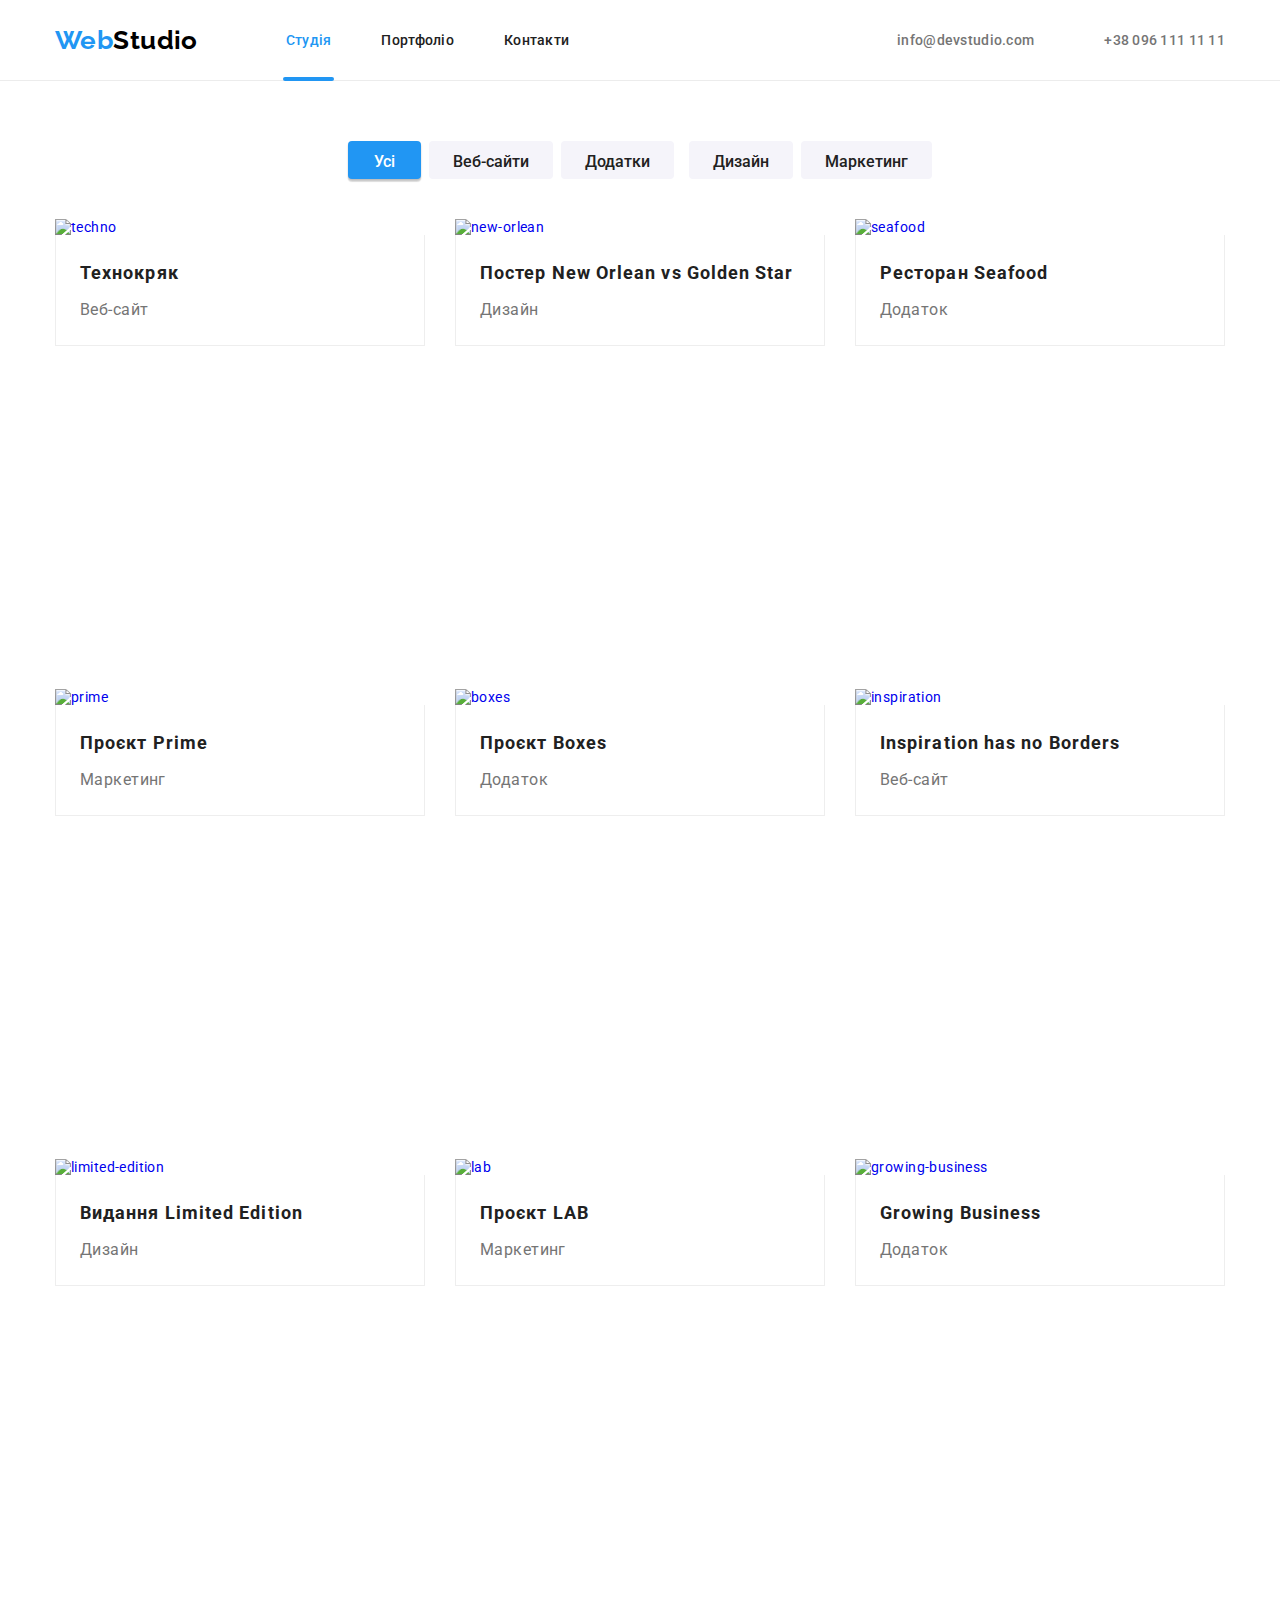
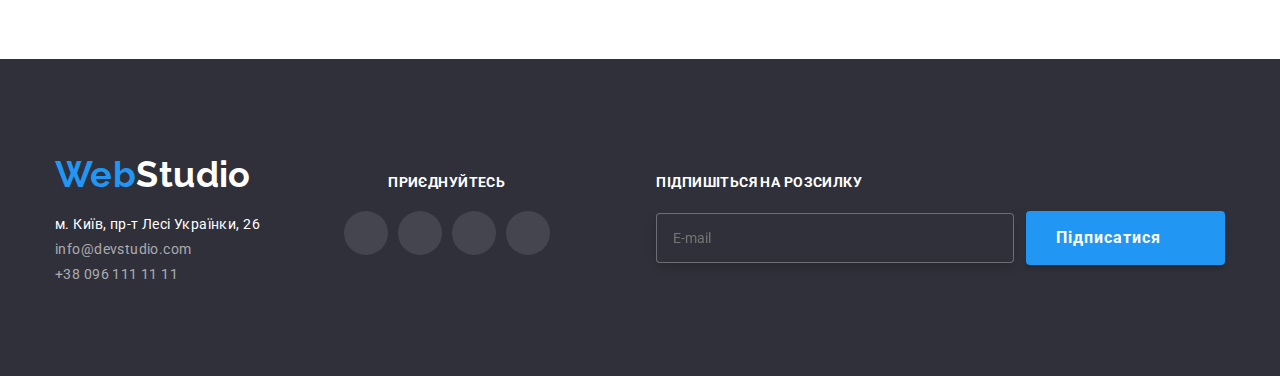
==== portfolio.html @ f1ea3534 "changed modal" ====
<!DOCTYPE html>
<html lang="uk">

<head>
    <meta charset="UTF-8">
    <meta http-equiv="X-UA-Compatible" content="IE=edge">
    <meta name="viewport" content="width=device-width, initial-scale=1.0">
    <title>homework_8</title>
    <link rel="preconnect" href="https://fonts.googleapis.com">
    <link rel="preconnect" href="https://fonts.gstatic.com" crossorigin>
    <link href="https://fonts.googleapis.com/css2?family=Raleway:wght@700&family=Roboto:wght@400;500;700&display=swap"
        rel="stylesheet">
    <link rel="stylesheet"
        href="https://cdnjs.cloudflare.com/ajax/libs/modern-normalize/1.1.0/modern-normalize.min.css">
    <link rel="stylesheet" href="./css/main.min.css">
</head>

<body>
    <!-- Шапка -->
    <header class="header">
        <div class="container container-header">
            <nav class="container-nav">
                <a href="./index.html" class="header-logo">
                    <span class="web">Web</span>Studio
                </a>
                <!-- Модалка телефон -->
                <button class="menu-toggle link js-open-menu" type="button" aria-label="Перемикач мобільного меню"
                    aria-expanded="false">
                    <svg width="40px" height="40px">
                        <use class="icon-menu" href="./images/icons.svg#icon-menu"></use>
                    </svg>
                </button>
                <div class="menu-container js-menu-container">
                    <button class="menu-toggle link js-close-menu" type="button">
                        <svg width="40px" height="40px">
                            <use class="icon-cross" href="./images/icons.svg#icon-cross"></use>
                        </svg>
                    </button>
                    <ul class="mobile-menu">
                        <li class="list"> <a href="./index.html" class="link ">Студія</a> </li>
                        <li class="list"> <a href="./portfolio.html" class="link current">Портфоліо</a> </li>
                        <li class="list"> <a href="#" class="link">Контакти</a> </li>
                    </ul>
                    <div>
                        <ul class="mobile-contacts">
                            <li class="list"><a href="tel:+380961111111" class="tel"> +38 096 111 11 11 </a></li>
                            <li class="list"><a href="mailto:info@devstudio.com" class="mail">info@devstudio.com</a>
                            </li>
                        </ul>
                        <ul class="mobile-social">
                            <li class="list">
                                <a href="#" class="link" target="_blank"
                                    rel="noopener nofollow noreferrer">Instagram</a>
                            </li>
                            <li class="list">
                                <a href="#" class="link" target="_blank" rel="noopener nofollow noreferrer">Twitter</a>
                            </li>
                            <li class="list">
                                <a href="#" class="link" target="_blank" rel="noopener nofollow noreferrer">Facebook</a>
                            </li>
                            <li class="list">
                                <a href="#" class="link" target="_blank" rel="noopener nofollow noreferrer">LinkedIn</a>
                            </li>
                        </ul>
                    </div>
                </div>
                <ul class="site-nav">
                    <li class="list"> <a href="./index.html" class="link current">Студія</a> </li>
                    <li class="list"> <a href="./portfolio.html" class="link">Портфоліо</a> </li>
                    <li class="list"> <a href="#" class="link">Контакти</a> </li>
                </ul>
            </nav>
            <ul class="auth-nav">
                <li class="list">
                    <a href="mailto:info@devstudio.com" class="auth-nav mail">
                        <svg class="icons" viewBox="0 0 43 32" width="16px">
                            <use href="./images/icons.svg#icon-mail"></use>
                        </svg>
                        info@devstudio.com</a>
                </li>
                <li class="list">
                    <a href="tel:+380961111111" class="auth-nav tel">
                        <svg class="icons" viewBox="0 0 20 32" width="10px">
                            <use href="./images/icons.svg#icon-tel"></use>
                        </svg>+38 096 111 11 11</a>
                </li>
            </ul>
        </div>

    </header>

    <main>
        <!-- Buttons -->
        <section class="portfolio-section">
            <div class="container">
                <h1 class="visually-hidden">Кнопки</h1>
                <div class="filter-btn">
                    <ul class="button-list">
                        <li class="list"><button type="button" class=" btn current">Усі</button></li>
                        <li class="list"><button type="button" class=" btn">Веб-сайти</button></li>
                        <li class="list"><button type="button" class=" btn">Додатки</button></li>
                    </ul>
                    <ul class="button-list">
                        <li class="list"><button type="button" class=" btn">Дизайн</button></li>
                        <li class="list"><button type="button" class=" btn">Маркетинг</button></li>
                    </ul>
                </div>
                <!-- Works  -->
                <ul class="works-list">
                    <li class="list">
                        <a href="#" class="works-link">
                            <div class="works-description">
                                <picture>
                                    <source srcset="
                                ./images/portfolio/desctop-img/techno-1x.jpg 1x,
                                ./images/portfolio/desctop-img/techno-2x.jpg 2x
                                " media="(min-width: 1200px)">
                                    <source srcset="
                                ./images/portfolio/tablet-img/techno-1x.jpg 1x,
                                ./images/portfolio/tablet-img/techno-2x.jpg 2x
                                " media="(min-width: 768px)">
                                    <source srcset="
                                ./images/portfolio/mobile-img/techno-1x.jpg 1x,
                                ./images/portfolio/mobile-img/techno-2x.jpg 2x
                                " media="(max-width: 767px)">
                                    <img src="./images/portfolio/desctop-img/techno-1x.jpg" alt="techno" width="370">
                                </picture>
                                <p class="title-decsription">
                                    Ресурс пропонує комплексні пропозиції з різним рівнем функціоналу та сервісів. Все
                                    це дозволить відвідувачу отримати
                                    вичерпні відомості про компанію чи приватну особу.
                                </p>
                            </div>
                            <div class="container-works">
                                <h3 class="title">Технокряк</h3>
                                <p class="text">Веб-сайт</p>
                            </div>
                        </a>
                    </li>
                    <li class="list">
                        <a href="#" class="works-link">
                            <div class="works-description">
                                <picture>
                                    <source srcset="
                                ./images/portfolio/desctop-img/new-orlean-1x.jpg 1x,
                                ./images/portfolio/desctop-img/new-orlean-2x.jpg 2x
                                " media="(min-width: 1200px)">
                                    <source srcset="
                                ./images/portfolio/tablet-img/new-orlean-1x.jpg 1x,
                                ./images/portfolio/tablet-img/new-orlean-2x.jpg 2x
                                " media="(min-width: 768px)">
                                    <source srcset="
                                ./images/portfolio/mobile-img/new-orlean-1x.jpg 1x,
                                ./images/portfolio/mobile-img/new-orlean-2x.jpg 2x
                                " media="(max-width: 767px)">
                                    <img src="./images/portfolio/desctop-img/new-orlean-1x.jpg" alt="new-orlean"
                                        width="370">
                                </picture>
                                <p class="title-decsription">
                                    Ресурс пропонує комплексні пропозиції з різним рівнем функціоналу та сервісів. Все
                                    це дозволить відвідувачу отримати
                                    вичерпні відомості про компанію чи приватну особу.
                                </p>
                            </div>
                            <div class="container-works">
                                <h3 class="title">Постер New Orlean vs Golden Star</h3>
                                <p class="text">Дизайн</p>
                            </div>
                        </a>
                    </li>
                    <li class="list">
                        <a href="#" class="works-link">
                            <div class="works-description">
                                <picture>
                                    <source srcset="
                                ./images/portfolio/desctop-img/seafood-1x.jpg 1x,
                                ./images/portfolio/desctop-img/seafood-2x.jpg 2x
                                " media="(min-width: 1200px)">
                                    <source srcset="
                                ./images/portfolio/tablet-img/seafood-1x.jpg 1x,
                                ./images/portfolio/tablet-img/seafood-2x.jpg 2x
                                " media="(min-width: 768px)">
                                    <source srcset="
                                ./images/portfolio/mobile-img/seafood-1x.jpg 1x,
                                ./images/portfolio/mobile-img/seafood-2x.jpg 2x
                                " media="(max-width: 767px)">
                                    <img src="./images/portfolio/desctop-img/seafood-1x.jpg" alt="seafood" width="370">
                                </picture>
                                <p class="title-decsription">
                                    Ресурс пропонує комплексні пропозиції з різним рівнем функціоналу та сервісів. Все
                                    це дозволить відвідувачу отримати
                                    вичерпні відомості про компанію чи приватну особу.
                                </p>
                            </div>
                            <div class="container-works">
                                <h3 class="title">Ресторан Seafood</h3>
                                <p class="text">Додаток</p>
                            </div>
                        </a>
                    </li>
                    <li class="list">
                        <a href="#" class="works-link">
                            <div class="works-description">
                                <picture>
                                    <source srcset="
                                ./images/portfolio/desctop-img/prime-1x.jpg 1x,
                                ./images/portfolio/desctop-img/prime-2x.jpg 2x
                                " media="(min-width: 1200px)">
                                    <source srcset="
                                ./images/portfolio/tablet-img/prime-1x.jpg 1x,
                                ./images/portfolio/tablet-img/prime-2x.jpg 2x
                                " media="(min-width: 768px)">
                                    <source srcset="
                                ./images/portfolio/mobile-img/prime-1x.jpg 1x,
                                ./images/portfolio/mobile-img/prime-2x.jpg 2x
                                " media="(max-width: 767px)">
                                    <img src="./images/portfolio/desctop-img/prime-1x.jpg" alt="prime" width="370">
                                </picture>
                                <p class="title-decsription">
                                    Ресурс пропонує комплексні пропозиції з різним рівнем функціоналу та сервісів. Все
                                    це дозволить відвідувачу отримати
                                    вичерпні відомості про компанію чи приватну особу.
                                </p>
                            </div>
                            <div class="container-works">
                                <h3 class="title">Проєкт Prime</h3>
                                <p class="text">Маркетинг</p>
                            </div>
                        </a>
                    </li>
                    <li class="list">
                        <a href="#" class="works-link">
                            <div class="works-description">
                                <picture>
                                    <source srcset="
                                        ./images/portfolio/desctop-img/boxes-1x.jpg 1x,
                                        ./images/portfolio/desctop-img/boxes-2x.jpg 2x
                                        " media="(min-width: 1200px)">
                                    <source srcset="
                                        ./images/portfolio/tablet-img/boxes-1x.jpg 1x,
                                        ./images/portfolio/tablet-img/boxes-2x.jpg 2x
                                        " media="(min-width: 768px)">
                                    <source srcset="
                                        ./images/portfolio/mobile-img/boxes-1x.jpg 1x,
                                        ./images/portfolio/mobile-img/boxes-2x.jpg 2x
                                        " media="(max-width: 767px)">
                                    <img src="./images/portfolio/desctop-img/boxes-1x.jpg" alt="boxes" width="370">
                                </picture>
                                <p class="title-decsription">
                                    Ресурс пропонує комплексні пропозиції з різним рівнем функціоналу та сервісів. Все
                                    це дозволить відвідувачу отримати
                                    вичерпні відомості про компанію чи приватну особу.
                                </p>
                            </div>
                            <div class="container-works">
                                <h3 class="title">Проєкт Boxes</h3>
                                <p class="text">Додаток</p>
                            </div>
                        </a>
                    </li>
                    <li class="list">
                        <a href="#" class="works-link">
                            <div class="works-description">
                                <picture>
                                    <source srcset="
                                ./images/portfolio/desctop-img/inspiration-1x.jpg 1x,
                                ./images/portfolio/desctop-img/inspiration-2x.jpg 2x
                                " media="(min-width: 1200px)">
                                    <source srcset="
                                ./images/portfolio/tablet-img/inspiration-1x.jpg 1x,
                                ./images/portfolio/tablet-img/inspiration-2x.jpg 2x
                                " media="(min-width: 768px)">
                                    <source srcset="
                                ./images/portfolio/mobile-img/inspiration-1x.jpg 1x,
                                ./images/portfolio/mobile-img/inspiration-2x.jpg 2x
                                " media="(max-width: 767px)">
                                    <img src="./images/portfolio/desctop-img/inspiration-1x.jpg" alt="inspiration"
                                        width="370">
                                </picture>
                                <p class="title-decsription">
                                    Ресурс пропонує комплексні пропозиції з різним рівнем функціоналу та сервісів. Все
                                    це дозволить відвідувачу отримати
                                    вичерпні відомості про компанію чи приватну особу.
                                </p>
                            </div>
                            <div class="container-works">
                                <h3 class="title">Inspiration has no Borders</h3>
                                <p class="text">Веб-сайт</p>
                            </div>
                        </a>
                    </li>
                    <li class="list">
                        <a href="#" class="works-link">
                            <div class="works-description">
                                <picture>
                                    <source srcset="
                            ./images/portfolio/desctop-img/limited-edition-1x.jpg 1x,
                            ./images/portfolio/desctop-img/limited-edition-2x.jpg 2x
                            " media="(min-width: 1200px)">
                                    <source srcset="
                            ./images/portfolio/tablet-img/limited-edition-1x.jpg 1x,
                            ./images/portfolio/tablet-img/limited-edition-2x.jpg 2x
                            " media="(min-width: 768px)">
                                    <source srcset="
                            ./images/portfolio/mobile-img/limited-edition-1x.jpg 1x,
                            ./images/portfolio/mobile-img/limited-edition-2x.jpg 2x
                            " media="(max-width: 767px)">
                                    <img src="./images/portfolio/desctop-img/limited-edition-1x.jpg"
                                        alt="limited-edition" width="370">
                                </picture>
                                <p class="title-decsription">
                                    Ресурс пропонує комплексні пропозиції з різним рівнем функціоналу та сервісів. Все
                                    це дозволить відвідувачу отримати
                                    вичерпні відомості про компанію чи приватну особу.
                                </p>
                            </div>
                            <div class="container-works">
                                <h3 class="title">Видання Limited Edition</h3>
                                <p class="text">Дизайн</p>
                            </div>
                        </a>
                    </li>
                    <li class="list">
                        <a href="#" class="works-link">
                            <div class="works-description">
                                <picture>
                                    <source srcset="
                            ./images/portfolio/desctop-img/lab-1x.jpg 1x,
                            ./images/portfolio/desctop-img/lab-2x.jpg 2x
                            " media="(min-width: 1200px)">
                                    <source srcset="
                            ./images/portfolio/tablet-img/lab-1x.jpg 1x,
                            ./images/portfolio/tablet-img/lab-2x.jpg 2x
                            " media="(min-width: 768px)">
                                    <source srcset="
                            ./images/portfolio/mobile-img/lab-1x.jpg 1x,
                            ./images/portfolio/mobile-img/lab-2x.jpg 2x
                            " media="(max-width: 767px)">
                                    <img src="./images/portfolio/desctop-img/lab-1x.jpg" alt="lab" width="370">
                                </picture>
                                <p class="title-decsription">
                                    Ресурс пропонує комплексні пропозиції з різним рівнем функціоналу та сервісів. Все
                                    це дозволить відвідувачу отримати
                                    вичерпні відомості про компанію чи приватну особу.
                                </p>
                            </div>
                            <div class="container-works">
                                <h3 class="title">Проєкт LAB</h3>
                                <p class="text">Маркетинг</p>
                            </div>
                        </a>
                    </li>
                    <li class="list">
                        <a href="#" class="works-link">
                            <div class="works-description">
                                <picture>
                                    <source srcset="
                                ./images/portfolio/desctop-img/growing-business-1x.jpg 1x,
                                ./images/portfolio/desctop-img/growing-business-2x.jpg 2x
                                " media="(min-width: 1200px)">
                                    <source srcset="
                                ./images/portfolio/tablet-img/growing-business-1x.jpg 1x,
                                ./images/portfolio/tablet-img/growing-business-2x.jpg 2x
                                " media="(min-width: 768px)">
                                    <source srcset="
                                ./images/portfolio/mobile-img/growing-business-1x.jpg 1x,
                                ./images/portfolio/mobile-img/growing-business-2x.jpg 2x
                                " media="(max-width: 767px)">
                                    <img src="./images/portfolio/desctop-img/growing-business-1x.jpg"
                                        alt="growing-business" width="370">
                                </picture>
                                <p class="title-decsription">
                                    Ресурс пропонує комплексні пропозиції з різним рівнем функціоналу та сервісів. Все
                                    це дозволить відвідувачу отримати
                                    вичерпні відомості про компанію чи приватну особу.
                                </p>
                            </div>
                            <div class="container-works">
                                <h3 class="title">Growing Business</h3>
                                <p class="text">Додаток</p>
                            </div>
                        </a>
                    </li>
                </ul>
            </div>
        </section>

    </main>
    <!-- Footer -->
    <footer class="footer">
        <div class=" container container-footer">
            <div class="footer-information">
                <a href="./index.html" class="footer-logo">
                    <span class="web">Web</span>Studio
                </a>
                <address class="adress">
                    <ul class="adress-list">
                        <li class="list">
                            <a href="https://goo.gl/maps/2U97hAVYC5ksaToUA" class="street" target="_blank"
                                rel="noopener nofollow noreferrer">м. Київ, пр-т Лесі Українки, 26</a>
                        </li>
                        <li class="list"> <a class="mail" href="mailto:info@devstudio.com">info@devstudio.com</a> </li>
                        <li class="list"> <a class="tel" href="tel:+380961111111">+38 096 111 11 11</a> </li>
                    </ul>
                </address>
            </div>
            <div class="footer-icons">
                <strong class="title">приєднуйтесь</strong>
                <ul class="footer-social">
                    <li class="social-links">
                        <a class="items-links" href="#">
                            <svg class="icons" viewBox="0 0 32 32" width="20px">
                                <use href="./images/icons.svg#icon-instagram"></use>
                            </svg>
                        </a>
                    </li>
                    <li class="social-links">
                        <a class="items-links" href="#">
                            <svg class="icons" viewBox="0 0 32 32" width="20px">
                                <use href="./images/icons.svg#icon-twitter"></use>
                            </svg>
                        </a>
                    </li>
                    <li class="social-links">
                        <a class="items-links" href="#">
                            <svg class="icons" viewBox="0 0 32 32" width="20px">
                                <use href="./images/icons.svg#icon-facebook"></use>
                            </svg>
                        </a>
                    </li>
                    <li class="social-links">
                        <a class="items-links" href="#">
                            <svg class="icons" viewBox="0 0 32 32" width="20px">
                                <use href="./images/icons.svg#icon-linkedin"></use>
                            </svg>
                        </a>
                    </li>
                </ul>
            </div>
            <div class="footer-mailing">
                <label for="email" class="title">Підпишіться на розсилку</label>
                <div class="footer-subscribe">
                    <input type="email" name="mail" id="email" placeholder="E-mail">
                    <button type="submit" class="subscribe-btn">
                        Підписатися
                        <svg viewBox="0 0 32 32" width="24px" height="24px">
                            <use href="./images/icons.svg#icon-telegram"></use>
                        </svg>
                    </button>
                </div>
            </div>
        </div>
    </footer>
    <script src="./js/modal.js"></script>
</body>

</html>
---- css/main.min.css ----
:root{--primary-text-color: #212121;--secondary-text-color: #757575;--accent-color: #2196F3;--secondary-accent-color: #188CE8;--primary-white-color: #FFFFFF;--secondary-white-color: #F5F4FA;--third-white-color: #F5F5F5;--black-color: #000000;--secondary-bg-color: #2F303A;--transparent-color: rgb(255, 255, 255, 0.6);--transparent-color-footer-icons: rgba(255, 255, 255, 0.1);--fill-color-items: #AFB1B8;--bg-color-hero: #C4C4C4;--bg-color-desription-portfolio: rgba(33, 150, 243, 0.9);--bg-modal-window: rgba(0, 0, 0, 0.2)}body{font-family:"Roboto",sans-serif;color:var(--primary-text-color);background-color:var(--primary-white-color);font-size:14px;letter-spacing:.03em}h1,h2,h3,h4,h5,h6,ul,p{margin:0;padding:0}ul{list-style:none}img{min-width:100%;display:block}.container{margin-left:auto;margin-right:auto;padding-left:15px;padding-right:15px}@media screen and (min-width: 480px){.container{width:480px}}@media screen and (min-width: 768px){.container{width:768px}}@media screen and (min-width: 1200px){.container{width:1200px}}.visually-hidden{position:absolute;white-space:nowrap;width:1px;height:1px;overflow:hidden;border:0;padding:0;clip:rect(0 0 0 0);-webkit-clip-path:inset(50%);clip-path:inset(50%);margin:-1px}.header{border-bottom:1px solid #ececec}.container-header{display:-webkit-box;display:-ms-flexbox;display:flex;-webkit-box-align:center;-ms-flex-align:center;align-items:center}.container-header .container-nav{display:-webkit-box;display:-ms-flexbox;display:flex;-webkit-box-align:center;-ms-flex-align:center;align-items:center}@media screen and (min-width: 480px){.container-header .container-nav{display:-webkit-box;display:-ms-flexbox;display:flex;-webkit-box-align:center;-ms-flex-align:center;align-items:center}}@media screen and (min-width: 480px){.container-header .container-nav{width:480px;-webkit-box-pack:justify;-ms-flex-pack:justify;justify-content:space-between}}.header-logo{font-family:"Raleway",sans-serif;font-size:24px;line-height:1.17;font-weight:700;text-decoration:none;color:var(--black-color);margin-top:16px;margin-bottom:16px}@media screen and (min-width: 1200px){.header-logo{font-size:26px;line-height:1.19;margin-top:24px;margin-bottom:24px}}.web{color:var(--accent-color)}.site-nav{display:none}@media screen and (min-width: 768px){.site-nav{margin-left:88px;display:-webkit-box;display:-ms-flexbox;display:flex}}.site-nav .list:not(:last-child){margin-right:50px}.site-nav .current:hover,.site-nav .current:focus{color:var(--accent-color)}.site-nav .link{padding-top:32px;padding-bottom:32px;display:block;font-family:"Roboto",sans-serif;color:var(--primary-text-color);text-decoration:none;font-weight:500;line-height:1.15;letter-spacing:.02em;-webkit-transition:color 250ms cubic-bezier(0.4, 0, 0.2, 1);transition:color 250ms cubic-bezier(0.4, 0, 0.2, 1)}.site-nav .current{position:relative;color:var(--accent-color)}.site-nav .current::after{content:"";position:absolute;bottom:-1px;display:block;width:calc(100% + 6px);left:-3px;height:4px;background-color:var(--accent-color);border-radius:2px}.site-nav .link:hover,.site-nav .link:focus{color:var(--accent-color)}.auth-nav{display:none;margin-left:auto;font-weight:500;line-height:1.15;letter-spacing:.02em;color:var(--secondary-text-color);text-decoration:none;-webkit-transition:color 250ms cubic-bezier(0.4, 0, 0.2, 1);transition:color 250ms cubic-bezier(0.4, 0, 0.2, 1)}@media screen and (min-width: 768px){.auth-nav{display:-webkit-box;display:-ms-flexbox;display:flex;-webkit-box-orient:vertical;-webkit-box-direction:normal;-ms-flex-direction:column;flex-direction:column;margin-left:auto}}@media screen and (min-width: 1200px){.auth-nav{display:-webkit-box;display:-ms-flexbox;display:flex;-webkit-box-orient:horizontal;-webkit-box-direction:normal;-ms-flex-direction:row;flex-direction:row;margin-left:auto}}.auth-nav .icons{margin-right:10px}@media screen and (min-width: 768px){.auth-nav .list:not(:first-child){margin-left:0;margin-top:10px}}@media screen and (min-width: 1200px){.auth-nav .list:not(:first-child){margin-left:50px;margin-top:0}}.auth-nav .mail{padding-top:32px;padding-bottom:32px;display:-webkit-box;display:-ms-flexbox;display:flex}@media screen and (min-width: 768px){.auth-nav .mail{padding-top:0;padding-bottom:0;-webkit-box-orient:horizontal;-webkit-box-direction:normal;-ms-flex-direction:row;flex-direction:row}}.auth-nav .mail .icons{fill:var(--secondary-text-color);-webkit-transition:fill 250ms cubic-bezier(0.4, 0, 0.2, 1);transition:fill 250ms cubic-bezier(0.4, 0, 0.2, 1)}.auth-nav .mail:hover svg,.auth-nav .mail:focus svg{fill:var(--accent-color)}.auth-nav .mail:hover,.auth-nav .mail:focus{color:var(--accent-color)}.auth-nav .tel{padding-top:32px;padding-bottom:32px;display:-webkit-box;display:-ms-flexbox;display:flex}@media screen and (min-width: 768px){.auth-nav .tel{padding-top:0;padding-bottom:0;-webkit-box-orient:horizontal;-webkit-box-direction:normal;-ms-flex-direction:row;flex-direction:row}}.auth-nav .tel .icons{fill:var(--secondary-text-color);-webkit-transition:fill 250ms cubic-bezier(0.4, 0, 0.2, 1);transition:fill 250ms cubic-bezier(0.4, 0, 0.2, 1)}.auth-nav .tel:hover svg,.auth-nav .tel:focus svg{fill:var(--accent-color)}.auth-nav .tel:hover,.auth-nav .tel:focus{color:var(--accent-color)}.container-footer{max-width:480px}@media screen and (min-width: 768px){.container-footer{max-width:768px;display:-webkit-box;display:-ms-flexbox;display:flex;-ms-flex-wrap:wrap;flex-wrap:wrap;-webkit-box-align:baseline;-ms-flex-align:baseline;align-items:baseline;-webkit-box-pack:center;-ms-flex-pack:center;justify-content:center}}@media screen and (min-width: 1200px){.container-footer{max-width:1200px;-webkit-box-align:baseline;-ms-flex-align:baseline;align-items:baseline;-webkit-box-pack:justify;-ms-flex-pack:justify;justify-content:space-between}}.footer{padding-top:60px;padding-bottom:60px;background-color:var(--secondary-bg-color)}@media screen and (min-width: 1200px){.footer{padding-top:94px;padding-bottom:94px}}.footer .footer-information{text-align:center}@media screen and (min-width: 768px){.footer .footer-information{margin-bottom:60px}}@media screen and (min-width: 1200px){.footer .footer-information{margin-left:0;text-align:left;margin-bottom:0}}.footer-logo{margin-bottom:20px;display:block;font-family:"Raleway",sans-serif;font-weight:700;text-decoration:none;color:var(--primary-white-color);text-align:center;font-size:24px;line-height:1.17}@media screen and (min-width: 1200px){.footer-logo{text-align:left;font-size:36px;line-height:1.18}}.adress{font-style:inherit;text-decoration:none}.adress-list .list:not(:last-child){margin-bottom:9px}.adress-list .street{color:var(--primary-white-color);text-decoration:none;-webkit-transition:color 250ms cubic-bezier(0.4, 0, 0.2, 1);transition:color 250ms cubic-bezier(0.4, 0, 0.2, 1)}.adress-list .street:hover,.adress-list .street:focus{color:var(--accent-color)}.adress-list .mail{color:var(--transparent-color);text-decoration:none;-webkit-transition:color 250ms cubic-bezier(0.4, 0, 0.2, 1);transition:color 250ms cubic-bezier(0.4, 0, 0.2, 1)}.adress-list .mail:hover,.adress-list .mail:focus{color:var(--accent-color)}.adress-list .tel{color:var(--transparent-color);text-decoration:none;-webkit-transition:color 250ms cubic-bezier(0.4, 0, 0.2, 1);transition:color 250ms cubic-bezier(0.4, 0, 0.2, 1)}.adress-list .tel:hover,.adress-list .tel:focus{color:var(--accent-color)}.footer-icons{margin-top:60px;margin-bottom:60px;text-align:center}@media screen and (min-width: 768px){.footer-icons{margin-top:0;margin-bottom:0;margin-left:165px}}@media screen and (min-width: 1200px){.footer-icons{margin-top:0;margin-bottom:0;margin-left:70px}}.footer-icons .title{font-weight:700;font-size:14px;line-height:1.14;text-transform:uppercase;color:var(--primary-white-color)}.footer-social{display:-webkit-box;display:-ms-flexbox;display:flex;margin-top:20px;-webkit-box-pack:center;-ms-flex-pack:center;justify-content:center;gap:10px}.footer-social .icons{fill:var(--primary-white-color)}.footer-social .items-links{width:44px;height:44px;display:-webkit-box;display:-ms-flexbox;display:flex;-webkit-box-align:center;-ms-flex-align:center;align-items:center;-webkit-box-pack:center;-ms-flex-pack:center;justify-content:center;border-radius:50%}.footer-social .items-links,.footer-social .items-links{background-color:var(--transparent-color-footer-icons);-webkit-transition:background-color 250ms cubic-bezier(0.4, 0, 0.2, 1);transition:background-color 250ms cubic-bezier(0.4, 0, 0.2, 1)}.footer-social .items-links:hover,.footer-social .items-links:focus{background-color:var(--accent-color)}.footer-mailing{text-align:center}@media screen and (min-width: 1200px){.footer-mailing{text-align:left;margin-left:93px}}.footer-mailing .title{font-weight:700;font-size:14px;line-height:1.14;letter-spacing:.03em;text-transform:uppercase;color:var(--primary-white-color)}.footer-subscribe{margin-top:20px;display:-webkit-box;display:-ms-flexbox;display:flex;-webkit-box-align:center;-ms-flex-align:center;align-items:center;-webkit-box-orient:vertical;-webkit-box-direction:normal;-ms-flex-direction:column;flex-direction:column}@media screen and (min-width: 1200px){.footer-subscribe{-webkit-box-orient:horizontal;-webkit-box-direction:normal;-ms-flex-direction:row;flex-direction:row}}.footer-subscribe input{height:50px;width:210px;padding:15px 16px;outline:none;margin-bottom:20px;color:var(--primary-white-color);background-color:var(--secondary-bg-color);border:1px solid rgba(255,255,255,.3);border-radius:4px;-webkit-filter:drop-shadow(0px 4px 4px rgba(0, 0, 0, 0.15));filter:drop-shadow(0px 4px 4px rgba(0, 0, 0, 0.15))}@media screen and (min-width: 480px){.footer-subscribe input{width:450px}}@media screen and (min-width: 1200px){.footer-subscribe input{width:358px;margin-bottom:0}}.subscribe-btn{display:-webkit-box;display:-ms-flexbox;display:flex;-webkit-box-align:center;-ms-flex-align:center;align-items:center;font-family:inherit;background-color:var(--accent-color);color:var(--primary-white-color);font-weight:700;font-size:16px;line-height:1.88;letter-spacing:.06em;padding:10px 31px;cursor:pointer;border-color:rgba(0,0,0,0);-webkit-box-shadow:0px 4px 4px rgba(0,0,0,.15);box-shadow:0px 4px 4px rgba(0,0,0,.15);border-radius:4px;-webkit-transition:color 250ms cubic-bezier(0.4, 0, 0.2, 1),background-color 250ms cubic-bezier(0.4, 0, 0.2, 1);transition:color 250ms cubic-bezier(0.4, 0, 0.2, 1),background-color 250ms cubic-bezier(0.4, 0, 0.2, 1)}@media screen and (min-width: 1200px){.subscribe-btn{padding:10px 28px;margin-left:12px}}.subscribe-btn:hover,.subscribe-btn:focus{background-color:var(--secondary-accent-color);color:var(--third-white-color)}.subscribe-btn svg{margin-left:10px}.backdrop{position:fixed;top:0;left:0;width:100%;height:100%;background-color:var(--bg-modal-window);-webkit-transform:scale(1);transform:scale(1);-webkit-transition-duration:500ms;transition-duration:500ms}.backdrop.is-hidden{opacity:0;pointer-events:none}.backdrop .icons{display:block;fill:var(--black-color);width:11px;height:11px;-webkit-transition:fill 250ms cubic-bezier(0.4, 0, 0.2, 1);transition:fill 250ms cubic-bezier(0.4, 0, 0.2, 1)}.modal{position:absolute;top:50%;left:50%;padding:40px;-webkit-transform:translate(-50%, -50%);transform:translate(-50%, -50%);width:450px;background-color:var(--primary-white-color);-webkit-box-shadow:0px 1px 3px rgba(0,0,0,.12),0px 1px 1px rgba(0,0,0,.14),0px 2px 1px rgba(0,0,0,.2);box-shadow:0px 1px 3px rgba(0,0,0,.12),0px 1px 1px rgba(0,0,0,.14),0px 2px 1px rgba(0,0,0,.2);border-radius:4px}@media screen and (min-width: 1200px){.modal{width:528px}}.modal .title{font-weight:700;font-size:20px;line-height:1.5;text-align:center;margin-bottom:12px}@media screen and (min-width: 1200px){.modal{line-height:1.15}}.button-close{position:absolute;top:8px;right:8px;cursor:pointer;border-radius:50%;padding:6px;background-color:var(--primary-white-color);border:1px solid rgba(0,0,0,.1);-webkit-transition:background-color 250ms cubic-bezier(0.4, 0, 0.2, 1);transition:background-color 250ms cubic-bezier(0.4, 0, 0.2, 1)}.button-close:hover svg,.button-close:focus svg{fill:var(--accent-color)}.no-scroll{overflow:hidden}.form-field{display:-webkit-box;display:-ms-flexbox;display:flex;-webkit-box-orient:vertical;-webkit-box-direction:normal;-ms-flex-direction:column;flex-direction:column;margin-bottom:10px}.form-field label{font-size:12px;line-height:1.17;margin-bottom:4px;letter-spacing:.01em;color:var(--secondary-text-color)}.form-field input{border:1px solid rgba(33,33,33,.2);border-radius:4px;width:100%;padding:12px 12px 12px 42px;outline:none;-webkit-transition:border 250ms cubic-bezier(0.4, 0, 0.2, 1);transition:border 250ms cubic-bezier(0.4, 0, 0.2, 1)}.form-field input:hover,.form-field input:focus{border:1px solid var(--accent-color);cursor:pointer}.form-field input:hover+svg,.form-field input:focus+svg{fill:var(--accent-color)}.form-input{position:relative}.form-input svg{position:absolute;top:50%;left:15px;-webkit-transform:translateY(-50%);transform:translateY(-50%)}.form-area{resize:none;outline:none;height:120px;padding:12px 16px;border:1px solid rgba(33,33,33,.2);border-radius:4px;cursor:pointer;-webkit-transition:border 250ms cubic-bezier(0.4, 0, 0.2, 1);transition:border 250ms cubic-bezier(0.4, 0, 0.2, 1)}.form-area:hover,.form-area:focus{border:1px solid var(--accent-color)}.accept{margin-top:20px;margin-bottom:30px}.label-accept{display:-webkit-box;display:-ms-flexbox;display:flex;-webkit-box-align:center;-ms-flex-align:center;align-items:center;-webkit-box-pack:center;-ms-flex-pack:center;justify-content:center}.label-accept a{font-size:12px;line-height:1.66;color:#2196f3}@media screen and (min-width: 1200px){.label-accept a{font-size:14px;line-height:2}}.checkbox{-webkit-appearance:none;-moz-appearance:none;appearance:none;position:absolute}.checkbox:checked+.icon{border-color:var(--accent-color);background-color:var(--accent-color);background-image:url("../images/check.svg");background-size:contain;background-origin:border-box}.icon{display:inline-block;width:16px;height:15px;margin-right:7px;border:2px solid var(--primary-text-color);border-radius:2px}.mailing{font-size:12px;line-height:1.66;color:#757575}@media screen and (min-width: 1200px){.mailing{font-size:14px;line-height:2}}.send-btn{position:relative;left:50%;-webkit-transform:translateX(-50%);transform:translateX(-50%);border-color:rgba(0,0,0,0);-webkit-box-shadow:0px 4px 4px rgba(0,0,0,.15);box-shadow:0px 4px 4px rgba(0,0,0,.15);border-radius:4px;padding:8px 52px;color:var(--primary-white-color);font-family:inherit;background-color:var(--accent-color);font-weight:700;font-size:16px;line-height:1.88;letter-spacing:.06em;cursor:pointer;-webkit-transition:color 250ms cubic-bezier(0.4, 0, 0.2, 1),background-color 250ms cubic-bezier(0.4, 0, 0.2, 1);transition:color 250ms cubic-bezier(0.4, 0, 0.2, 1),background-color 250ms cubic-bezier(0.4, 0, 0.2, 1)}.send-btn:hover,.send-btn:focus{background-color:var(--secondary-accent-color);color:var(--third-white-color)}.section-hero{display:block;-webkit-box-pack:center;-ms-flex-pack:center;justify-content:center;text-align:center;margin-left:auto;margin-right:auto;padding-top:118px;padding-bottom:118px;max-height:400px;max-width:480px;background-repeat:no-repeat;background-size:cover;background-position:center;-webkit-box-flex:1;-ms-flex-positive:1;flex-grow:1;background-color:var(--bg-color-hero);background-image:-webkit-gradient(linear, left top, left bottom, from(rgba(47, 48, 58, 0.4)), to(rgba(47, 48, 58, 0.4))),url(../images/studio/mobile-img/bg-img-1x.jpg);background-image:linear-gradient(rgba(47, 48, 58, 0.4), rgba(47, 48, 58, 0.4)),url(../images/studio/mobile-img/bg-img-1x.jpg)}@media(min-device-pixel-ratio: 2),(-webkit-min-device-pixel-ratio: 2),(min-resolution: 192dpi),(min-resolution: 2dppx){.section-hero{background-image:-webkit-gradient(linear, left top, left bottom, from(rgba(47, 48, 58, 0.4)), to(rgba(47, 48, 58, 0.4))),url(../images/studio/mobile-img/bg-img-2x.jpg);background-image:linear-gradient(rgba(47, 48, 58, 0.4), rgba(47, 48, 58, 0.4)),url(../images/studio/mobile-img/bg-img-2x.jpg)}}@media screen and (min-width: 481px){.section-hero{max-width:768px;background-image:-webkit-gradient(linear, left top, left bottom, from(rgba(47, 48, 58, 0.4)), to(rgba(47, 48, 58, 0.4))),url(../images/studio/tablet-img/bg-img-1x.jpg);background-image:linear-gradient(rgba(47, 48, 58, 0.4), rgba(47, 48, 58, 0.4)),url(../images/studio/tablet-img/bg-img-1x.jpg)}}@media(min-device-pixel-ratio: 2),(-webkit-min-device-pixel-ratio: 2),(min-resolution: 192dpi),(min-resolution: 2dppx){.section-hero{background-image:-webkit-gradient(linear, left top, left bottom, from(rgba(47, 48, 58, 0.4)), to(rgba(47, 48, 58, 0.4))),url(../images/studio/tablet-img/bg-img-2x.jpg);background-image:linear-gradient(rgba(47, 48, 58, 0.4), rgba(47, 48, 58, 0.4)),url(../images/studio/tablet-img/bg-img-2x.jpg)}}@media screen and (min-width: 769px){.section-hero{max-width:1199px;background-image:-webkit-gradient(linear, left top, left bottom, from(rgba(47, 48, 58, 0.4)), to(rgba(47, 48, 58, 0.4))),url(../images/studio/desctop-img/bg-img-1x.jpg);background-image:linear-gradient(rgba(47, 48, 58, 0.4), rgba(47, 48, 58, 0.4)),url(../images/studio/desctop-img/bg-img-1x.jpg)}}@media(min-device-pixel-ratio: 2),(-webkit-min-device-pixel-ratio: 2),(min-resolution: 192dpi),(min-resolution: 2dppx){.section-hero{background-image:-webkit-gradient(linear, left top, left bottom, from(rgba(47, 48, 58, 0.4)), to(rgba(47, 48, 58, 0.4))),url(../images/studio/desctop-img/bg-img-2x.jpg);background-image:linear-gradient(rgba(47, 48, 58, 0.4), rgba(47, 48, 58, 0.4)),url(../images/studio/desctop-img/bg-img-2x.jpg)}}@media screen and (min-width: 1200px){.section-hero{padding-top:200px;padding-bottom:200px;max-width:1600px;max-height:600px}}.section-hero .hero-title{color:var(--primary-white-color);font-weight:900;letter-spacing:.06em;text-transform:uppercase;max-width:480px;margin:0 auto 30px;font-size:26px;line-height:1.62}@media screen and (min-width: 1200px){.section-hero .hero-title{max-width:700px;margin:0 auto 30px;font-size:44px;line-height:1.36}}.section-hero .hero-btn{border-color:rgba(0,0,0,0);border-radius:4px;color:var(--primary-white-color);background-color:var(--accent-color);font-weight:700;font-size:16px;line-height:1.88;letter-spacing:.06em;cursor:pointer;-webkit-transition:color 250ms cubic-bezier(0.4, 0, 0.2, 1),background-color 250ms cubic-bezier(0.4, 0, 0.2, 1);transition:color 250ms cubic-bezier(0.4, 0, 0.2, 1),background-color 250ms cubic-bezier(0.4, 0, 0.2, 1);max-width:480px;padding:10px 22px}.section-hero .hero-btn:hover,.section-hero .hero-btn:focus{background-color:var(--secondary-accent-color);color:var(--third-white-color)}.container-hero{margin-left:auto;margin-right:auto;text-align:center;max-width:480px}@media screen and (min-width: 1200px){.container-hero{max-width:700px}}.values__section{padding-top:60px;padding-bottom:60px;display:-webkit-box;display:-ms-flexbox;display:flex;-webkit-box-pack:center;-ms-flex-pack:center;justify-content:center;-ms-flex-wrap:wrap;flex-wrap:wrap;gap:30px}@media screen and (min-width: 1200px){.values__section{padding-top:94px;padding-bottom:94px}}.container-values{display:-webkit-box;display:-ms-flexbox;display:flex;-webkit-box-align:center;-ms-flex-align:center;align-items:center}.values__list{display:-webkit-box;display:-ms-flexbox;display:flex;-ms-flex-wrap:wrap;flex-wrap:wrap;gap:30px}.values__list .list{max-width:450px}@media screen and (min-width: 768px){.values__list .list{max-width:354px}}@media screen and (min-width: 1200px){.values__list .list{max-width:270px}}.values__list .values__icons{display:-webkit-box;display:-ms-flexbox;display:flex;height:120px;background-color:var(--secondary-white-color);margin-bottom:30px;border-radius:4px;-webkit-box-pack:center;-ms-flex-pack:center;justify-content:center;-webkit-box-align:center;-ms-flex-align:center;align-items:center}.values__list .values__title{margin-bottom:10px;font-weight:700;font-size:14px;line-height:1.15;text-align:center}@media screen and (min-width: 768px){.values__list .values__title{text-align:left}}.values__list .values__text{line-height:1.71;color:var(--secondary-text-color)}.work__section{padding-top:47px;padding-bottom:94px;display:none}.work__section .work__title{margin-bottom:50px;font-weight:700;font-size:36px;line-height:1.17}.container-work{text-align:center;margin:0 auto}.work__list{display:-webkit-box;display:-ms-flexbox;display:flex}.work__list .work__item{display:-webkit-box;display:-ms-flexbox;display:flex;position:relative}.work__list .work__item:not(:last-child){margin-right:30px}.work__description{position:absolute;bottom:0;width:370px;height:70px;display:-webkit-box;display:-ms-flexbox;display:flex;-webkit-box-align:center;-ms-flex-align:center;align-items:center;-webkit-box-pack:center;-ms-flex-pack:center;justify-content:center;background:rgba(47,48,58,.8)}.work__description .work__description--title{font-weight:700;font-size:14px;line-height:1.14;text-transform:uppercase;color:var(--primary-white-color)}.team__section{background-color:var(--secondary-white-color);padding-top:60px;padding-bottom:60px}@media screen and (min-width: 1200px){.team__section{padding-top:94px;padding-bottom:94px}}.team__section .team__title{font-size:28px;line-height:1.18;margin-bottom:30px;text-align:center}@media screen and (min-width: 1200px){.team__section .team__title{font-weight:700;font-size:36px;line-height:1.17;margin-bottom:50px}}@media screen and (min-width: 480px){.team__section .container-team{width:480px}}@media screen and (min-width: 768px){.team__section .container-team{width:768px}}@media screen and (min-width: 1200px){.team__section .container-team{width:1200px}}.team__list{display:-webkit-box;display:-ms-flexbox;display:flex;-ms-flex-wrap:wrap;flex-wrap:wrap;gap:30px;-webkit-box-pack:center;-ms-flex-pack:center;justify-content:center}.team__list .team__description{width:450px;text-align:center;-webkit-box-shadow:0px 1px 3px rgba(0,0,0,.12),0px 1px 1px rgba(0,0,0,.14),0px 2px 1px rgba(0,0,0,.2);box-shadow:0px 1px 3px rgba(0,0,0,.12),0px 1px 1px rgba(0,0,0,.14),0px 2px 1px rgba(0,0,0,.2);border-radius:0px 0px 4px 4px;background-color:var(--primary-white-color)}@media screen and (min-width: 768px){.team__list .team__description{width:354px}}@media screen and (min-width: 1200px){.team__list .team__description{width:270px}}.team__list .team__member{margin-bottom:10px;font-weight:500;font-size:16px;line-height:1.19}.team__list .team__position{color:var(--secondary-text-color);font-size:16px;line-height:1.19;margin-bottom:16px}.team__item{padding-top:30px;padding-bottom:24px}.social__list{display:-webkit-box;display:-ms-flexbox;display:flex;-webkit-box-pack:center;-ms-flex-pack:center;justify-content:center;gap:10px}.social__list .social__link{width:44px;height:44px;display:-webkit-box;display:-ms-flexbox;display:flex;-webkit-box-align:center;-ms-flex-align:center;align-items:center;-webkit-box-pack:center;-ms-flex-pack:center;justify-content:center;border-radius:50%;background-color:var(--primary-white-color);-webkit-transition:background-color 250ms cubic-bezier(0.4, 0, 0.2, 1);transition:background-color 250ms cubic-bezier(0.4, 0, 0.2, 1)}.social__list .social__item .icons{fill:var(--fill-color-items);display:-webkit-box;display:-ms-flexbox;display:flex;-webkit-box-align:center;-ms-flex-align:center;align-items:center;-webkit-transition:fill 250ms cubic-bezier(0.4, 0, 0.2, 1);transition:fill 250ms cubic-bezier(0.4, 0, 0.2, 1)}.social__list .social__link:hover,.social__list .social__link:focus{background-color:var(--accent-color)}.social__list .social__link:hover svg,.social__list .social__link:focus svg{fill:var(--primary-white-color)}.clients__section{padding-top:60px;padding-bottom:60px}@media screen and (min-width: 1200px){.clients__section{padding-top:94px;padding-bottom:94px}}.clients__section .clients__title{margin-bottom:30px;font-weight:700;font-size:28px;line-height:1.18;text-align:center}@media screen and (min-width: 1200px){.clients__section .clients__title{font-weight:700;font-size:36px;line-height:1.17;margin-bottom:50px}}@media screen and (min-width: 480px){.container-clietns{width:480px}}@media screen and (min-width: 768px){.container-clietns{width:768px}}@media screen and (min-width: 1200px){.container-clietns{width:1200px}}.clients__list{display:-webkit-box;display:-ms-flexbox;display:flex;-ms-flex-wrap:wrap;flex-wrap:wrap;gap:30px;-webkit-box-pack:center;-ms-flex-pack:center;justify-content:center}.clients__list .clients__link{height:92px;display:-webkit-box;display:-ms-flexbox;display:flex;border:1px solid #afb1b8;border-radius:4px;-webkit-box-pack:center;-ms-flex-pack:center;justify-content:center;-webkit-transition:border 250ms cubic-bezier(0.4, 0, 0.2, 1);transition:border 250ms cubic-bezier(0.4, 0, 0.2, 1);width:210px}@media screen and (min-width: 768px){.clients__list .clients__link{width:226px}}@media screen and (min-width: 1200px){.clients__list .clients__link{width:170px}}.clients__list .icons{fill:var(--fill-color-items);-webkit-transition:fill 250ms cubic-bezier(0.4, 0, 0.2, 1);transition:fill 250ms cubic-bezier(0.4, 0, 0.2, 1)}.clients__list .clients__link:hover svg,.clients__list .clients__link:focus svg{fill:var(--accent-color)}.clients__list .clients__link:hover,.clients__list .clients__link:focus{border-color:var(--accent-color)}.menu-toggle{display:-webkit-inline-box;display:-ms-inline-flexbox;display:inline-flex;margin:0;padding:0;border:none;background-color:rgba(0,0,0,0);cursor:pointer}@media screen and (min-width: 768px){.menu-toggle{display:none}}.menu-toggle .icon-cross:hover,.menu-toggle .icon-cross:focus{fill:url(--accent-color)}.menu-container{position:fixed;top:0;left:0;z-index:3;display:-webkit-box;display:-ms-flexbox;display:flex;-webkit-box-orient:vertical;-webkit-box-direction:normal;-ms-flex-direction:column;flex-direction:column;-webkit-box-pack:justify;-ms-flex-pack:justify;justify-content:space-between;width:100vw;height:796px;padding:48px 40px;overflow-y:scroll;background-color:var(--primary-white-color);-webkit-transform:translateX(100%);transform:translateX(100%);-webkit-transition:-webkit-transform 250ms cubic-bezier(0.4, 0, 0.2, 1);transition:-webkit-transform 250ms cubic-bezier(0.4, 0, 0.2, 1);transition:transform 250ms cubic-bezier(0.4, 0, 0.2, 1);transition:transform 250ms cubic-bezier(0.4, 0, 0.2, 1), -webkit-transform 250ms cubic-bezier(0.4, 0, 0.2, 1)}.menu-container.is-open{-webkit-transform:translateY(0);transform:translateY(0)}.menu-container .menu-toggle{position:absolute;top:10px;right:15px}.mobile-menu .list:not(:last-child){margin-bottom:32px}.mobile-menu .link{font-family:"Roboto",sans-serif;font-weight:500;font-size:48px;line-height:.99;letter-spacing:.02em;color:var(--primary-text-color);text-decoration:none}.mobile-menu .current{color:var(--accent-color)}.mobile-contacts .list:not(:last-child){margin-bottom:32px}.mobile-contacts .tel{font-family:"Roboto",sans-serif;font-weight:500;font-size:34px;line-height:1.41;letter-spacing:.02em;text-decoration:none;color:var(--accent-color)}.mobile-contacts .mail{font-family:"Roboto",sans-serif;font-weight:500;font-size:24px;line-height:1.17;letter-spacing:.02em;text-decoration:none;color:var(--secondary-text-color)}.mobile-social{display:-webkit-box;display:-ms-flexbox;display:flex;margin-top:64px;-ms-flex-wrap:wrap;flex-wrap:wrap;gap:10px}.mobile-social .link{font-family:"Roboto",sans-serif;font-size:18px;line-height:1.22;letter-spacing:.02em;text-decoration:none;color:var(--accent-color)}.mobile-social .list:not(:last-child){padding-right:10px;border-right:1px solid rgba(33,33,33,.2)}.portfolio-section{padding-top:60px;padding-bottom:60px;margin:0 auto;background-color:var(--primary-white-color)}.filter-btn{margin:0 auto;display:-webkit-box;display:-ms-flexbox;display:flex;-ms-flex-wrap:wrap;flex-wrap:wrap;gap:15px;margin-bottom:40px}@media screen and (min-width: 768px){.filter-btn{-webkit-box-pack:center;-ms-flex-pack:center;justify-content:center}}.filter-btn .button-list{display:-webkit-box;display:-ms-flexbox;display:flex;-ms-flex-wrap:wrap;flex-wrap:wrap;gap:8px}.filter-btn .btn{border-color:rgba(0,0,0,0);display:inline-block;border-radius:4px;min-width:73px;height:38px;padding:6px 22px;color:var(--primary-text-color);background-color:var(--secondary-white-color);font-family:"Roboto",sans-serif;font-weight:500;font-size:16px;line-height:1.63;cursor:pointer;-webkit-transition:color 250ms cubic-bezier(0.4, 0, 0.2, 1),background-color 250ms cubic-bezier(0.4, 0, 0.2, 1),-webkit-box-shadow 250ms cubic-bezier(0.4, 0, 0.2, 1);transition:color 250ms cubic-bezier(0.4, 0, 0.2, 1),background-color 250ms cubic-bezier(0.4, 0, 0.2, 1),-webkit-box-shadow 250ms cubic-bezier(0.4, 0, 0.2, 1);transition:color 250ms cubic-bezier(0.4, 0, 0.2, 1),background-color 250ms cubic-bezier(0.4, 0, 0.2, 1),box-shadow 250ms cubic-bezier(0.4, 0, 0.2, 1);transition:color 250ms cubic-bezier(0.4, 0, 0.2, 1),background-color 250ms cubic-bezier(0.4, 0, 0.2, 1),box-shadow 250ms cubic-bezier(0.4, 0, 0.2, 1),-webkit-box-shadow 250ms cubic-bezier(0.4, 0, 0.2, 1)}.filter-btn .current{background-color:var(--accent-color);color:var(--primary-white-color);-webkit-box-shadow:0px 3px 1px rgba(0,0,0,.1),0px 1px 2px rgba(0,0,0,.08),0px 2px 2px rgba(0,0,0,.12);box-shadow:0px 3px 1px rgba(0,0,0,.1),0px 1px 2px rgba(0,0,0,.08),0px 2px 2px rgba(0,0,0,.12)}.filter-btn .btn:hover,.filter-btn .btn:focus{color:var(--primary-white-color);background-color:var(--accent-color);-webkit-box-shadow:0px 3px 1px rgba(0,0,0,.1),0px 1px 2px rgba(0,0,0,.08),0px 2px 2px rgba(0,0,0,.12);box-shadow:0px 3px 1px rgba(0,0,0,.1),0px 1px 2px rgba(0,0,0,.08),0px 2px 2px rgba(0,0,0,.12)}.works-list{display:-webkit-box;display:-ms-flexbox;display:flex;-ms-flex-wrap:wrap;flex-wrap:wrap;gap:30px}.works-list .list{width:450px}@media screen and (min-width: 768px){.works-list .list{width:354px;height:440px}}@media screen and (min-width: 1200px){.works-list .list{width:370px}}.works-list .works-link{display:block;text-decoration:none;-webkit-transition:-webkit-box-shadow 250ms cubic-bezier(0.4, 0, 0.2, 1);transition:-webkit-box-shadow 250ms cubic-bezier(0.4, 0, 0.2, 1);transition:box-shadow 250ms cubic-bezier(0.4, 0, 0.2, 1);transition:box-shadow 250ms cubic-bezier(0.4, 0, 0.2, 1), -webkit-box-shadow 250ms cubic-bezier(0.4, 0, 0.2, 1)}.works-list .works-link:hover,.works-list .works-link:focus{-webkit-box-shadow:0px 1px 1px rgba(0,0,0,.12),0px 4px 4px rgba(0,0,0,.06),1px 4px 6px rgba(0,0,0,.16);box-shadow:0px 1px 1px rgba(0,0,0,.12),0px 4px 4px rgba(0,0,0,.06),1px 4px 6px rgba(0,0,0,.16)}.works-list .title{margin-bottom:4px;color:var(--primary-text-color);font-weight:700;font-size:18px;line-height:2;letter-spacing:.06em}.works-list .text{color:var(--secondary-text-color);font-size:16px;line-height:1.88}.container-works{color:var(--primary-text-color);padding:20px 24px;border-left:1px solid #eee;border-right:1px solid #eee;border-bottom:1px solid #eee}.works-description{position:relative;overflow:hidden}.works-description .title-decsription{position:absolute;top:0;left:0;width:100%;height:100%;font-size:18px;line-height:1.55;padding:63px 24px;color:var(--primary-white-color);background-color:var(--bg-color-desription-portfolio);-webkit-transform:translateY(100%);transform:translateY(100%);-webkit-transition:-webkit-transform 250ms cubic-bezier(0.4, 0, 0.2, 1);transition:-webkit-transform 250ms cubic-bezier(0.4, 0, 0.2, 1);transition:transform 250ms cubic-bezier(0.4, 0, 0.2, 1);transition:transform 250ms cubic-bezier(0.4, 0, 0.2, 1), -webkit-transform 250ms cubic-bezier(0.4, 0, 0.2, 1)}.works-link:hover .title-decsription,.works-link:focus .title-decsription{-webkit-transform:translateY(0);transform:translateY(0)}/*# sourceMappingURL=main.min.css.map */
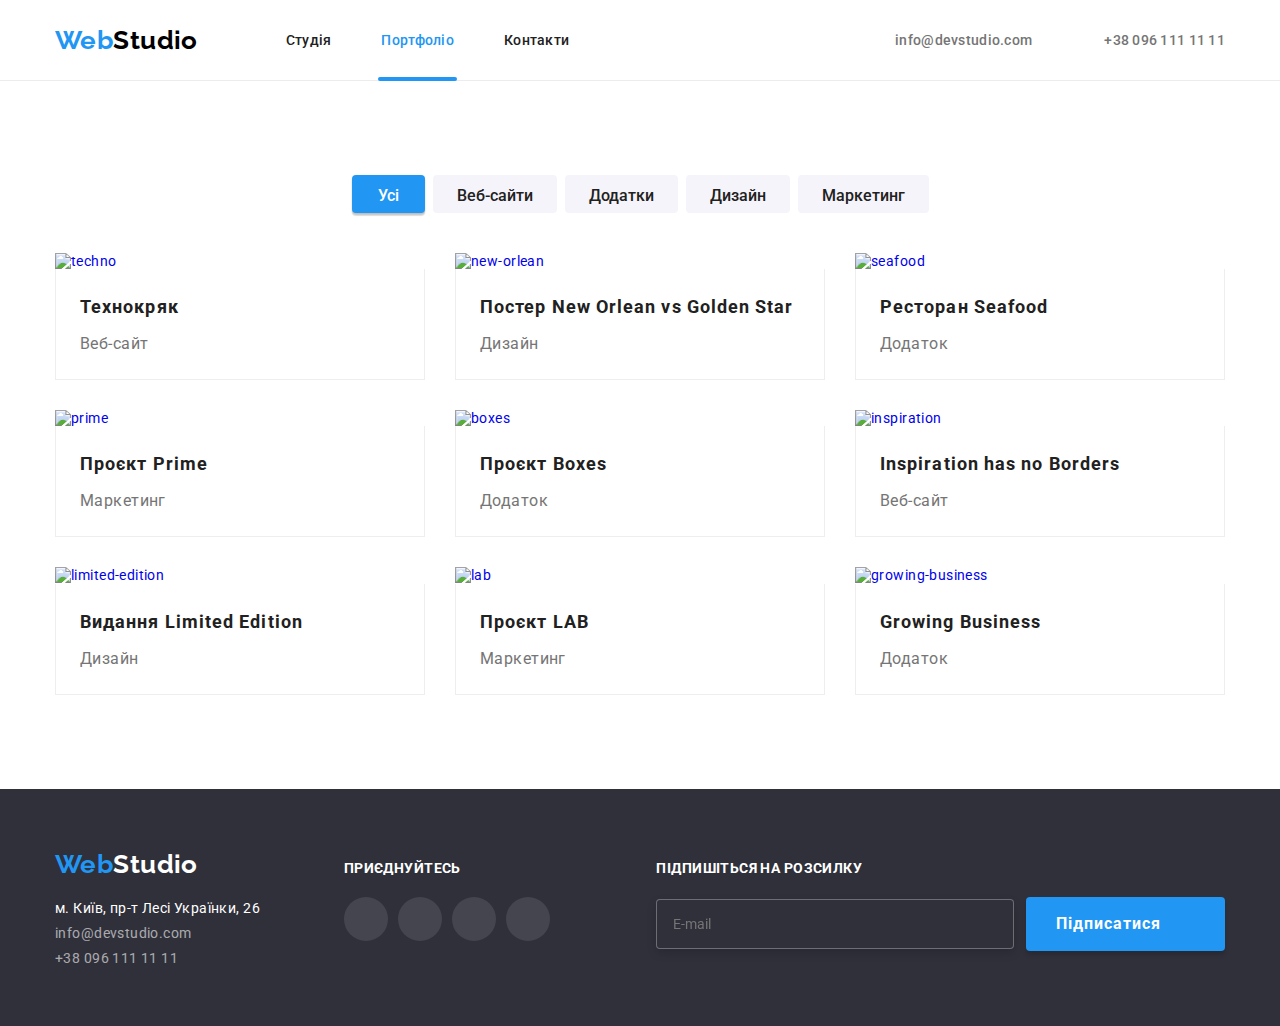
==== commit a14d983e: "mentor changed" ====
--- a/portfolio.html
+++ b/portfolio.html
@@ -65,8 +65,8 @@
                     </div>
                 </div>
                 <ul class="site-nav">
-                    <li class="list"> <a href="./index.html" class="link current">Студія</a> </li>
-                    <li class="list"> <a href="./portfolio.html" class="link">Портфоліо</a> </li>
+                    <li class="list"> <a href="./index.html" class="link">Студія</a> </li>
+                    <li class="list"> <a href="./portfolio.html" class="link current">Портфоліо</a> </li>
                     <li class="list"> <a href="#" class="link">Контакти</a> </li>
                 </ul>
             </nav>
@@ -99,8 +99,6 @@
                         <li class="list"><button type="button" class=" btn current">Усі</button></li>
                         <li class="list"><button type="button" class=" btn">Веб-сайти</button></li>
                         <li class="list"><button type="button" class=" btn">Додатки</button></li>
-                    </ul>
-                    <ul class="button-list">
                         <li class="list"><button type="button" class=" btn">Дизайн</button></li>
                         <li class="list"><button type="button" class=" btn">Маркетинг</button></li>
                     </ul>
--- a/css/main.min.css
+++ b/css/main.min.css
@@ -1 +1 @@
-:root{--primary-text-color: #212121;--secondary-text-color: #757575;--accent-color: #2196F3;--secondary-accent-color: #188CE8;--primary-white-color: #FFFFFF;--secondary-white-color: #F5F4FA;--third-white-color: #F5F5F5;--black-color: #000000;--secondary-bg-color: #2F303A;--transparent-color: rgb(255, 255, 255, 0.6);--transparent-color-footer-icons: rgba(255, 255, 255, 0.1);--fill-color-items: #AFB1B8;--bg-color-hero: #C4C4C4;--bg-color-desription-portfolio: rgba(33, 150, 243, 0.9);--bg-modal-window: rgba(0, 0, 0, 0.2)}body{font-family:"Roboto",sans-serif;color:var(--primary-text-color);background-color:var(--primary-white-color);font-size:14px;letter-spacing:.03em}h1,h2,h3,h4,h5,h6,ul,p{margin:0;padding:0}ul{list-style:none}img{min-width:100%;display:block}.container{margin-left:auto;margin-right:auto;padding-left:15px;padding-right:15px}@media screen and (min-width: 480px){.container{width:480px}}@media screen and (min-width: 768px){.container{width:768px}}@media screen and (min-width: 1200px){.container{width:1200px}}.visually-hidden{position:absolute;white-space:nowrap;width:1px;height:1px;overflow:hidden;border:0;padding:0;clip:rect(0 0 0 0);-webkit-clip-path:inset(50%);clip-path:inset(50%);margin:-1px}.header{border-bottom:1px solid #ececec}.container-header{display:-webkit-box;display:-ms-flexbox;display:flex;-webkit-box-align:center;-ms-flex-align:center;align-items:center}.container-header .container-nav{display:-webkit-box;display:-ms-flexbox;display:flex;-webkit-box-align:center;-ms-flex-align:center;align-items:center}@media screen and (min-width: 480px){.container-header .container-nav{display:-webkit-box;display:-ms-flexbox;display:flex;-webkit-box-align:center;-ms-flex-align:center;align-items:center}}@media screen and (min-width: 480px){.container-header .container-nav{width:480px;-webkit-box-pack:justify;-ms-flex-pack:justify;justify-content:space-between}}.header-logo{font-family:"Raleway",sans-serif;font-size:24px;line-height:1.17;font-weight:700;text-decoration:none;color:var(--black-color);margin-top:16px;margin-bottom:16px}@media screen and (min-width: 1200px){.header-logo{font-size:26px;line-height:1.19;margin-top:24px;margin-bottom:24px}}.web{color:var(--accent-color)}.site-nav{display:none}@media screen and (min-width: 768px){.site-nav{margin-left:88px;display:-webkit-box;display:-ms-flexbox;display:flex}}.site-nav .list:not(:last-child){margin-right:50px}.site-nav .current:hover,.site-nav .current:focus{color:var(--accent-color)}.site-nav .link{padding-top:32px;padding-bottom:32px;display:block;font-family:"Roboto",sans-serif;color:var(--primary-text-color);text-decoration:none;font-weight:500;line-height:1.15;letter-spacing:.02em;-webkit-transition:color 250ms cubic-bezier(0.4, 0, 0.2, 1);transition:color 250ms cubic-bezier(0.4, 0, 0.2, 1)}.site-nav .current{position:relative;color:var(--accent-color)}.site-nav .current::after{content:"";position:absolute;bottom:-1px;display:block;width:calc(100% + 6px);left:-3px;height:4px;background-color:var(--accent-color);border-radius:2px}.site-nav .link:hover,.site-nav .link:focus{color:var(--accent-color)}.auth-nav{display:none;margin-left:auto;font-weight:500;line-height:1.15;letter-spacing:.02em;color:var(--secondary-text-color);text-decoration:none;-webkit-transition:color 250ms cubic-bezier(0.4, 0, 0.2, 1);transition:color 250ms cubic-bezier(0.4, 0, 0.2, 1)}@media screen and (min-width: 768px){.auth-nav{display:-webkit-box;display:-ms-flexbox;display:flex;-webkit-box-orient:vertical;-webkit-box-direction:normal;-ms-flex-direction:column;flex-direction:column;margin-left:auto}}@media screen and (min-width: 1200px){.auth-nav{display:-webkit-box;display:-ms-flexbox;display:flex;-webkit-box-orient:horizontal;-webkit-box-direction:normal;-ms-flex-direction:row;flex-direction:row;margin-left:auto}}.auth-nav .icons{margin-right:10px}@media screen and (min-width: 768px){.auth-nav .list:not(:first-child){margin-left:0;margin-top:10px}}@media screen and (min-width: 1200px){.auth-nav .list:not(:first-child){margin-left:50px;margin-top:0}}.auth-nav .mail{padding-top:32px;padding-bottom:32px;display:-webkit-box;display:-ms-flexbox;display:flex}@media screen and (min-width: 768px){.auth-nav .mail{padding-top:0;padding-bottom:0;-webkit-box-orient:horizontal;-webkit-box-direction:normal;-ms-flex-direction:row;flex-direction:row}}.auth-nav .mail .icons{fill:var(--secondary-text-color);-webkit-transition:fill 250ms cubic-bezier(0.4, 0, 0.2, 1);transition:fill 250ms cubic-bezier(0.4, 0, 0.2, 1)}.auth-nav .mail:hover svg,.auth-nav .mail:focus svg{fill:var(--accent-color)}.auth-nav .mail:hover,.auth-nav .mail:focus{color:var(--accent-color)}.auth-nav .tel{padding-top:32px;padding-bottom:32px;display:-webkit-box;display:-ms-flexbox;display:flex}@media screen and (min-width: 768px){.auth-nav .tel{padding-top:0;padding-bottom:0;-webkit-box-orient:horizontal;-webkit-box-direction:normal;-ms-flex-direction:row;flex-direction:row}}.auth-nav .tel .icons{fill:var(--secondary-text-color);-webkit-transition:fill 250ms cubic-bezier(0.4, 0, 0.2, 1);transition:fill 250ms cubic-bezier(0.4, 0, 0.2, 1)}.auth-nav .tel:hover svg,.auth-nav .tel:focus svg{fill:var(--accent-color)}.auth-nav .tel:hover,.auth-nav .tel:focus{color:var(--accent-color)}.container-footer{max-width:480px}@media screen and (min-width: 768px){.container-footer{max-width:768px;display:-webkit-box;display:-ms-flexbox;display:flex;-ms-flex-wrap:wrap;flex-wrap:wrap;-webkit-box-align:baseline;-ms-flex-align:baseline;align-items:baseline;-webkit-box-pack:center;-ms-flex-pack:center;justify-content:center}}@media screen and (min-width: 1200px){.container-footer{max-width:1200px;-webkit-box-align:baseline;-ms-flex-align:baseline;align-items:baseline;-webkit-box-pack:justify;-ms-flex-pack:justify;justify-content:space-between}}.footer{padding-top:60px;padding-bottom:60px;background-color:var(--secondary-bg-color)}@media screen and (min-width: 1200px){.footer{padding-top:94px;padding-bottom:94px}}.footer .footer-information{text-align:center}@media screen and (min-width: 768px){.footer .footer-information{margin-bottom:60px}}@media screen and (min-width: 1200px){.footer .footer-information{margin-left:0;text-align:left;margin-bottom:0}}.footer-logo{margin-bottom:20px;display:block;font-family:"Raleway",sans-serif;font-weight:700;text-decoration:none;color:var(--primary-white-color);text-align:center;font-size:24px;line-height:1.17}@media screen and (min-width: 1200px){.footer-logo{text-align:left;font-size:36px;line-height:1.18}}.adress{font-style:inherit;text-decoration:none}.adress-list .list:not(:last-child){margin-bottom:9px}.adress-list .street{color:var(--primary-white-color);text-decoration:none;-webkit-transition:color 250ms cubic-bezier(0.4, 0, 0.2, 1);transition:color 250ms cubic-bezier(0.4, 0, 0.2, 1)}.adress-list .street:hover,.adress-list .street:focus{color:var(--accent-color)}.adress-list .mail{color:var(--transparent-color);text-decoration:none;-webkit-transition:color 250ms cubic-bezier(0.4, 0, 0.2, 1);transition:color 250ms cubic-bezier(0.4, 0, 0.2, 1)}.adress-list .mail:hover,.adress-list .mail:focus{color:var(--accent-color)}.adress-list .tel{color:var(--transparent-color);text-decoration:none;-webkit-transition:color 250ms cubic-bezier(0.4, 0, 0.2, 1);transition:color 250ms cubic-bezier(0.4, 0, 0.2, 1)}.adress-list .tel:hover,.adress-list .tel:focus{color:var(--accent-color)}.footer-icons{margin-top:60px;margin-bottom:60px;text-align:center}@media screen and (min-width: 768px){.footer-icons{margin-top:0;margin-bottom:0;margin-left:165px}}@media screen and (min-width: 1200px){.footer-icons{margin-top:0;margin-bottom:0;margin-left:70px}}.footer-icons .title{font-weight:700;font-size:14px;line-height:1.14;text-transform:uppercase;color:var(--primary-white-color)}.footer-social{display:-webkit-box;display:-ms-flexbox;display:flex;margin-top:20px;-webkit-box-pack:center;-ms-flex-pack:center;justify-content:center;gap:10px}.footer-social .icons{fill:var(--primary-white-color)}.footer-social .items-links{width:44px;height:44px;display:-webkit-box;display:-ms-flexbox;display:flex;-webkit-box-align:center;-ms-flex-align:center;align-items:center;-webkit-box-pack:center;-ms-flex-pack:center;justify-content:center;border-radius:50%}.footer-social .items-links,.footer-social .items-links{background-color:var(--transparent-color-footer-icons);-webkit-transition:background-color 250ms cubic-bezier(0.4, 0, 0.2, 1);transition:background-color 250ms cubic-bezier(0.4, 0, 0.2, 1)}.footer-social .items-links:hover,.footer-social .items-links:focus{background-color:var(--accent-color)}.footer-mailing{text-align:center}@media screen and (min-width: 1200px){.footer-mailing{text-align:left;margin-left:93px}}.footer-mailing .title{font-weight:700;font-size:14px;line-height:1.14;letter-spacing:.03em;text-transform:uppercase;color:var(--primary-white-color)}.footer-subscribe{margin-top:20px;display:-webkit-box;display:-ms-flexbox;display:flex;-webkit-box-align:center;-ms-flex-align:center;align-items:center;-webkit-box-orient:vertical;-webkit-box-direction:normal;-ms-flex-direction:column;flex-direction:column}@media screen and (min-width: 1200px){.footer-subscribe{-webkit-box-orient:horizontal;-webkit-box-direction:normal;-ms-flex-direction:row;flex-direction:row}}.footer-subscribe input{height:50px;width:210px;padding:15px 16px;outline:none;margin-bottom:20px;color:var(--primary-white-color);background-color:var(--secondary-bg-color);border:1px solid rgba(255,255,255,.3);border-radius:4px;-webkit-filter:drop-shadow(0px 4px 4px rgba(0, 0, 0, 0.15));filter:drop-shadow(0px 4px 4px rgba(0, 0, 0, 0.15))}@media screen and (min-width: 480px){.footer-subscribe input{width:450px}}@media screen and (min-width: 1200px){.footer-subscribe input{width:358px;margin-bottom:0}}.subscribe-btn{display:-webkit-box;display:-ms-flexbox;display:flex;-webkit-box-align:center;-ms-flex-align:center;align-items:center;font-family:inherit;background-color:var(--accent-color);color:var(--primary-white-color);font-weight:700;font-size:16px;line-height:1.88;letter-spacing:.06em;padding:10px 31px;cursor:pointer;border-color:rgba(0,0,0,0);-webkit-box-shadow:0px 4px 4px rgba(0,0,0,.15);box-shadow:0px 4px 4px rgba(0,0,0,.15);border-radius:4px;-webkit-transition:color 250ms cubic-bezier(0.4, 0, 0.2, 1),background-color 250ms cubic-bezier(0.4, 0, 0.2, 1);transition:color 250ms cubic-bezier(0.4, 0, 0.2, 1),background-color 250ms cubic-bezier(0.4, 0, 0.2, 1)}@media screen and (min-width: 1200px){.subscribe-btn{padding:10px 28px;margin-left:12px}}.subscribe-btn:hover,.subscribe-btn:focus{background-color:var(--secondary-accent-color);color:var(--third-white-color)}.subscribe-btn svg{margin-left:10px}.backdrop{position:fixed;top:0;left:0;width:100%;height:100%;background-color:var(--bg-modal-window);-webkit-transform:scale(1);transform:scale(1);-webkit-transition-duration:500ms;transition-duration:500ms}.backdrop.is-hidden{opacity:0;pointer-events:none}.backdrop .icons{display:block;fill:var(--black-color);width:11px;height:11px;-webkit-transition:fill 250ms cubic-bezier(0.4, 0, 0.2, 1);transition:fill 250ms cubic-bezier(0.4, 0, 0.2, 1)}.modal{position:absolute;top:50%;left:50%;padding:40px;-webkit-transform:translate(-50%, -50%);transform:translate(-50%, -50%);width:450px;background-color:var(--primary-white-color);-webkit-box-shadow:0px 1px 3px rgba(0,0,0,.12),0px 1px 1px rgba(0,0,0,.14),0px 2px 1px rgba(0,0,0,.2);box-shadow:0px 1px 3px rgba(0,0,0,.12),0px 1px 1px rgba(0,0,0,.14),0px 2px 1px rgba(0,0,0,.2);border-radius:4px}@media screen and (min-width: 1200px){.modal{width:528px}}.modal .title{font-weight:700;font-size:20px;line-height:1.5;text-align:center;margin-bottom:12px}@media screen and (min-width: 1200px){.modal{line-height:1.15}}.button-close{position:absolute;top:8px;right:8px;cursor:pointer;border-radius:50%;padding:6px;background-color:var(--primary-white-color);border:1px solid rgba(0,0,0,.1);-webkit-transition:background-color 250ms cubic-bezier(0.4, 0, 0.2, 1);transition:background-color 250ms cubic-bezier(0.4, 0, 0.2, 1)}.button-close:hover svg,.button-close:focus svg{fill:var(--accent-color)}.no-scroll{overflow:hidden}.form-field{display:-webkit-box;display:-ms-flexbox;display:flex;-webkit-box-orient:vertical;-webkit-box-direction:normal;-ms-flex-direction:column;flex-direction:column;margin-bottom:10px}.form-field label{font-size:12px;line-height:1.17;margin-bottom:4px;letter-spacing:.01em;color:var(--secondary-text-color)}.form-field input{border:1px solid rgba(33,33,33,.2);border-radius:4px;width:100%;padding:12px 12px 12px 42px;outline:none;-webkit-transition:border 250ms cubic-bezier(0.4, 0, 0.2, 1);transition:border 250ms cubic-bezier(0.4, 0, 0.2, 1)}.form-field input:hover,.form-field input:focus{border:1px solid var(--accent-color);cursor:pointer}.form-field input:hover+svg,.form-field input:focus+svg{fill:var(--accent-color)}.form-input{position:relative}.form-input svg{position:absolute;top:50%;left:15px;-webkit-transform:translateY(-50%);transform:translateY(-50%)}.form-area{resize:none;outline:none;height:120px;padding:12px 16px;border:1px solid rgba(33,33,33,.2);border-radius:4px;cursor:pointer;-webkit-transition:border 250ms cubic-bezier(0.4, 0, 0.2, 1);transition:border 250ms cubic-bezier(0.4, 0, 0.2, 1)}.form-area:hover,.form-area:focus{border:1px solid var(--accent-color)}.accept{margin-top:20px;margin-bottom:30px}.label-accept{display:-webkit-box;display:-ms-flexbox;display:flex;-webkit-box-align:center;-ms-flex-align:center;align-items:center;-webkit-box-pack:center;-ms-flex-pack:center;justify-content:center}.label-accept a{font-size:12px;line-height:1.66;color:#2196f3}@media screen and (min-width: 1200px){.label-accept a{font-size:14px;line-height:2}}.checkbox{-webkit-appearance:none;-moz-appearance:none;appearance:none;position:absolute}.checkbox:checked+.icon{border-color:var(--accent-color);background-color:var(--accent-color);background-image:url("../images/check.svg");background-size:contain;background-origin:border-box}.icon{display:inline-block;width:16px;height:15px;margin-right:7px;border:2px solid var(--primary-text-color);border-radius:2px}.mailing{font-size:12px;line-height:1.66;color:#757575}@media screen and (min-width: 1200px){.mailing{font-size:14px;line-height:2}}.send-btn{position:relative;left:50%;-webkit-transform:translateX(-50%);transform:translateX(-50%);border-color:rgba(0,0,0,0);-webkit-box-shadow:0px 4px 4px rgba(0,0,0,.15);box-shadow:0px 4px 4px rgba(0,0,0,.15);border-radius:4px;padding:8px 52px;color:var(--primary-white-color);font-family:inherit;background-color:var(--accent-color);font-weight:700;font-size:16px;line-height:1.88;letter-spacing:.06em;cursor:pointer;-webkit-transition:color 250ms cubic-bezier(0.4, 0, 0.2, 1),background-color 250ms cubic-bezier(0.4, 0, 0.2, 1);transition:color 250ms cubic-bezier(0.4, 0, 0.2, 1),background-color 250ms cubic-bezier(0.4, 0, 0.2, 1)}.send-btn:hover,.send-btn:focus{background-color:var(--secondary-accent-color);color:var(--third-white-color)}.section-hero{display:block;-webkit-box-pack:center;-ms-flex-pack:center;justify-content:center;text-align:center;margin-left:auto;margin-right:auto;padding-top:118px;padding-bottom:118px;max-height:400px;max-width:480px;background-repeat:no-repeat;background-size:cover;background-position:center;-webkit-box-flex:1;-ms-flex-positive:1;flex-grow:1;background-color:var(--bg-color-hero);background-image:-webkit-gradient(linear, left top, left bottom, from(rgba(47, 48, 58, 0.4)), to(rgba(47, 48, 58, 0.4))),url(../images/studio/mobile-img/bg-img-1x.jpg);background-image:linear-gradient(rgba(47, 48, 58, 0.4), rgba(47, 48, 58, 0.4)),url(../images/studio/mobile-img/bg-img-1x.jpg)}@media(min-device-pixel-ratio: 2),(-webkit-min-device-pixel-ratio: 2),(min-resolution: 192dpi),(min-resolution: 2dppx){.section-hero{background-image:-webkit-gradient(linear, left top, left bottom, from(rgba(47, 48, 58, 0.4)), to(rgba(47, 48, 58, 0.4))),url(../images/studio/mobile-img/bg-img-2x.jpg);background-image:linear-gradient(rgba(47, 48, 58, 0.4), rgba(47, 48, 58, 0.4)),url(../images/studio/mobile-img/bg-img-2x.jpg)}}@media screen and (min-width: 481px){.section-hero{max-width:768px;background-image:-webkit-gradient(linear, left top, left bottom, from(rgba(47, 48, 58, 0.4)), to(rgba(47, 48, 58, 0.4))),url(../images/studio/tablet-img/bg-img-1x.jpg);background-image:linear-gradient(rgba(47, 48, 58, 0.4), rgba(47, 48, 58, 0.4)),url(../images/studio/tablet-img/bg-img-1x.jpg)}}@media(min-device-pixel-ratio: 2),(-webkit-min-device-pixel-ratio: 2),(min-resolution: 192dpi),(min-resolution: 2dppx){.section-hero{background-image:-webkit-gradient(linear, left top, left bottom, from(rgba(47, 48, 58, 0.4)), to(rgba(47, 48, 58, 0.4))),url(../images/studio/tablet-img/bg-img-2x.jpg);background-image:linear-gradient(rgba(47, 48, 58, 0.4), rgba(47, 48, 58, 0.4)),url(../images/studio/tablet-img/bg-img-2x.jpg)}}@media screen and (min-width: 769px){.section-hero{max-width:1199px;background-image:-webkit-gradient(linear, left top, left bottom, from(rgba(47, 48, 58, 0.4)), to(rgba(47, 48, 58, 0.4))),url(../images/studio/desctop-img/bg-img-1x.jpg);background-image:linear-gradient(rgba(47, 48, 58, 0.4), rgba(47, 48, 58, 0.4)),url(../images/studio/desctop-img/bg-img-1x.jpg)}}@media(min-device-pixel-ratio: 2),(-webkit-min-device-pixel-ratio: 2),(min-resolution: 192dpi),(min-resolution: 2dppx){.section-hero{background-image:-webkit-gradient(linear, left top, left bottom, from(rgba(47, 48, 58, 0.4)), to(rgba(47, 48, 58, 0.4))),url(../images/studio/desctop-img/bg-img-2x.jpg);background-image:linear-gradient(rgba(47, 48, 58, 0.4), rgba(47, 48, 58, 0.4)),url(../images/studio/desctop-img/bg-img-2x.jpg)}}@media screen and (min-width: 1200px){.section-hero{padding-top:200px;padding-bottom:200px;max-width:1600px;max-height:600px}}.section-hero .hero-title{color:var(--primary-white-color);font-weight:900;letter-spacing:.06em;text-transform:uppercase;max-width:480px;margin:0 auto 30px;font-size:26px;line-height:1.62}@media screen and (min-width: 1200px){.section-hero .hero-title{max-width:700px;margin:0 auto 30px;font-size:44px;line-height:1.36}}.section-hero .hero-btn{border-color:rgba(0,0,0,0);border-radius:4px;color:var(--primary-white-color);background-color:var(--accent-color);font-weight:700;font-size:16px;line-height:1.88;letter-spacing:.06em;cursor:pointer;-webkit-transition:color 250ms cubic-bezier(0.4, 0, 0.2, 1),background-color 250ms cubic-bezier(0.4, 0, 0.2, 1);transition:color 250ms cubic-bezier(0.4, 0, 0.2, 1),background-color 250ms cubic-bezier(0.4, 0, 0.2, 1);max-width:480px;padding:10px 22px}.section-hero .hero-btn:hover,.section-hero .hero-btn:focus{background-color:var(--secondary-accent-color);color:var(--third-white-color)}.container-hero{margin-left:auto;margin-right:auto;text-align:center;max-width:480px}@media screen and (min-width: 1200px){.container-hero{max-width:700px}}.values__section{padding-top:60px;padding-bottom:60px;display:-webkit-box;display:-ms-flexbox;display:flex;-webkit-box-pack:center;-ms-flex-pack:center;justify-content:center;-ms-flex-wrap:wrap;flex-wrap:wrap;gap:30px}@media screen and (min-width: 1200px){.values__section{padding-top:94px;padding-bottom:94px}}.container-values{display:-webkit-box;display:-ms-flexbox;display:flex;-webkit-box-align:center;-ms-flex-align:center;align-items:center}.values__list{display:-webkit-box;display:-ms-flexbox;display:flex;-ms-flex-wrap:wrap;flex-wrap:wrap;gap:30px}.values__list .list{max-width:450px}@media screen and (min-width: 768px){.values__list .list{max-width:354px}}@media screen and (min-width: 1200px){.values__list .list{max-width:270px}}.values__list .values__icons{display:-webkit-box;display:-ms-flexbox;display:flex;height:120px;background-color:var(--secondary-white-color);margin-bottom:30px;border-radius:4px;-webkit-box-pack:center;-ms-flex-pack:center;justify-content:center;-webkit-box-align:center;-ms-flex-align:center;align-items:center}.values__list .values__title{margin-bottom:10px;font-weight:700;font-size:14px;line-height:1.15;text-align:center}@media screen and (min-width: 768px){.values__list .values__title{text-align:left}}.values__list .values__text{line-height:1.71;color:var(--secondary-text-color)}.work__section{padding-top:47px;padding-bottom:94px;display:none}.work__section .work__title{margin-bottom:50px;font-weight:700;font-size:36px;line-height:1.17}.container-work{text-align:center;margin:0 auto}.work__list{display:-webkit-box;display:-ms-flexbox;display:flex}.work__list .work__item{display:-webkit-box;display:-ms-flexbox;display:flex;position:relative}.work__list .work__item:not(:last-child){margin-right:30px}.work__description{position:absolute;bottom:0;width:370px;height:70px;display:-webkit-box;display:-ms-flexbox;display:flex;-webkit-box-align:center;-ms-flex-align:center;align-items:center;-webkit-box-pack:center;-ms-flex-pack:center;justify-content:center;background:rgba(47,48,58,.8)}.work__description .work__description--title{font-weight:700;font-size:14px;line-height:1.14;text-transform:uppercase;color:var(--primary-white-color)}.team__section{background-color:var(--secondary-white-color);padding-top:60px;padding-bottom:60px}@media screen and (min-width: 1200px){.team__section{padding-top:94px;padding-bottom:94px}}.team__section .team__title{font-size:28px;line-height:1.18;margin-bottom:30px;text-align:center}@media screen and (min-width: 1200px){.team__section .team__title{font-weight:700;font-size:36px;line-height:1.17;margin-bottom:50px}}@media screen and (min-width: 480px){.team__section .container-team{width:480px}}@media screen and (min-width: 768px){.team__section .container-team{width:768px}}@media screen and (min-width: 1200px){.team__section .container-team{width:1200px}}.team__list{display:-webkit-box;display:-ms-flexbox;display:flex;-ms-flex-wrap:wrap;flex-wrap:wrap;gap:30px;-webkit-box-pack:center;-ms-flex-pack:center;justify-content:center}.team__list .team__description{width:450px;text-align:center;-webkit-box-shadow:0px 1px 3px rgba(0,0,0,.12),0px 1px 1px rgba(0,0,0,.14),0px 2px 1px rgba(0,0,0,.2);box-shadow:0px 1px 3px rgba(0,0,0,.12),0px 1px 1px rgba(0,0,0,.14),0px 2px 1px rgba(0,0,0,.2);border-radius:0px 0px 4px 4px;background-color:var(--primary-white-color)}@media screen and (min-width: 768px){.team__list .team__description{width:354px}}@media screen and (min-width: 1200px){.team__list .team__description{width:270px}}.team__list .team__member{margin-bottom:10px;font-weight:500;font-size:16px;line-height:1.19}.team__list .team__position{color:var(--secondary-text-color);font-size:16px;line-height:1.19;margin-bottom:16px}.team__item{padding-top:30px;padding-bottom:24px}.social__list{display:-webkit-box;display:-ms-flexbox;display:flex;-webkit-box-pack:center;-ms-flex-pack:center;justify-content:center;gap:10px}.social__list .social__link{width:44px;height:44px;display:-webkit-box;display:-ms-flexbox;display:flex;-webkit-box-align:center;-ms-flex-align:center;align-items:center;-webkit-box-pack:center;-ms-flex-pack:center;justify-content:center;border-radius:50%;background-color:var(--primary-white-color);-webkit-transition:background-color 250ms cubic-bezier(0.4, 0, 0.2, 1);transition:background-color 250ms cubic-bezier(0.4, 0, 0.2, 1)}.social__list .social__item .icons{fill:var(--fill-color-items);display:-webkit-box;display:-ms-flexbox;display:flex;-webkit-box-align:center;-ms-flex-align:center;align-items:center;-webkit-transition:fill 250ms cubic-bezier(0.4, 0, 0.2, 1);transition:fill 250ms cubic-bezier(0.4, 0, 0.2, 1)}.social__list .social__link:hover,.social__list .social__link:focus{background-color:var(--accent-color)}.social__list .social__link:hover svg,.social__list .social__link:focus svg{fill:var(--primary-white-color)}.clients__section{padding-top:60px;padding-bottom:60px}@media screen and (min-width: 1200px){.clients__section{padding-top:94px;padding-bottom:94px}}.clients__section .clients__title{margin-bottom:30px;font-weight:700;font-size:28px;line-height:1.18;text-align:center}@media screen and (min-width: 1200px){.clients__section .clients__title{font-weight:700;font-size:36px;line-height:1.17;margin-bottom:50px}}@media screen and (min-width: 480px){.container-clietns{width:480px}}@media screen and (min-width: 768px){.container-clietns{width:768px}}@media screen and (min-width: 1200px){.container-clietns{width:1200px}}.clients__list{display:-webkit-box;display:-ms-flexbox;display:flex;-ms-flex-wrap:wrap;flex-wrap:wrap;gap:30px;-webkit-box-pack:center;-ms-flex-pack:center;justify-content:center}.clients__list .clients__link{height:92px;display:-webkit-box;display:-ms-flexbox;display:flex;border:1px solid #afb1b8;border-radius:4px;-webkit-box-pack:center;-ms-flex-pack:center;justify-content:center;-webkit-transition:border 250ms cubic-bezier(0.4, 0, 0.2, 1);transition:border 250ms cubic-bezier(0.4, 0, 0.2, 1);width:210px}@media screen and (min-width: 768px){.clients__list .clients__link{width:226px}}@media screen and (min-width: 1200px){.clients__list .clients__link{width:170px}}.clients__list .icons{fill:var(--fill-color-items);-webkit-transition:fill 250ms cubic-bezier(0.4, 0, 0.2, 1);transition:fill 250ms cubic-bezier(0.4, 0, 0.2, 1)}.clients__list .clients__link:hover svg,.clients__list .clients__link:focus svg{fill:var(--accent-color)}.clients__list .clients__link:hover,.clients__list .clients__link:focus{border-color:var(--accent-color)}.menu-toggle{display:-webkit-inline-box;display:-ms-inline-flexbox;display:inline-flex;margin:0;padding:0;border:none;background-color:rgba(0,0,0,0);cursor:pointer}@media screen and (min-width: 768px){.menu-toggle{display:none}}.menu-toggle .icon-cross:hover,.menu-toggle .icon-cross:focus{fill:url(--accent-color)}.menu-container{position:fixed;top:0;left:0;z-index:3;display:-webkit-box;display:-ms-flexbox;display:flex;-webkit-box-orient:vertical;-webkit-box-direction:normal;-ms-flex-direction:column;flex-direction:column;-webkit-box-pack:justify;-ms-flex-pack:justify;justify-content:space-between;width:100vw;height:796px;padding:48px 40px;overflow-y:scroll;background-color:var(--primary-white-color);-webkit-transform:translateX(100%);transform:translateX(100%);-webkit-transition:-webkit-transform 250ms cubic-bezier(0.4, 0, 0.2, 1);transition:-webkit-transform 250ms cubic-bezier(0.4, 0, 0.2, 1);transition:transform 250ms cubic-bezier(0.4, 0, 0.2, 1);transition:transform 250ms cubic-bezier(0.4, 0, 0.2, 1), -webkit-transform 250ms cubic-bezier(0.4, 0, 0.2, 1)}.menu-container.is-open{-webkit-transform:translateY(0);transform:translateY(0)}.menu-container .menu-toggle{position:absolute;top:10px;right:15px}.mobile-menu .list:not(:last-child){margin-bottom:32px}.mobile-menu .link{font-family:"Roboto",sans-serif;font-weight:500;font-size:48px;line-height:.99;letter-spacing:.02em;color:var(--primary-text-color);text-decoration:none}.mobile-menu .current{color:var(--accent-color)}.mobile-contacts .list:not(:last-child){margin-bottom:32px}.mobile-contacts .tel{font-family:"Roboto",sans-serif;font-weight:500;font-size:34px;line-height:1.41;letter-spacing:.02em;text-decoration:none;color:var(--accent-color)}.mobile-contacts .mail{font-family:"Roboto",sans-serif;font-weight:500;font-size:24px;line-height:1.17;letter-spacing:.02em;text-decoration:none;color:var(--secondary-text-color)}.mobile-social{display:-webkit-box;display:-ms-flexbox;display:flex;margin-top:64px;-ms-flex-wrap:wrap;flex-wrap:wrap;gap:10px}.mobile-social .link{font-family:"Roboto",sans-serif;font-size:18px;line-height:1.22;letter-spacing:.02em;text-decoration:none;color:var(--accent-color)}.mobile-social .list:not(:last-child){padding-right:10px;border-right:1px solid rgba(33,33,33,.2)}.portfolio-section{padding-top:60px;padding-bottom:60px;margin:0 auto;background-color:var(--primary-white-color)}.filter-btn{margin:0 auto;display:-webkit-box;display:-ms-flexbox;display:flex;-ms-flex-wrap:wrap;flex-wrap:wrap;gap:15px;margin-bottom:40px}@media screen and (min-width: 768px){.filter-btn{-webkit-box-pack:center;-ms-flex-pack:center;justify-content:center}}.filter-btn .button-list{display:-webkit-box;display:-ms-flexbox;display:flex;-ms-flex-wrap:wrap;flex-wrap:wrap;gap:8px}.filter-btn .btn{border-color:rgba(0,0,0,0);display:inline-block;border-radius:4px;min-width:73px;height:38px;padding:6px 22px;color:var(--primary-text-color);background-color:var(--secondary-white-color);font-family:"Roboto",sans-serif;font-weight:500;font-size:16px;line-height:1.63;cursor:pointer;-webkit-transition:color 250ms cubic-bezier(0.4, 0, 0.2, 1),background-color 250ms cubic-bezier(0.4, 0, 0.2, 1),-webkit-box-shadow 250ms cubic-bezier(0.4, 0, 0.2, 1);transition:color 250ms cubic-bezier(0.4, 0, 0.2, 1),background-color 250ms cubic-bezier(0.4, 0, 0.2, 1),-webkit-box-shadow 250ms cubic-bezier(0.4, 0, 0.2, 1);transition:color 250ms cubic-bezier(0.4, 0, 0.2, 1),background-color 250ms cubic-bezier(0.4, 0, 0.2, 1),box-shadow 250ms cubic-bezier(0.4, 0, 0.2, 1);transition:color 250ms cubic-bezier(0.4, 0, 0.2, 1),background-color 250ms cubic-bezier(0.4, 0, 0.2, 1),box-shadow 250ms cubic-bezier(0.4, 0, 0.2, 1),-webkit-box-shadow 250ms cubic-bezier(0.4, 0, 0.2, 1)}.filter-btn .current{background-color:var(--accent-color);color:var(--primary-white-color);-webkit-box-shadow:0px 3px 1px rgba(0,0,0,.1),0px 1px 2px rgba(0,0,0,.08),0px 2px 2px rgba(0,0,0,.12);box-shadow:0px 3px 1px rgba(0,0,0,.1),0px 1px 2px rgba(0,0,0,.08),0px 2px 2px rgba(0,0,0,.12)}.filter-btn .btn:hover,.filter-btn .btn:focus{color:var(--primary-white-color);background-color:var(--accent-color);-webkit-box-shadow:0px 3px 1px rgba(0,0,0,.1),0px 1px 2px rgba(0,0,0,.08),0px 2px 2px rgba(0,0,0,.12);box-shadow:0px 3px 1px rgba(0,0,0,.1),0px 1px 2px rgba(0,0,0,.08),0px 2px 2px rgba(0,0,0,.12)}.works-list{display:-webkit-box;display:-ms-flexbox;display:flex;-ms-flex-wrap:wrap;flex-wrap:wrap;gap:30px}.works-list .list{width:450px}@media screen and (min-width: 768px){.works-list .list{width:354px;height:440px}}@media screen and (min-width: 1200px){.works-list .list{width:370px}}.works-list .works-link{display:block;text-decoration:none;-webkit-transition:-webkit-box-shadow 250ms cubic-bezier(0.4, 0, 0.2, 1);transition:-webkit-box-shadow 250ms cubic-bezier(0.4, 0, 0.2, 1);transition:box-shadow 250ms cubic-bezier(0.4, 0, 0.2, 1);transition:box-shadow 250ms cubic-bezier(0.4, 0, 0.2, 1), -webkit-box-shadow 250ms cubic-bezier(0.4, 0, 0.2, 1)}.works-list .works-link:hover,.works-list .works-link:focus{-webkit-box-shadow:0px 1px 1px rgba(0,0,0,.12),0px 4px 4px rgba(0,0,0,.06),1px 4px 6px rgba(0,0,0,.16);box-shadow:0px 1px 1px rgba(0,0,0,.12),0px 4px 4px rgba(0,0,0,.06),1px 4px 6px rgba(0,0,0,.16)}.works-list .title{margin-bottom:4px;color:var(--primary-text-color);font-weight:700;font-size:18px;line-height:2;letter-spacing:.06em}.works-list .text{color:var(--secondary-text-color);font-size:16px;line-height:1.88}.container-works{color:var(--primary-text-color);padding:20px 24px;border-left:1px solid #eee;border-right:1px solid #eee;border-bottom:1px solid #eee}.works-description{position:relative;overflow:hidden}.works-description .title-decsription{position:absolute;top:0;left:0;width:100%;height:100%;font-size:18px;line-height:1.55;padding:63px 24px;color:var(--primary-white-color);background-color:var(--bg-color-desription-portfolio);-webkit-transform:translateY(100%);transform:translateY(100%);-webkit-transition:-webkit-transform 250ms cubic-bezier(0.4, 0, 0.2, 1);transition:-webkit-transform 250ms cubic-bezier(0.4, 0, 0.2, 1);transition:transform 250ms cubic-bezier(0.4, 0, 0.2, 1);transition:transform 250ms cubic-bezier(0.4, 0, 0.2, 1), -webkit-transform 250ms cubic-bezier(0.4, 0, 0.2, 1)}.works-link:hover .title-decsription,.works-link:focus .title-decsription{-webkit-transform:translateY(0);transform:translateY(0)}/*# sourceMappingURL=main.min.css.map */+:root{--primary-text-color: #212121;--secondary-text-color: #757575;--accent-color: #2196F3;--secondary-accent-color: #188CE8;--primary-white-color: #FFFFFF;--secondary-white-color: #F5F4FA;--third-white-color: #F5F5F5;--black-color: #000000;--secondary-bg-color: #2F303A;--transparent-color: rgb(255, 255, 255, 0.6);--transparent-color-footer-icons: rgba(255, 255, 255, 0.1);--fill-color-items: #AFB1B8;--bg-color-hero: #C4C4C4;--bg-color-desription-portfolio: rgba(33, 150, 243, 0.9);--bg-modal-window: rgba(0, 0, 0, 0.2)}body{font-family:"Roboto",sans-serif;color:var(--primary-text-color);background-color:var(--primary-white-color);font-size:14px;letter-spacing:.03em}h1,h2,h3,h4,h5,h6,ul,p{margin:0;padding:0}ul{list-style:none}img{min-width:100%;display:block}.container{margin-left:auto;margin-right:auto;padding-left:15px;padding-right:15px}@media screen and (min-width: 480px){.container{width:480px}}@media screen and (min-width: 768px){.container{width:768px}}@media screen and (min-width: 1200px){.container{width:1200px}}.visually-hidden{position:absolute;white-space:nowrap;width:1px;height:1px;overflow:hidden;border:0;padding:0;clip:rect(0 0 0 0);-webkit-clip-path:inset(50%);clip-path:inset(50%);margin:-1px}.header{border-bottom:1px solid #ececec}.container-header{display:block}@media screen and (min-width: 768px){.container-header{display:-webkit-box;display:-ms-flexbox;display:flex;-webkit-box-align:center;-ms-flex-align:center;align-items:center}}.container-header .container-nav{display:-webkit-box;display:-ms-flexbox;display:flex;-webkit-box-align:center;-ms-flex-align:center;align-items:center}@media screen and (min-width: 480px){.container-header .container-nav{display:-webkit-box;display:-ms-flexbox;display:flex;-webkit-box-align:center;-ms-flex-align:center;align-items:center;-webkit-box-pack:justify;-ms-flex-pack:justify;justify-content:space-between}}.header-logo{font-family:"Raleway",sans-serif;font-size:24px;line-height:1.17;font-weight:700;text-decoration:none;color:var(--black-color);padding-top:16px;padding-bottom:16px}@media screen and (min-width: 1200px){.header-logo{font-size:26px;line-height:1.19;padding-top:24px;padding-bottom:24px}}.web{color:var(--accent-color)}.site-nav{display:none}@media screen and (min-width: 768px){.site-nav{margin-left:88px;display:-webkit-box;display:-ms-flexbox;display:flex}}.site-nav .list:not(:last-child){margin-right:50px}.site-nav .current:hover,.site-nav .current:focus{color:var(--accent-color)}.site-nav .link{padding-top:32px;padding-bottom:32px;display:block;font-family:"Roboto",sans-serif;color:var(--primary-text-color);text-decoration:none;font-weight:500;line-height:1.15;letter-spacing:.02em;-webkit-transition:color 250ms cubic-bezier(0.4, 0, 0.2, 1);transition:color 250ms cubic-bezier(0.4, 0, 0.2, 1)}.site-nav .current{position:relative;color:var(--accent-color)}.site-nav .current::after{content:"";position:absolute;bottom:-1px;display:block;width:calc(100% + 6px);left:-3px;height:4px;background-color:var(--accent-color);border-radius:2px}.site-nav .link:hover,.site-nav .link:focus{color:var(--accent-color)}.auth-nav{display:none;margin-left:auto;font-weight:500;line-height:1.15;letter-spacing:.02em;color:var(--secondary-text-color);text-decoration:none;-webkit-transition:color 250ms cubic-bezier(0.4, 0, 0.2, 1);transition:color 250ms cubic-bezier(0.4, 0, 0.2, 1)}@media screen and (min-width: 768px){.auth-nav{display:-webkit-box;display:-ms-flexbox;display:flex;-webkit-box-orient:vertical;-webkit-box-direction:normal;-ms-flex-direction:column;flex-direction:column;margin-left:auto}}@media screen and (min-width: 1200px){.auth-nav{display:-webkit-box;display:-ms-flexbox;display:flex;-webkit-box-orient:horizontal;-webkit-box-direction:normal;-ms-flex-direction:row;flex-direction:row;margin-left:auto}}.auth-nav .icons{margin-right:10px}@media screen and (min-width: 768px){.auth-nav .list:not(:first-child){margin-left:0;margin-top:10px}}@media screen and (min-width: 1200px){.auth-nav .list:not(:first-child){margin-left:50px;margin-top:0}}.auth-nav .mail{-webkit-box-align:center;-ms-flex-align:center;align-items:center}@media screen and (min-width: 768px){.auth-nav .mail{display:-webkit-box;display:-ms-flexbox;display:flex;font-size:12px;padding-top:0;padding-bottom:0;-webkit-box-orient:horizontal;-webkit-box-direction:normal;-ms-flex-direction:row;flex-direction:row}}@media screen and (min-width: 1200px){.auth-nav .mail{font-size:14px;padding-top:32px;padding-bottom:32px;display:-webkit-box;display:-ms-flexbox;display:flex}}.auth-nav .mail .icons{fill:var(--secondary-text-color);-webkit-transition:fill 250ms cubic-bezier(0.4, 0, 0.2, 1);transition:fill 250ms cubic-bezier(0.4, 0, 0.2, 1)}@media screen and (min-width: 768px){.auth-nav .mail .icons{width:14px;height:10px}}@media screen and (min-width: 1200px){.auth-nav .mail .icons{width:16px;height:12px}}.auth-nav .mail:hover svg,.auth-nav .mail:focus svg{fill:var(--accent-color)}.auth-nav .mail:hover,.auth-nav .mail:focus{color:var(--accent-color)}@media screen and (min-width: 768px){.auth-nav .tel{font-size:12px;padding-top:0;padding-bottom:0;-webkit-box-orient:horizontal;-webkit-box-direction:normal;-ms-flex-direction:row;flex-direction:row}}@media screen and (min-width: 1200px){.auth-nav .tel{font-size:14px;padding-top:32px;padding-bottom:32px;display:-webkit-box;display:-ms-flexbox;display:flex}}.auth-nav .tel .icons{display:-webkit-box;display:-ms-flexbox;display:flex;-webkit-box-align:center;-ms-flex-align:center;align-items:center;fill:var(--secondary-text-color);-webkit-transition:fill 250ms cubic-bezier(0.4, 0, 0.2, 1);transition:fill 250ms cubic-bezier(0.4, 0, 0.2, 1)}@media screen and (min-width: 768px){.auth-nav .tel .icons{width:10px;height:14px}}@media screen and (min-width: 1200px){.auth-nav .tel .icons{width:12px;height:16px}}.auth-nav .tel:hover svg,.auth-nav .tel:focus svg{fill:var(--accent-color)}.auth-nav .tel:hover,.auth-nav .tel:focus{color:var(--accent-color)}.container-footer{max-width:480px}@media screen and (min-width: 768px){.container-footer{max-width:768px;display:-webkit-box;display:-ms-flexbox;display:flex;-ms-flex-wrap:wrap;flex-wrap:wrap;-webkit-box-align:baseline;-ms-flex-align:baseline;align-items:baseline;-webkit-box-pack:center;-ms-flex-pack:center;justify-content:center}}@media screen and (min-width: 1200px){.container-footer{max-width:1200px;-webkit-box-align:baseline;-ms-flex-align:baseline;align-items:baseline;-webkit-box-pack:justify;-ms-flex-pack:justify;justify-content:space-between}}.footer{padding-top:60px;padding-bottom:60px;background-color:var(--secondary-bg-color)}.footer .footer-information{text-align:center}@media screen and (min-width: 768px){.footer .footer-information{margin-bottom:60px}}@media screen and (min-width: 1200px){.footer .footer-information{margin-left:0;text-align:left;margin-bottom:0}}.footer-logo{margin-bottom:20px;display:block;font-family:"Raleway",sans-serif;font-weight:700;text-decoration:none;color:var(--primary-white-color);text-align:center;font-size:24px;line-height:1.17}@media screen and (min-width: 1200px){.footer-logo{text-align:left;font-size:26px;line-height:1.19}}.adress{font-style:inherit;text-decoration:none}.adress-list .list:not(:last-child){margin-bottom:9px}.adress-list .street{color:var(--primary-white-color);text-decoration:none;-webkit-transition:color 250ms cubic-bezier(0.4, 0, 0.2, 1);transition:color 250ms cubic-bezier(0.4, 0, 0.2, 1)}.adress-list .street:hover,.adress-list .street:focus{color:var(--accent-color)}.adress-list .mail{color:var(--transparent-color);text-decoration:none;-webkit-transition:color 250ms cubic-bezier(0.4, 0, 0.2, 1);transition:color 250ms cubic-bezier(0.4, 0, 0.2, 1)}.adress-list .mail:hover,.adress-list .mail:focus{color:var(--accent-color)}.adress-list .tel{color:var(--transparent-color);text-decoration:none;-webkit-transition:color 250ms cubic-bezier(0.4, 0, 0.2, 1);transition:color 250ms cubic-bezier(0.4, 0, 0.2, 1)}.adress-list .tel:hover,.adress-list .tel:focus{color:var(--accent-color)}.footer-icons{margin-top:60px;margin-bottom:60px;text-align:center}@media screen and (min-width: 768px){.footer-icons{margin-top:0;margin-bottom:0;margin-left:165px}}@media screen and (min-width: 1200px){.footer-icons{text-align:left;margin-top:0;margin-bottom:0;margin-left:70px}}.footer-icons .title{font-weight:700;font-size:14px;line-height:1.14;text-transform:uppercase;color:var(--primary-white-color)}.footer-social{display:-webkit-box;display:-ms-flexbox;display:flex;margin-top:20px;-webkit-box-pack:center;-ms-flex-pack:center;justify-content:center;gap:10px}.footer-social .icons{fill:var(--primary-white-color)}.footer-social .items-links{width:44px;height:44px;display:-webkit-box;display:-ms-flexbox;display:flex;-webkit-box-align:center;-ms-flex-align:center;align-items:center;-webkit-box-pack:center;-ms-flex-pack:center;justify-content:center;border-radius:50%}.footer-social .items-links,.footer-social .items-links{background-color:var(--transparent-color-footer-icons);-webkit-transition:background-color 250ms cubic-bezier(0.4, 0, 0.2, 1);transition:background-color 250ms cubic-bezier(0.4, 0, 0.2, 1)}.footer-social .items-links:hover,.footer-social .items-links:focus{background-color:var(--accent-color)}.footer-mailing{text-align:center}@media screen and (min-width: 1200px){.footer-mailing{text-align:left;margin-left:93px}}.footer-mailing .title{font-weight:700;font-size:14px;line-height:1.14;letter-spacing:.03em;text-transform:uppercase;color:var(--primary-white-color)}.footer-subscribe{margin-top:20px;display:-webkit-box;display:-ms-flexbox;display:flex;-webkit-box-align:center;-ms-flex-align:center;align-items:center;-webkit-box-orient:vertical;-webkit-box-direction:normal;-ms-flex-direction:column;flex-direction:column}@media screen and (min-width: 1200px){.footer-subscribe{-webkit-box-orient:horizontal;-webkit-box-direction:normal;-ms-flex-direction:row;flex-direction:row}}.footer-subscribe input{height:50px;width:210px;padding:15px 16px;outline:none;margin-bottom:20px;color:var(--primary-white-color);background-color:var(--secondary-bg-color);border:1px solid rgba(255,255,255,.3);border-radius:4px;-webkit-filter:drop-shadow(0px 4px 4px rgba(0, 0, 0, 0.15));filter:drop-shadow(0px 4px 4px rgba(0, 0, 0, 0.15))}@media screen and (min-width: 480px){.footer-subscribe input{width:450px}}@media screen and (min-width: 1200px){.footer-subscribe input{width:358px;margin-bottom:0}}.subscribe-btn{display:-webkit-box;display:-ms-flexbox;display:flex;-webkit-box-align:center;-ms-flex-align:center;align-items:center;font-family:inherit;background-color:var(--accent-color);color:var(--primary-white-color);font-weight:700;font-size:16px;line-height:1.88;letter-spacing:.06em;padding:10px 31px;cursor:pointer;border-color:rgba(0,0,0,0);-webkit-box-shadow:0px 4px 4px rgba(0,0,0,.15);box-shadow:0px 4px 4px rgba(0,0,0,.15);border-radius:4px;-webkit-transition:color 250ms cubic-bezier(0.4, 0, 0.2, 1),background-color 250ms cubic-bezier(0.4, 0, 0.2, 1);transition:color 250ms cubic-bezier(0.4, 0, 0.2, 1),background-color 250ms cubic-bezier(0.4, 0, 0.2, 1)}@media screen and (min-width: 1200px){.subscribe-btn{padding:10px 28px;margin-left:12px}}.subscribe-btn:hover,.subscribe-btn:focus{background-color:var(--secondary-accent-color);color:var(--third-white-color)}.subscribe-btn svg{margin-left:10px}.backdrop{position:fixed;top:0;left:0;width:100%;height:100%;background-color:var(--bg-modal-window);-webkit-transform:scale(1);transform:scale(1);-webkit-transition-duration:500ms;transition-duration:500ms}@media screen and (max-width: 479px){.backdrop{padding:93px 15px}}.backdrop.is-hidden{opacity:0;pointer-events:none}.backdrop .icons{display:block;fill:var(--black-color);width:11px;height:11px;-webkit-transition:fill 250ms cubic-bezier(0.4, 0, 0.2, 1);transition:fill 250ms cubic-bezier(0.4, 0, 0.2, 1)}.modal{position:relative;top:50%;left:50%;padding:40px;-webkit-transform:translate(-50%, -50%);transform:translate(-50%, -50%);background-color:var(--primary-white-color);-webkit-box-shadow:0px 1px 3px rgba(0,0,0,.12),0px 1px 1px rgba(0,0,0,.14),0px 2px 1px rgba(0,0,0,.2);box-shadow:0px 1px 3px rgba(0,0,0,.12),0px 1px 1px rgba(0,0,0,.14),0px 2px 1px rgba(0,0,0,.2);border-radius:4px}@media screen and (min-width: 480px){.modal{position:absolute;width:450px}}@media screen and (min-width: 1200px){.modal{width:528px}}.modal .title{font-weight:700;font-size:20px;line-height:1.5;text-align:center;margin-bottom:12px}@media screen and (min-width: 1200px){.modal{line-height:1.15}}.button-close{position:absolute;top:8px;right:8px;cursor:pointer;border-radius:50%;padding:6px;background-color:var(--primary-white-color);border:1px solid rgba(0,0,0,.1);-webkit-transition:background-color 250ms cubic-bezier(0.4, 0, 0.2, 1);transition:background-color 250ms cubic-bezier(0.4, 0, 0.2, 1)}.button-close:hover svg,.button-close:focus svg{fill:var(--accent-color)}.no-scroll{overflow:hidden}.form-field{display:-webkit-box;display:-ms-flexbox;display:flex;-webkit-box-orient:vertical;-webkit-box-direction:normal;-ms-flex-direction:column;flex-direction:column;margin-bottom:10px}.form-field label{font-size:12px;line-height:1.17;margin-bottom:4px;letter-spacing:.01em;color:var(--secondary-text-color)}.form-field input{border:1px solid rgba(33,33,33,.2);border-radius:4px;width:100%;padding:12px 12px 12px 42px;outline:none;-webkit-transition:border 250ms cubic-bezier(0.4, 0, 0.2, 1);transition:border 250ms cubic-bezier(0.4, 0, 0.2, 1)}.form-field input:hover,.form-field input:focus{border:1px solid var(--accent-color);cursor:pointer}.form-field input:hover+svg,.form-field input:focus+svg{fill:var(--accent-color)}.form-input{position:relative}.form-input svg{position:absolute;top:50%;left:15px;-webkit-transform:translateY(-50%);transform:translateY(-50%)}.form-area{resize:none;outline:none;height:120px;padding:12px 16px;border:1px solid rgba(33,33,33,.2);border-radius:4px;cursor:pointer;-webkit-transition:border 250ms cubic-bezier(0.4, 0, 0.2, 1);transition:border 250ms cubic-bezier(0.4, 0, 0.2, 1)}.form-area:hover,.form-area:focus{border:1px solid var(--accent-color)}.accept{margin-top:20px;margin-bottom:30px}.label-accept{display:-webkit-box;display:-ms-flexbox;display:flex;-webkit-box-align:center;-ms-flex-align:center;align-items:center;-webkit-box-pack:center;-ms-flex-pack:center;justify-content:center}.label-accept a{font-size:12px;line-height:1.66;margin-left:5px;color:#2196f3}@media screen and (min-width: 1200px){.label-accept a{font-size:14px;line-height:2}}.checkbox{-webkit-appearance:none;-moz-appearance:none;appearance:none;position:absolute}.checkbox:checked+.icon{border-color:var(--accent-color);background-color:var(--accent-color);background-image:url("../images/check.svg");background-size:contain;background-origin:border-box}.icon{display:inline-block;width:16px;height:15px;margin-right:7px;border:2px solid var(--primary-text-color);border-radius:2px}.mailing{font-size:12px;line-height:1.66;color:#757575}@media screen and (min-width: 1200px){.mailing{font-size:14px;line-height:2}}.send-btn{position:relative;left:50%;-webkit-transform:translateX(-50%);transform:translateX(-50%);border-color:rgba(0,0,0,0);-webkit-box-shadow:0px 4px 4px rgba(0,0,0,.15);box-shadow:0px 4px 4px rgba(0,0,0,.15);border-radius:4px;padding:8px 52px;color:var(--primary-white-color);font-family:inherit;background-color:var(--accent-color);font-weight:700;font-size:16px;line-height:1.88;letter-spacing:.06em;cursor:pointer;-webkit-transition:color 250ms cubic-bezier(0.4, 0, 0.2, 1),background-color 250ms cubic-bezier(0.4, 0, 0.2, 1);transition:color 250ms cubic-bezier(0.4, 0, 0.2, 1),background-color 250ms cubic-bezier(0.4, 0, 0.2, 1)}.send-btn:hover,.send-btn:focus{background-color:var(--secondary-accent-color);color:var(--third-white-color)}.section-hero{display:block;-webkit-box-pack:center;-ms-flex-pack:center;justify-content:center;text-align:center;margin-left:auto;margin-right:auto;padding-top:118px;padding-bottom:118px;max-height:400px;max-width:480px;background-repeat:no-repeat;background-size:cover;background-position:center;-webkit-box-flex:1;-ms-flex-positive:1;flex-grow:1;background-color:var(--bg-color-hero);background-image:-webkit-gradient(linear, left top, left bottom, from(rgba(47, 48, 58, 0.4)), to(rgba(47, 48, 58, 0.4))),url(../images/studio/mobile-img/bg-img-1x.jpg);background-image:linear-gradient(rgba(47, 48, 58, 0.4), rgba(47, 48, 58, 0.4)),url(../images/studio/mobile-img/bg-img-1x.jpg)}@media(min-device-pixel-ratio: 2),(-webkit-min-device-pixel-ratio: 2),(min-resolution: 192dpi),(min-resolution: 2dppx){.section-hero{background-image:-webkit-gradient(linear, left top, left bottom, from(rgba(47, 48, 58, 0.4)), to(rgba(47, 48, 58, 0.4))),url(../images/studio/mobile-img/bg-img-2x.jpg);background-image:linear-gradient(rgba(47, 48, 58, 0.4), rgba(47, 48, 58, 0.4)),url(../images/studio/mobile-img/bg-img-2x.jpg)}}@media screen and (min-width: 481px){.section-hero{max-width:767px;background-image:-webkit-gradient(linear, left top, left bottom, from(rgba(47, 48, 58, 0.4)), to(rgba(47, 48, 58, 0.4))),url(../images/studio/tablet-img/bg-img-1x.jpg);background-image:linear-gradient(rgba(47, 48, 58, 0.4), rgba(47, 48, 58, 0.4)),url(../images/studio/tablet-img/bg-img-1x.jpg)}}@media(min-device-pixel-ratio: 2),(-webkit-min-device-pixel-ratio: 2),(min-resolution: 192dpi),(min-resolution: 2dppx){.section-hero{background-image:-webkit-gradient(linear, left top, left bottom, from(rgba(47, 48, 58, 0.4)), to(rgba(47, 48, 58, 0.4))),url(../images/studio/tablet-img/bg-img-2x.jpg);background-image:linear-gradient(rgba(47, 48, 58, 0.4), rgba(47, 48, 58, 0.4)),url(../images/studio/tablet-img/bg-img-2x.jpg)}}@media screen and (min-width: 769px){.section-hero{max-width:1199px;background-image:-webkit-gradient(linear, left top, left bottom, from(rgba(47, 48, 58, 0.4)), to(rgba(47, 48, 58, 0.4))),url(../images/studio/desctop-img/bg-img-1x.jpg);background-image:linear-gradient(rgba(47, 48, 58, 0.4), rgba(47, 48, 58, 0.4)),url(../images/studio/desctop-img/bg-img-1x.jpg)}}@media(min-device-pixel-ratio: 2),(-webkit-min-device-pixel-ratio: 2),(min-resolution: 192dpi),(min-resolution: 2dppx){.section-hero{background-image:-webkit-gradient(linear, left top, left bottom, from(rgba(47, 48, 58, 0.4)), to(rgba(47, 48, 58, 0.4))),url(../images/studio/desctop-img/bg-img-2x.jpg);background-image:linear-gradient(rgba(47, 48, 58, 0.4), rgba(47, 48, 58, 0.4)),url(../images/studio/desctop-img/bg-img-2x.jpg)}}@media screen and (min-width: 1200px){.section-hero{padding-top:200px;padding-bottom:200px;max-width:1600px;max-height:600px}}.section-hero .hero-title{color:var(--primary-white-color);font-weight:900;letter-spacing:.06em;text-transform:uppercase;max-width:480px;margin:0 auto 30px;font-size:26px;line-height:1.62}@media screen and (min-width: 1200px){.section-hero .hero-title{max-width:700px;margin:0 auto 30px;font-size:44px;line-height:1.36}}.section-hero .hero-btn{border-color:rgba(0,0,0,0);border-radius:4px;color:var(--primary-white-color);background-color:var(--accent-color);font-weight:700;font-size:16px;line-height:1.88;letter-spacing:.06em;cursor:pointer;-webkit-transition:color 250ms cubic-bezier(0.4, 0, 0.2, 1),background-color 250ms cubic-bezier(0.4, 0, 0.2, 1);transition:color 250ms cubic-bezier(0.4, 0, 0.2, 1),background-color 250ms cubic-bezier(0.4, 0, 0.2, 1);max-width:480px;padding:10px 22px}.section-hero .hero-btn:hover,.section-hero .hero-btn:focus{background-color:var(--secondary-accent-color);color:var(--third-white-color)}.container-hero{margin-left:auto;margin-right:auto;text-align:center;max-width:480px}@media screen and (min-width: 1200px){.container-hero{max-width:700px}}.values__section{padding-top:60px;padding-bottom:60px;display:-webkit-box;display:-ms-flexbox;display:flex;-webkit-box-pack:center;-ms-flex-pack:center;justify-content:center;-ms-flex-wrap:wrap;flex-wrap:wrap;gap:30px}@media screen and (min-width: 1200px){.values__section{padding-top:94px;padding-bottom:47px}}.container-values{display:-webkit-box;display:-ms-flexbox;display:flex;-webkit-box-align:center;-ms-flex-align:center;align-items:center}.values__list{display:-webkit-box;display:-ms-flexbox;display:flex;-ms-flex-wrap:wrap;flex-wrap:wrap;gap:30px}.values__list .list{max-width:450px}@media screen and (min-width: 768px){.values__list .list{max-width:354px}}@media screen and (min-width: 1200px){.values__list .list{max-width:270px}}.values__list .values__icons{display:-webkit-box;display:-ms-flexbox;display:flex;height:120px;background-color:var(--secondary-white-color);margin-bottom:30px;border-radius:4px;-webkit-box-pack:center;-ms-flex-pack:center;justify-content:center;-webkit-box-align:center;-ms-flex-align:center;align-items:center}.values__list .values__title{margin-bottom:10px;font-weight:700;font-size:14px;line-height:1.15;text-align:center}@media screen and (min-width: 768px){.values__list .values__title{text-align:left}}.values__list .values__text{line-height:1.71;color:var(--secondary-text-color)}.work__section{padding-top:47px;padding-bottom:94px;display:none}@media screen and (min-width: 1200px){.work__section{display:block}}.work__section .work__title{margin-bottom:50px;font-weight:700;font-size:36px;line-height:1.17}.container-work{text-align:center;margin:0 auto}.work__list{display:-webkit-box;display:-ms-flexbox;display:flex}.work__list .work__item{display:-webkit-box;display:-ms-flexbox;display:flex;position:relative}.work__list .work__item:not(:last-child){margin-right:30px}.work__description{position:absolute;bottom:0;width:370px;height:70px;display:-webkit-box;display:-ms-flexbox;display:flex;-webkit-box-align:center;-ms-flex-align:center;align-items:center;-webkit-box-pack:center;-ms-flex-pack:center;justify-content:center;background:rgba(47,48,58,.8)}.work__description .work__description--title{font-weight:700;font-size:14px;line-height:1.14;text-transform:uppercase;color:var(--primary-white-color)}.team__section{background-color:var(--secondary-white-color);padding-top:60px;padding-bottom:60px}@media screen and (min-width: 1200px){.team__section{padding-top:94px;padding-bottom:94px}}.team__section .team__title{font-size:28px;line-height:1.18;margin-bottom:30px;text-align:center}@media screen and (min-width: 1200px){.team__section .team__title{font-weight:700;font-size:36px;line-height:1.17;margin-bottom:50px}}@media screen and (min-width: 480px){.team__section .container-team{width:480px}}@media screen and (min-width: 768px){.team__section .container-team{width:768px}}@media screen and (min-width: 1200px){.team__section .container-team{width:1200px}}.team__list{display:-webkit-box;display:-ms-flexbox;display:flex;-ms-flex-wrap:wrap;flex-wrap:wrap;gap:30px;-webkit-box-pack:center;-ms-flex-pack:center;justify-content:center}.team__list .team__description{width:450px;text-align:center;-webkit-box-shadow:0px 1px 3px rgba(0,0,0,.12),0px 1px 1px rgba(0,0,0,.14),0px 2px 1px rgba(0,0,0,.2);box-shadow:0px 1px 3px rgba(0,0,0,.12),0px 1px 1px rgba(0,0,0,.14),0px 2px 1px rgba(0,0,0,.2);border-radius:0px 0px 4px 4px;background-color:var(--primary-white-color)}@media screen and (min-width: 768px){.team__list .team__description{width:354px}}@media screen and (min-width: 1200px){.team__list .team__description{width:270px}}.team__list .team__member{margin-bottom:10px;font-weight:500;font-size:16px;line-height:1.19}.team__list .team__position{color:var(--secondary-text-color);font-size:16px;line-height:1.19;margin-bottom:16px}.team__item{padding-top:30px;padding-bottom:24px}.social__list{display:-webkit-box;display:-ms-flexbox;display:flex;-webkit-box-pack:center;-ms-flex-pack:center;justify-content:center;gap:10px}.social__list .social__link{width:44px;height:44px;display:-webkit-box;display:-ms-flexbox;display:flex;-webkit-box-align:center;-ms-flex-align:center;align-items:center;-webkit-box-pack:center;-ms-flex-pack:center;justify-content:center;border-radius:50%;background-color:var(--primary-white-color);-webkit-transition:background-color 250ms cubic-bezier(0.4, 0, 0.2, 1);transition:background-color 250ms cubic-bezier(0.4, 0, 0.2, 1)}.social__list .social__item .icons{fill:var(--fill-color-items);display:-webkit-box;display:-ms-flexbox;display:flex;-webkit-box-align:center;-ms-flex-align:center;align-items:center;-webkit-transition:fill 250ms cubic-bezier(0.4, 0, 0.2, 1);transition:fill 250ms cubic-bezier(0.4, 0, 0.2, 1)}.social__list .social__link:hover,.social__list .social__link:focus{background-color:var(--accent-color)}.social__list .social__link:hover svg,.social__list .social__link:focus svg{fill:var(--primary-white-color)}.clients__section{padding-top:60px;padding-bottom:60px}@media screen and (min-width: 1200px){.clients__section{padding-top:94px;padding-bottom:94px}}.clients__section .clients__title{margin-bottom:30px;font-weight:700;font-size:28px;line-height:1.18;text-align:center}@media screen and (min-width: 1200px){.clients__section .clients__title{font-weight:700;font-size:36px;line-height:1.17;margin-bottom:50px}}@media screen and (min-width: 480px){.container-clietns{width:480px}}@media screen and (min-width: 768px){.container-clietns{width:768px}}@media screen and (min-width: 1200px){.container-clietns{width:1200px}}.clients__list{display:-webkit-box;display:-ms-flexbox;display:flex;-ms-flex-wrap:wrap;flex-wrap:wrap;gap:30px;-webkit-box-pack:center;-ms-flex-pack:center;justify-content:center}.clients__list .clients__link{height:92px;display:-webkit-box;display:-ms-flexbox;display:flex;border:1px solid #afb1b8;border-radius:4px;-webkit-box-pack:center;-ms-flex-pack:center;justify-content:center;-webkit-transition:border 250ms cubic-bezier(0.4, 0, 0.2, 1);transition:border 250ms cubic-bezier(0.4, 0, 0.2, 1);width:210px}@media screen and (min-width: 768px){.clients__list .clients__link{width:226px}}@media screen and (min-width: 1200px){.clients__list .clients__link{width:170px}}.clients__list .icons{fill:var(--fill-color-items);-webkit-transition:fill 250ms cubic-bezier(0.4, 0, 0.2, 1);transition:fill 250ms cubic-bezier(0.4, 0, 0.2, 1)}.clients__list .clients__link:hover svg,.clients__list .clients__link:focus svg{fill:var(--accent-color)}.clients__list .clients__link:hover,.clients__list .clients__link:focus{border-color:var(--accent-color)}.menu-toggle{margin-left:auto;padding:0;border:none;background-color:rgba(0,0,0,0);cursor:pointer}@media screen and (min-width: 768px){.menu-toggle{display:none}}.menu-toggle .icon-cross:hover,.menu-toggle .icon-cross:focus{fill:url(--accent-color)}.menu-container{position:fixed;top:0;left:0;z-index:3;display:-webkit-box;display:-ms-flexbox;display:flex;-webkit-box-orient:vertical;-webkit-box-direction:normal;-ms-flex-direction:column;flex-direction:column;-webkit-box-pack:justify;-ms-flex-pack:justify;justify-content:space-between;width:100vw;height:796px;padding:48px 40px;overflow-y:scroll;background-color:var(--primary-white-color);-webkit-transform:translateX(100%);transform:translateX(100%);-webkit-transition:-webkit-transform 250ms cubic-bezier(0.4, 0, 0.2, 1);transition:-webkit-transform 250ms cubic-bezier(0.4, 0, 0.2, 1);transition:transform 250ms cubic-bezier(0.4, 0, 0.2, 1);transition:transform 250ms cubic-bezier(0.4, 0, 0.2, 1), -webkit-transform 250ms cubic-bezier(0.4, 0, 0.2, 1)}.menu-container.is-open{-webkit-transform:translateY(0);transform:translateY(0)}.menu-container .menu-toggle{position:absolute;top:10px;right:15px}.mobile-menu .list:not(:last-child){margin-bottom:32px}.mobile-menu .link{font-family:"Roboto",sans-serif;font-weight:500;font-size:48px;line-height:.99;letter-spacing:.02em;color:var(--primary-text-color);text-decoration:none}.mobile-menu .current{color:var(--accent-color)}.mobile-contacts .list:not(:last-child){margin-bottom:32px}.mobile-contacts .tel{font-family:"Roboto",sans-serif;font-weight:500;font-size:34px;line-height:1.41;letter-spacing:.02em;text-decoration:none;color:var(--accent-color)}.mobile-contacts .mail{font-family:"Roboto",sans-serif;font-weight:500;font-size:24px;line-height:1.17;letter-spacing:.02em;text-decoration:none;color:var(--secondary-text-color)}.mobile-social{display:-webkit-box;display:-ms-flexbox;display:flex;margin-top:64px;-ms-flex-wrap:wrap;flex-wrap:wrap;gap:10px}.mobile-social .link{font-family:"Roboto",sans-serif;font-size:18px;line-height:1.22;letter-spacing:.02em;text-decoration:none;color:var(--accent-color)}.mobile-social .list:not(:last-child){padding-right:10px;border-right:1px solid rgba(33,33,33,.2)}.portfolio-section{padding-top:60px;padding-bottom:60px;margin:0 auto;background-color:var(--primary-white-color)}@media screen and (min-width: 1200px){.portfolio-section{padding-top:94px;padding-bottom:94px}}.filter-btn{display:-webkit-box;display:-ms-flexbox;display:flex;-ms-flex-wrap:wrap;flex-wrap:wrap;gap:15px;margin:0 auto;margin-bottom:40px}@media screen and (min-width: 768px){.filter-btn{-webkit-box-pack:center;-ms-flex-pack:center;justify-content:center}}.filter-btn .button-list{display:-webkit-box;display:-ms-flexbox;display:flex;-ms-flex-wrap:wrap;flex-wrap:wrap;gap:8px;width:400px}@media screen and (min-width: 768px){.filter-btn .button-list{width:100vw;-webkit-box-pack:center;-ms-flex-pack:center;justify-content:center}}@media screen and (min-width: 480px){.filter-btn .button-list .list{margin-bottom:15px}}@media screen and (min-width: 768px){.filter-btn .button-list .list{margin-bottom:0}}@media screen and (min-width: 1200px){.filter-btn .button-list .list{margin-bottom:0}}.filter-btn .btn{border-color:rgba(0,0,0,0);display:inline-block;border-radius:4px;min-width:73px;height:38px;padding:6px 22px;color:var(--primary-text-color);background-color:var(--secondary-white-color);font-family:"Roboto",sans-serif;font-weight:500;font-size:16px;line-height:1.63;cursor:pointer;-webkit-transition:color 250ms cubic-bezier(0.4, 0, 0.2, 1),background-color 250ms cubic-bezier(0.4, 0, 0.2, 1),-webkit-box-shadow 250ms cubic-bezier(0.4, 0, 0.2, 1);transition:color 250ms cubic-bezier(0.4, 0, 0.2, 1),background-color 250ms cubic-bezier(0.4, 0, 0.2, 1),-webkit-box-shadow 250ms cubic-bezier(0.4, 0, 0.2, 1);transition:color 250ms cubic-bezier(0.4, 0, 0.2, 1),background-color 250ms cubic-bezier(0.4, 0, 0.2, 1),box-shadow 250ms cubic-bezier(0.4, 0, 0.2, 1);transition:color 250ms cubic-bezier(0.4, 0, 0.2, 1),background-color 250ms cubic-bezier(0.4, 0, 0.2, 1),box-shadow 250ms cubic-bezier(0.4, 0, 0.2, 1),-webkit-box-shadow 250ms cubic-bezier(0.4, 0, 0.2, 1)}.filter-btn .current{background-color:var(--accent-color);color:var(--primary-white-color);-webkit-box-shadow:0px 3px 1px rgba(0,0,0,.1),0px 1px 2px rgba(0,0,0,.08),0px 2px 2px rgba(0,0,0,.12);box-shadow:0px 3px 1px rgba(0,0,0,.1),0px 1px 2px rgba(0,0,0,.08),0px 2px 2px rgba(0,0,0,.12)}.filter-btn .btn:hover,.filter-btn .btn:focus{color:var(--primary-white-color);background-color:var(--accent-color);-webkit-box-shadow:0px 3px 1px rgba(0,0,0,.1),0px 1px 2px rgba(0,0,0,.08),0px 2px 2px rgba(0,0,0,.12);box-shadow:0px 3px 1px rgba(0,0,0,.1),0px 1px 2px rgba(0,0,0,.08),0px 2px 2px rgba(0,0,0,.12)}.works-list{display:-webkit-box;display:-ms-flexbox;display:flex;-ms-flex-wrap:wrap;flex-wrap:wrap;gap:30px}.works-list .list{width:450px}@media screen and (min-width: 768px){.works-list .list{width:354px}}@media screen and (min-width: 1200px){.works-list .list{width:370px}}.works-list .works-link{display:block;text-decoration:none;-webkit-transition:-webkit-box-shadow 250ms cubic-bezier(0.4, 0, 0.2, 1);transition:-webkit-box-shadow 250ms cubic-bezier(0.4, 0, 0.2, 1);transition:box-shadow 250ms cubic-bezier(0.4, 0, 0.2, 1);transition:box-shadow 250ms cubic-bezier(0.4, 0, 0.2, 1), -webkit-box-shadow 250ms cubic-bezier(0.4, 0, 0.2, 1)}@media screen and (min-width: 768px){.works-list .works-link{display:-webkit-box;display:-ms-flexbox;display:flex;-webkit-box-orient:vertical;-webkit-box-direction:normal;-ms-flex-direction:column;flex-direction:column;height:100%}}.works-list .works-link:hover,.works-list .works-link:focus{-webkit-box-shadow:0px 1px 1px rgba(0,0,0,.12),0px 4px 4px rgba(0,0,0,.06),1px 4px 6px rgba(0,0,0,.16);box-shadow:0px 1px 1px rgba(0,0,0,.12),0px 4px 4px rgba(0,0,0,.06),1px 4px 6px rgba(0,0,0,.16)}.works-list .title{margin-bottom:4px;color:var(--primary-text-color);font-weight:700;font-size:18px;line-height:2;letter-spacing:.06em}.works-list .text{color:var(--secondary-text-color);font-size:16px;line-height:1.88}.container-works{color:var(--primary-text-color);padding:20px 24px;border-left:1px solid #eee;border-right:1px solid #eee;border-bottom:1px solid #eee;-webkit-box-flex:1;-ms-flex-positive:1;flex-grow:1}.works-description{position:relative;overflow:hidden}.works-description .title-decsription{position:absolute;top:0;left:0;width:100%;height:100%;font-size:18px;line-height:1.55;padding:63px 24px;color:var(--primary-white-color);background-color:var(--bg-color-desription-portfolio);-webkit-transform:translateY(100%);transform:translateY(100%);-webkit-transition:-webkit-transform 250ms cubic-bezier(0.4, 0, 0.2, 1);transition:-webkit-transform 250ms cubic-bezier(0.4, 0, 0.2, 1);transition:transform 250ms cubic-bezier(0.4, 0, 0.2, 1);transition:transform 250ms cubic-bezier(0.4, 0, 0.2, 1), -webkit-transform 250ms cubic-bezier(0.4, 0, 0.2, 1)}.works-link:hover .title-decsription,.works-link:focus .title-decsription{-webkit-transform:translateY(0);transform:translateY(0)}/*# sourceMappingURL=main.min.css.map */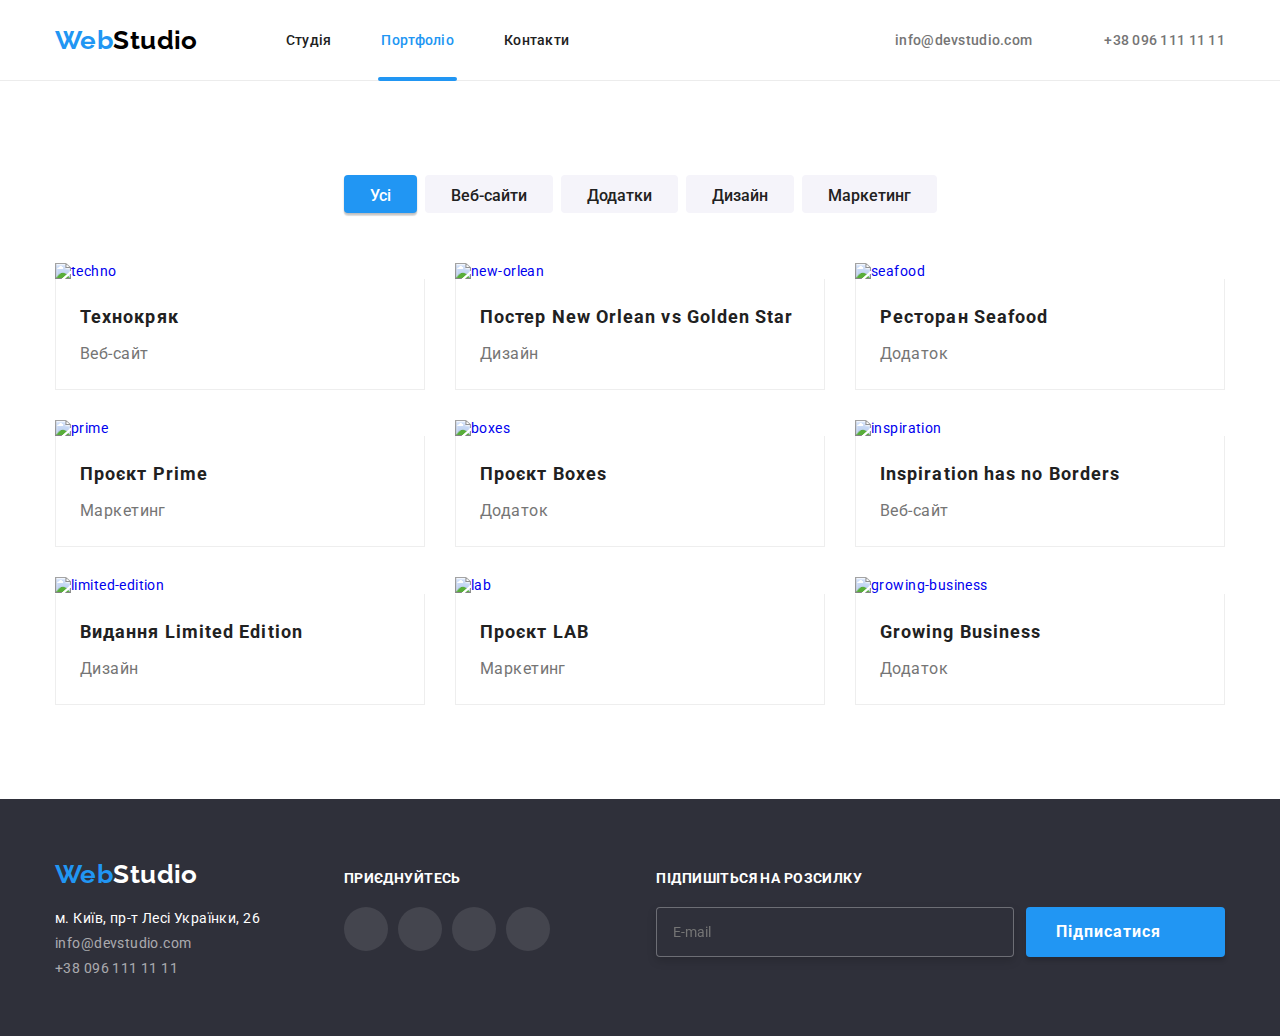
==== commit 9d5321a2: "mentor changes" ====
--- a/portfolio.html
+++ b/portfolio.html
@@ -94,15 +94,13 @@
         <section class="portfolio-section">
             <div class="container">
                 <h1 class="visually-hidden">Кнопки</h1>
-                <div class="filter-btn">
-                    <ul class="button-list">
-                        <li class="list"><button type="button" class=" btn current">Усі</button></li>
-                        <li class="list"><button type="button" class=" btn">Веб-сайти</button></li>
-                        <li class="list"><button type="button" class=" btn">Додатки</button></li>
-                        <li class="list"><button type="button" class=" btn">Дизайн</button></li>
-                        <li class="list"><button type="button" class=" btn">Маркетинг</button></li>
-                    </ul>
-                </div>
+                <ul class="button-list">
+                    <li class="list"><button type="button" class=" btn current">Усі</button></li>
+                    <li class="list"><button type="button" class=" btn">Веб-сайти</button></li>
+                    <li class="list"><button type="button" class=" btn">Додатки</button></li>
+                    <li class="list"><button type="button" class=" btn">Дизайн</button></li>
+                    <li class="list"><button type="button" class=" btn">Маркетинг</button></li>
+                </ul>
                 <!-- Works  -->
                 <ul class="works-list">
                     <li class="list">
@@ -450,6 +448,7 @@
         </div>
     </footer>
     <script src="./js/modal.js"></script>
+    <script src="./js/modal-menu.js"></script>
 </body>
 
 </html>--- a/css/main.min.css
+++ b/css/main.min.css
@@ -1 +1 @@
-:root{--primary-text-color: #212121;--secondary-text-color: #757575;--accent-color: #2196F3;--secondary-accent-color: #188CE8;--primary-white-color: #FFFFFF;--secondary-white-color: #F5F4FA;--third-white-color: #F5F5F5;--black-color: #000000;--secondary-bg-color: #2F303A;--transparent-color: rgb(255, 255, 255, 0.6);--transparent-color-footer-icons: rgba(255, 255, 255, 0.1);--fill-color-items: #AFB1B8;--bg-color-hero: #C4C4C4;--bg-color-desription-portfolio: rgba(33, 150, 243, 0.9);--bg-modal-window: rgba(0, 0, 0, 0.2)}body{font-family:"Roboto",sans-serif;color:var(--primary-text-color);background-color:var(--primary-white-color);font-size:14px;letter-spacing:.03em}h1,h2,h3,h4,h5,h6,ul,p{margin:0;padding:0}ul{list-style:none}img{min-width:100%;display:block}.container{margin-left:auto;margin-right:auto;padding-left:15px;padding-right:15px}@media screen and (min-width: 480px){.container{width:480px}}@media screen and (min-width: 768px){.container{width:768px}}@media screen and (min-width: 1200px){.container{width:1200px}}.visually-hidden{position:absolute;white-space:nowrap;width:1px;height:1px;overflow:hidden;border:0;padding:0;clip:rect(0 0 0 0);-webkit-clip-path:inset(50%);clip-path:inset(50%);margin:-1px}.header{border-bottom:1px solid #ececec}.container-header{display:block}@media screen and (min-width: 768px){.container-header{display:-webkit-box;display:-ms-flexbox;display:flex;-webkit-box-align:center;-ms-flex-align:center;align-items:center}}.container-header .container-nav{display:-webkit-box;display:-ms-flexbox;display:flex;-webkit-box-align:center;-ms-flex-align:center;align-items:center}@media screen and (min-width: 480px){.container-header .container-nav{display:-webkit-box;display:-ms-flexbox;display:flex;-webkit-box-align:center;-ms-flex-align:center;align-items:center;-webkit-box-pack:justify;-ms-flex-pack:justify;justify-content:space-between}}.header-logo{font-family:"Raleway",sans-serif;font-size:24px;line-height:1.17;font-weight:700;text-decoration:none;color:var(--black-color);padding-top:16px;padding-bottom:16px}@media screen and (min-width: 1200px){.header-logo{font-size:26px;line-height:1.19;padding-top:24px;padding-bottom:24px}}.web{color:var(--accent-color)}.site-nav{display:none}@media screen and (min-width: 768px){.site-nav{margin-left:88px;display:-webkit-box;display:-ms-flexbox;display:flex}}.site-nav .list:not(:last-child){margin-right:50px}.site-nav .current:hover,.site-nav .current:focus{color:var(--accent-color)}.site-nav .link{padding-top:32px;padding-bottom:32px;display:block;font-family:"Roboto",sans-serif;color:var(--primary-text-color);text-decoration:none;font-weight:500;line-height:1.15;letter-spacing:.02em;-webkit-transition:color 250ms cubic-bezier(0.4, 0, 0.2, 1);transition:color 250ms cubic-bezier(0.4, 0, 0.2, 1)}.site-nav .current{position:relative;color:var(--accent-color)}.site-nav .current::after{content:"";position:absolute;bottom:-1px;display:block;width:calc(100% + 6px);left:-3px;height:4px;background-color:var(--accent-color);border-radius:2px}.site-nav .link:hover,.site-nav .link:focus{color:var(--accent-color)}.auth-nav{display:none;margin-left:auto;font-weight:500;line-height:1.15;letter-spacing:.02em;color:var(--secondary-text-color);text-decoration:none;-webkit-transition:color 250ms cubic-bezier(0.4, 0, 0.2, 1);transition:color 250ms cubic-bezier(0.4, 0, 0.2, 1)}@media screen and (min-width: 768px){.auth-nav{display:-webkit-box;display:-ms-flexbox;display:flex;-webkit-box-orient:vertical;-webkit-box-direction:normal;-ms-flex-direction:column;flex-direction:column;margin-left:auto}}@media screen and (min-width: 1200px){.auth-nav{display:-webkit-box;display:-ms-flexbox;display:flex;-webkit-box-orient:horizontal;-webkit-box-direction:normal;-ms-flex-direction:row;flex-direction:row;margin-left:auto}}.auth-nav .icons{margin-right:10px}@media screen and (min-width: 768px){.auth-nav .list:not(:first-child){margin-left:0;margin-top:10px}}@media screen and (min-width: 1200px){.auth-nav .list:not(:first-child){margin-left:50px;margin-top:0}}.auth-nav .mail{-webkit-box-align:center;-ms-flex-align:center;align-items:center}@media screen and (min-width: 768px){.auth-nav .mail{display:-webkit-box;display:-ms-flexbox;display:flex;font-size:12px;padding-top:0;padding-bottom:0;-webkit-box-orient:horizontal;-webkit-box-direction:normal;-ms-flex-direction:row;flex-direction:row}}@media screen and (min-width: 1200px){.auth-nav .mail{font-size:14px;padding-top:32px;padding-bottom:32px;display:-webkit-box;display:-ms-flexbox;display:flex}}.auth-nav .mail .icons{fill:var(--secondary-text-color);-webkit-transition:fill 250ms cubic-bezier(0.4, 0, 0.2, 1);transition:fill 250ms cubic-bezier(0.4, 0, 0.2, 1)}@media screen and (min-width: 768px){.auth-nav .mail .icons{width:14px;height:10px}}@media screen and (min-width: 1200px){.auth-nav .mail .icons{width:16px;height:12px}}.auth-nav .mail:hover svg,.auth-nav .mail:focus svg{fill:var(--accent-color)}.auth-nav .mail:hover,.auth-nav .mail:focus{color:var(--accent-color)}@media screen and (min-width: 768px){.auth-nav .tel{font-size:12px;padding-top:0;padding-bottom:0;-webkit-box-orient:horizontal;-webkit-box-direction:normal;-ms-flex-direction:row;flex-direction:row}}@media screen and (min-width: 1200px){.auth-nav .tel{font-size:14px;padding-top:32px;padding-bottom:32px;display:-webkit-box;display:-ms-flexbox;display:flex}}.auth-nav .tel .icons{display:-webkit-box;display:-ms-flexbox;display:flex;-webkit-box-align:center;-ms-flex-align:center;align-items:center;fill:var(--secondary-text-color);-webkit-transition:fill 250ms cubic-bezier(0.4, 0, 0.2, 1);transition:fill 250ms cubic-bezier(0.4, 0, 0.2, 1)}@media screen and (min-width: 768px){.auth-nav .tel .icons{width:10px;height:14px}}@media screen and (min-width: 1200px){.auth-nav .tel .icons{width:12px;height:16px}}.auth-nav .tel:hover svg,.auth-nav .tel:focus svg{fill:var(--accent-color)}.auth-nav .tel:hover,.auth-nav .tel:focus{color:var(--accent-color)}.container-footer{max-width:480px}@media screen and (min-width: 768px){.container-footer{max-width:768px;display:-webkit-box;display:-ms-flexbox;display:flex;-ms-flex-wrap:wrap;flex-wrap:wrap;-webkit-box-align:baseline;-ms-flex-align:baseline;align-items:baseline;-webkit-box-pack:center;-ms-flex-pack:center;justify-content:center}}@media screen and (min-width: 1200px){.container-footer{max-width:1200px;-webkit-box-align:baseline;-ms-flex-align:baseline;align-items:baseline;-webkit-box-pack:justify;-ms-flex-pack:justify;justify-content:space-between}}.footer{padding-top:60px;padding-bottom:60px;background-color:var(--secondary-bg-color)}.footer .footer-information{text-align:center}@media screen and (min-width: 768px){.footer .footer-information{margin-bottom:60px}}@media screen and (min-width: 1200px){.footer .footer-information{margin-left:0;text-align:left;margin-bottom:0}}.footer-logo{margin-bottom:20px;display:block;font-family:"Raleway",sans-serif;font-weight:700;text-decoration:none;color:var(--primary-white-color);text-align:center;font-size:24px;line-height:1.17}@media screen and (min-width: 1200px){.footer-logo{text-align:left;font-size:26px;line-height:1.19}}.adress{font-style:inherit;text-decoration:none}.adress-list .list:not(:last-child){margin-bottom:9px}.adress-list .street{color:var(--primary-white-color);text-decoration:none;-webkit-transition:color 250ms cubic-bezier(0.4, 0, 0.2, 1);transition:color 250ms cubic-bezier(0.4, 0, 0.2, 1)}.adress-list .street:hover,.adress-list .street:focus{color:var(--accent-color)}.adress-list .mail{color:var(--transparent-color);text-decoration:none;-webkit-transition:color 250ms cubic-bezier(0.4, 0, 0.2, 1);transition:color 250ms cubic-bezier(0.4, 0, 0.2, 1)}.adress-list .mail:hover,.adress-list .mail:focus{color:var(--accent-color)}.adress-list .tel{color:var(--transparent-color);text-decoration:none;-webkit-transition:color 250ms cubic-bezier(0.4, 0, 0.2, 1);transition:color 250ms cubic-bezier(0.4, 0, 0.2, 1)}.adress-list .tel:hover,.adress-list .tel:focus{color:var(--accent-color)}.footer-icons{margin-top:60px;margin-bottom:60px;text-align:center}@media screen and (min-width: 768px){.footer-icons{margin-top:0;margin-bottom:0;margin-left:165px}}@media screen and (min-width: 1200px){.footer-icons{text-align:left;margin-top:0;margin-bottom:0;margin-left:70px}}.footer-icons .title{font-weight:700;font-size:14px;line-height:1.14;text-transform:uppercase;color:var(--primary-white-color)}.footer-social{display:-webkit-box;display:-ms-flexbox;display:flex;margin-top:20px;-webkit-box-pack:center;-ms-flex-pack:center;justify-content:center;gap:10px}.footer-social .icons{fill:var(--primary-white-color)}.footer-social .items-links{width:44px;height:44px;display:-webkit-box;display:-ms-flexbox;display:flex;-webkit-box-align:center;-ms-flex-align:center;align-items:center;-webkit-box-pack:center;-ms-flex-pack:center;justify-content:center;border-radius:50%}.footer-social .items-links,.footer-social .items-links{background-color:var(--transparent-color-footer-icons);-webkit-transition:background-color 250ms cubic-bezier(0.4, 0, 0.2, 1);transition:background-color 250ms cubic-bezier(0.4, 0, 0.2, 1)}.footer-social .items-links:hover,.footer-social .items-links:focus{background-color:var(--accent-color)}.footer-mailing{text-align:center}@media screen and (min-width: 1200px){.footer-mailing{text-align:left;margin-left:93px}}.footer-mailing .title{font-weight:700;font-size:14px;line-height:1.14;letter-spacing:.03em;text-transform:uppercase;color:var(--primary-white-color)}.footer-subscribe{margin-top:20px;display:-webkit-box;display:-ms-flexbox;display:flex;-webkit-box-align:center;-ms-flex-align:center;align-items:center;-webkit-box-orient:vertical;-webkit-box-direction:normal;-ms-flex-direction:column;flex-direction:column}@media screen and (min-width: 1200px){.footer-subscribe{-webkit-box-orient:horizontal;-webkit-box-direction:normal;-ms-flex-direction:row;flex-direction:row}}.footer-subscribe input{height:50px;width:210px;padding:15px 16px;outline:none;margin-bottom:20px;color:var(--primary-white-color);background-color:var(--secondary-bg-color);border:1px solid rgba(255,255,255,.3);border-radius:4px;-webkit-filter:drop-shadow(0px 4px 4px rgba(0, 0, 0, 0.15));filter:drop-shadow(0px 4px 4px rgba(0, 0, 0, 0.15))}@media screen and (min-width: 480px){.footer-subscribe input{width:450px}}@media screen and (min-width: 1200px){.footer-subscribe input{width:358px;margin-bottom:0}}.subscribe-btn{display:-webkit-box;display:-ms-flexbox;display:flex;-webkit-box-align:center;-ms-flex-align:center;align-items:center;font-family:inherit;background-color:var(--accent-color);color:var(--primary-white-color);font-weight:700;font-size:16px;line-height:1.88;letter-spacing:.06em;padding:10px 31px;cursor:pointer;border-color:rgba(0,0,0,0);-webkit-box-shadow:0px 4px 4px rgba(0,0,0,.15);box-shadow:0px 4px 4px rgba(0,0,0,.15);border-radius:4px;-webkit-transition:color 250ms cubic-bezier(0.4, 0, 0.2, 1),background-color 250ms cubic-bezier(0.4, 0, 0.2, 1);transition:color 250ms cubic-bezier(0.4, 0, 0.2, 1),background-color 250ms cubic-bezier(0.4, 0, 0.2, 1)}@media screen and (min-width: 1200px){.subscribe-btn{padding:10px 28px;margin-left:12px}}.subscribe-btn:hover,.subscribe-btn:focus{background-color:var(--secondary-accent-color);color:var(--third-white-color)}.subscribe-btn svg{margin-left:10px}.backdrop{position:fixed;top:0;left:0;width:100%;height:100%;background-color:var(--bg-modal-window);-webkit-transform:scale(1);transform:scale(1);-webkit-transition-duration:500ms;transition-duration:500ms}@media screen and (max-width: 479px){.backdrop{padding:93px 15px}}.backdrop.is-hidden{opacity:0;pointer-events:none}.backdrop .icons{display:block;fill:var(--black-color);width:11px;height:11px;-webkit-transition:fill 250ms cubic-bezier(0.4, 0, 0.2, 1);transition:fill 250ms cubic-bezier(0.4, 0, 0.2, 1)}.modal{position:relative;top:50%;left:50%;padding:40px;-webkit-transform:translate(-50%, -50%);transform:translate(-50%, -50%);background-color:var(--primary-white-color);-webkit-box-shadow:0px 1px 3px rgba(0,0,0,.12),0px 1px 1px rgba(0,0,0,.14),0px 2px 1px rgba(0,0,0,.2);box-shadow:0px 1px 3px rgba(0,0,0,.12),0px 1px 1px rgba(0,0,0,.14),0px 2px 1px rgba(0,0,0,.2);border-radius:4px}@media screen and (min-width: 480px){.modal{position:absolute;width:450px}}@media screen and (min-width: 1200px){.modal{width:528px}}.modal .title{font-weight:700;font-size:20px;line-height:1.5;text-align:center;margin-bottom:12px}@media screen and (min-width: 1200px){.modal{line-height:1.15}}.button-close{position:absolute;top:8px;right:8px;cursor:pointer;border-radius:50%;padding:6px;background-color:var(--primary-white-color);border:1px solid rgba(0,0,0,.1);-webkit-transition:background-color 250ms cubic-bezier(0.4, 0, 0.2, 1);transition:background-color 250ms cubic-bezier(0.4, 0, 0.2, 1)}.button-close:hover svg,.button-close:focus svg{fill:var(--accent-color)}.no-scroll{overflow:hidden}.form-field{display:-webkit-box;display:-ms-flexbox;display:flex;-webkit-box-orient:vertical;-webkit-box-direction:normal;-ms-flex-direction:column;flex-direction:column;margin-bottom:10px}.form-field label{font-size:12px;line-height:1.17;margin-bottom:4px;letter-spacing:.01em;color:var(--secondary-text-color)}.form-field input{border:1px solid rgba(33,33,33,.2);border-radius:4px;width:100%;padding:12px 12px 12px 42px;outline:none;-webkit-transition:border 250ms cubic-bezier(0.4, 0, 0.2, 1);transition:border 250ms cubic-bezier(0.4, 0, 0.2, 1)}.form-field input:hover,.form-field input:focus{border:1px solid var(--accent-color);cursor:pointer}.form-field input:hover+svg,.form-field input:focus+svg{fill:var(--accent-color)}.form-input{position:relative}.form-input svg{position:absolute;top:50%;left:15px;-webkit-transform:translateY(-50%);transform:translateY(-50%)}.form-area{resize:none;outline:none;height:120px;padding:12px 16px;border:1px solid rgba(33,33,33,.2);border-radius:4px;cursor:pointer;-webkit-transition:border 250ms cubic-bezier(0.4, 0, 0.2, 1);transition:border 250ms cubic-bezier(0.4, 0, 0.2, 1)}.form-area:hover,.form-area:focus{border:1px solid var(--accent-color)}.accept{margin-top:20px;margin-bottom:30px}.label-accept{display:-webkit-box;display:-ms-flexbox;display:flex;-webkit-box-align:center;-ms-flex-align:center;align-items:center;-webkit-box-pack:center;-ms-flex-pack:center;justify-content:center}.label-accept a{font-size:12px;line-height:1.66;margin-left:5px;color:#2196f3}@media screen and (min-width: 1200px){.label-accept a{font-size:14px;line-height:2}}.checkbox{-webkit-appearance:none;-moz-appearance:none;appearance:none;position:absolute}.checkbox:checked+.icon{border-color:var(--accent-color);background-color:var(--accent-color);background-image:url("../images/check.svg");background-size:contain;background-origin:border-box}.icon{display:inline-block;width:16px;height:15px;margin-right:7px;border:2px solid var(--primary-text-color);border-radius:2px}.mailing{font-size:12px;line-height:1.66;color:#757575}@media screen and (min-width: 1200px){.mailing{font-size:14px;line-height:2}}.send-btn{position:relative;left:50%;-webkit-transform:translateX(-50%);transform:translateX(-50%);border-color:rgba(0,0,0,0);-webkit-box-shadow:0px 4px 4px rgba(0,0,0,.15);box-shadow:0px 4px 4px rgba(0,0,0,.15);border-radius:4px;padding:8px 52px;color:var(--primary-white-color);font-family:inherit;background-color:var(--accent-color);font-weight:700;font-size:16px;line-height:1.88;letter-spacing:.06em;cursor:pointer;-webkit-transition:color 250ms cubic-bezier(0.4, 0, 0.2, 1),background-color 250ms cubic-bezier(0.4, 0, 0.2, 1);transition:color 250ms cubic-bezier(0.4, 0, 0.2, 1),background-color 250ms cubic-bezier(0.4, 0, 0.2, 1)}.send-btn:hover,.send-btn:focus{background-color:var(--secondary-accent-color);color:var(--third-white-color)}.section-hero{display:block;-webkit-box-pack:center;-ms-flex-pack:center;justify-content:center;text-align:center;margin-left:auto;margin-right:auto;padding-top:118px;padding-bottom:118px;max-height:400px;max-width:480px;background-repeat:no-repeat;background-size:cover;background-position:center;-webkit-box-flex:1;-ms-flex-positive:1;flex-grow:1;background-color:var(--bg-color-hero);background-image:-webkit-gradient(linear, left top, left bottom, from(rgba(47, 48, 58, 0.4)), to(rgba(47, 48, 58, 0.4))),url(../images/studio/mobile-img/bg-img-1x.jpg);background-image:linear-gradient(rgba(47, 48, 58, 0.4), rgba(47, 48, 58, 0.4)),url(../images/studio/mobile-img/bg-img-1x.jpg)}@media(min-device-pixel-ratio: 2),(-webkit-min-device-pixel-ratio: 2),(min-resolution: 192dpi),(min-resolution: 2dppx){.section-hero{background-image:-webkit-gradient(linear, left top, left bottom, from(rgba(47, 48, 58, 0.4)), to(rgba(47, 48, 58, 0.4))),url(../images/studio/mobile-img/bg-img-2x.jpg);background-image:linear-gradient(rgba(47, 48, 58, 0.4), rgba(47, 48, 58, 0.4)),url(../images/studio/mobile-img/bg-img-2x.jpg)}}@media screen and (min-width: 481px){.section-hero{max-width:767px;background-image:-webkit-gradient(linear, left top, left bottom, from(rgba(47, 48, 58, 0.4)), to(rgba(47, 48, 58, 0.4))),url(../images/studio/tablet-img/bg-img-1x.jpg);background-image:linear-gradient(rgba(47, 48, 58, 0.4), rgba(47, 48, 58, 0.4)),url(../images/studio/tablet-img/bg-img-1x.jpg)}}@media(min-device-pixel-ratio: 2),(-webkit-min-device-pixel-ratio: 2),(min-resolution: 192dpi),(min-resolution: 2dppx){.section-hero{background-image:-webkit-gradient(linear, left top, left bottom, from(rgba(47, 48, 58, 0.4)), to(rgba(47, 48, 58, 0.4))),url(../images/studio/tablet-img/bg-img-2x.jpg);background-image:linear-gradient(rgba(47, 48, 58, 0.4), rgba(47, 48, 58, 0.4)),url(../images/studio/tablet-img/bg-img-2x.jpg)}}@media screen and (min-width: 769px){.section-hero{max-width:1199px;background-image:-webkit-gradient(linear, left top, left bottom, from(rgba(47, 48, 58, 0.4)), to(rgba(47, 48, 58, 0.4))),url(../images/studio/desctop-img/bg-img-1x.jpg);background-image:linear-gradient(rgba(47, 48, 58, 0.4), rgba(47, 48, 58, 0.4)),url(../images/studio/desctop-img/bg-img-1x.jpg)}}@media(min-device-pixel-ratio: 2),(-webkit-min-device-pixel-ratio: 2),(min-resolution: 192dpi),(min-resolution: 2dppx){.section-hero{background-image:-webkit-gradient(linear, left top, left bottom, from(rgba(47, 48, 58, 0.4)), to(rgba(47, 48, 58, 0.4))),url(../images/studio/desctop-img/bg-img-2x.jpg);background-image:linear-gradient(rgba(47, 48, 58, 0.4), rgba(47, 48, 58, 0.4)),url(../images/studio/desctop-img/bg-img-2x.jpg)}}@media screen and (min-width: 1200px){.section-hero{padding-top:200px;padding-bottom:200px;max-width:1600px;max-height:600px}}.section-hero .hero-title{color:var(--primary-white-color);font-weight:900;letter-spacing:.06em;text-transform:uppercase;max-width:480px;margin:0 auto 30px;font-size:26px;line-height:1.62}@media screen and (min-width: 1200px){.section-hero .hero-title{max-width:700px;margin:0 auto 30px;font-size:44px;line-height:1.36}}.section-hero .hero-btn{border-color:rgba(0,0,0,0);border-radius:4px;color:var(--primary-white-color);background-color:var(--accent-color);font-weight:700;font-size:16px;line-height:1.88;letter-spacing:.06em;cursor:pointer;-webkit-transition:color 250ms cubic-bezier(0.4, 0, 0.2, 1),background-color 250ms cubic-bezier(0.4, 0, 0.2, 1);transition:color 250ms cubic-bezier(0.4, 0, 0.2, 1),background-color 250ms cubic-bezier(0.4, 0, 0.2, 1);max-width:480px;padding:10px 22px}.section-hero .hero-btn:hover,.section-hero .hero-btn:focus{background-color:var(--secondary-accent-color);color:var(--third-white-color)}.container-hero{margin-left:auto;margin-right:auto;text-align:center;max-width:480px}@media screen and (min-width: 1200px){.container-hero{max-width:700px}}.values__section{padding-top:60px;padding-bottom:60px;display:-webkit-box;display:-ms-flexbox;display:flex;-webkit-box-pack:center;-ms-flex-pack:center;justify-content:center;-ms-flex-wrap:wrap;flex-wrap:wrap;gap:30px}@media screen and (min-width: 1200px){.values__section{padding-top:94px;padding-bottom:47px}}.container-values{display:-webkit-box;display:-ms-flexbox;display:flex;-webkit-box-align:center;-ms-flex-align:center;align-items:center}.values__list{display:-webkit-box;display:-ms-flexbox;display:flex;-ms-flex-wrap:wrap;flex-wrap:wrap;gap:30px}.values__list .list{max-width:450px}@media screen and (min-width: 768px){.values__list .list{max-width:354px}}@media screen and (min-width: 1200px){.values__list .list{max-width:270px}}.values__list .values__icons{display:-webkit-box;display:-ms-flexbox;display:flex;height:120px;background-color:var(--secondary-white-color);margin-bottom:30px;border-radius:4px;-webkit-box-pack:center;-ms-flex-pack:center;justify-content:center;-webkit-box-align:center;-ms-flex-align:center;align-items:center}.values__list .values__title{margin-bottom:10px;font-weight:700;font-size:14px;line-height:1.15;text-align:center}@media screen and (min-width: 768px){.values__list .values__title{text-align:left}}.values__list .values__text{line-height:1.71;color:var(--secondary-text-color)}.work__section{padding-top:47px;padding-bottom:94px;display:none}@media screen and (min-width: 1200px){.work__section{display:block}}.work__section .work__title{margin-bottom:50px;font-weight:700;font-size:36px;line-height:1.17}.container-work{text-align:center;margin:0 auto}.work__list{display:-webkit-box;display:-ms-flexbox;display:flex}.work__list .work__item{display:-webkit-box;display:-ms-flexbox;display:flex;position:relative}.work__list .work__item:not(:last-child){margin-right:30px}.work__description{position:absolute;bottom:0;width:370px;height:70px;display:-webkit-box;display:-ms-flexbox;display:flex;-webkit-box-align:center;-ms-flex-align:center;align-items:center;-webkit-box-pack:center;-ms-flex-pack:center;justify-content:center;background:rgba(47,48,58,.8)}.work__description .work__description--title{font-weight:700;font-size:14px;line-height:1.14;text-transform:uppercase;color:var(--primary-white-color)}.team__section{background-color:var(--secondary-white-color);padding-top:60px;padding-bottom:60px}@media screen and (min-width: 1200px){.team__section{padding-top:94px;padding-bottom:94px}}.team__section .team__title{font-size:28px;line-height:1.18;margin-bottom:30px;text-align:center}@media screen and (min-width: 1200px){.team__section .team__title{font-weight:700;font-size:36px;line-height:1.17;margin-bottom:50px}}@media screen and (min-width: 480px){.team__section .container-team{width:480px}}@media screen and (min-width: 768px){.team__section .container-team{width:768px}}@media screen and (min-width: 1200px){.team__section .container-team{width:1200px}}.team__list{display:-webkit-box;display:-ms-flexbox;display:flex;-ms-flex-wrap:wrap;flex-wrap:wrap;gap:30px;-webkit-box-pack:center;-ms-flex-pack:center;justify-content:center}.team__list .team__description{width:450px;text-align:center;-webkit-box-shadow:0px 1px 3px rgba(0,0,0,.12),0px 1px 1px rgba(0,0,0,.14),0px 2px 1px rgba(0,0,0,.2);box-shadow:0px 1px 3px rgba(0,0,0,.12),0px 1px 1px rgba(0,0,0,.14),0px 2px 1px rgba(0,0,0,.2);border-radius:0px 0px 4px 4px;background-color:var(--primary-white-color)}@media screen and (min-width: 768px){.team__list .team__description{width:354px}}@media screen and (min-width: 1200px){.team__list .team__description{width:270px}}.team__list .team__member{margin-bottom:10px;font-weight:500;font-size:16px;line-height:1.19}.team__list .team__position{color:var(--secondary-text-color);font-size:16px;line-height:1.19;margin-bottom:16px}.team__item{padding-top:30px;padding-bottom:24px}.social__list{display:-webkit-box;display:-ms-flexbox;display:flex;-webkit-box-pack:center;-ms-flex-pack:center;justify-content:center;gap:10px}.social__list .social__link{width:44px;height:44px;display:-webkit-box;display:-ms-flexbox;display:flex;-webkit-box-align:center;-ms-flex-align:center;align-items:center;-webkit-box-pack:center;-ms-flex-pack:center;justify-content:center;border-radius:50%;background-color:var(--primary-white-color);-webkit-transition:background-color 250ms cubic-bezier(0.4, 0, 0.2, 1);transition:background-color 250ms cubic-bezier(0.4, 0, 0.2, 1)}.social__list .social__item .icons{fill:var(--fill-color-items);display:-webkit-box;display:-ms-flexbox;display:flex;-webkit-box-align:center;-ms-flex-align:center;align-items:center;-webkit-transition:fill 250ms cubic-bezier(0.4, 0, 0.2, 1);transition:fill 250ms cubic-bezier(0.4, 0, 0.2, 1)}.social__list .social__link:hover,.social__list .social__link:focus{background-color:var(--accent-color)}.social__list .social__link:hover svg,.social__list .social__link:focus svg{fill:var(--primary-white-color)}.clients__section{padding-top:60px;padding-bottom:60px}@media screen and (min-width: 1200px){.clients__section{padding-top:94px;padding-bottom:94px}}.clients__section .clients__title{margin-bottom:30px;font-weight:700;font-size:28px;line-height:1.18;text-align:center}@media screen and (min-width: 1200px){.clients__section .clients__title{font-weight:700;font-size:36px;line-height:1.17;margin-bottom:50px}}@media screen and (min-width: 480px){.container-clietns{width:480px}}@media screen and (min-width: 768px){.container-clietns{width:768px}}@media screen and (min-width: 1200px){.container-clietns{width:1200px}}.clients__list{display:-webkit-box;display:-ms-flexbox;display:flex;-ms-flex-wrap:wrap;flex-wrap:wrap;gap:30px;-webkit-box-pack:center;-ms-flex-pack:center;justify-content:center}.clients__list .clients__link{height:92px;display:-webkit-box;display:-ms-flexbox;display:flex;border:1px solid #afb1b8;border-radius:4px;-webkit-box-pack:center;-ms-flex-pack:center;justify-content:center;-webkit-transition:border 250ms cubic-bezier(0.4, 0, 0.2, 1);transition:border 250ms cubic-bezier(0.4, 0, 0.2, 1);width:210px}@media screen and (min-width: 768px){.clients__list .clients__link{width:226px}}@media screen and (min-width: 1200px){.clients__list .clients__link{width:170px}}.clients__list .icons{fill:var(--fill-color-items);-webkit-transition:fill 250ms cubic-bezier(0.4, 0, 0.2, 1);transition:fill 250ms cubic-bezier(0.4, 0, 0.2, 1)}.clients__list .clients__link:hover svg,.clients__list .clients__link:focus svg{fill:var(--accent-color)}.clients__list .clients__link:hover,.clients__list .clients__link:focus{border-color:var(--accent-color)}.menu-toggle{margin-left:auto;padding:0;border:none;background-color:rgba(0,0,0,0);cursor:pointer}@media screen and (min-width: 768px){.menu-toggle{display:none}}.menu-toggle .icon-cross:hover,.menu-toggle .icon-cross:focus{fill:url(--accent-color)}.menu-container{position:fixed;top:0;left:0;z-index:3;display:-webkit-box;display:-ms-flexbox;display:flex;-webkit-box-orient:vertical;-webkit-box-direction:normal;-ms-flex-direction:column;flex-direction:column;-webkit-box-pack:justify;-ms-flex-pack:justify;justify-content:space-between;width:100vw;height:796px;padding:48px 40px;overflow-y:scroll;background-color:var(--primary-white-color);-webkit-transform:translateX(100%);transform:translateX(100%);-webkit-transition:-webkit-transform 250ms cubic-bezier(0.4, 0, 0.2, 1);transition:-webkit-transform 250ms cubic-bezier(0.4, 0, 0.2, 1);transition:transform 250ms cubic-bezier(0.4, 0, 0.2, 1);transition:transform 250ms cubic-bezier(0.4, 0, 0.2, 1), -webkit-transform 250ms cubic-bezier(0.4, 0, 0.2, 1)}.menu-container.is-open{-webkit-transform:translateY(0);transform:translateY(0)}.menu-container .menu-toggle{position:absolute;top:10px;right:15px}.mobile-menu .list:not(:last-child){margin-bottom:32px}.mobile-menu .link{font-family:"Roboto",sans-serif;font-weight:500;font-size:48px;line-height:.99;letter-spacing:.02em;color:var(--primary-text-color);text-decoration:none}.mobile-menu .current{color:var(--accent-color)}.mobile-contacts .list:not(:last-child){margin-bottom:32px}.mobile-contacts .tel{font-family:"Roboto",sans-serif;font-weight:500;font-size:34px;line-height:1.41;letter-spacing:.02em;text-decoration:none;color:var(--accent-color)}.mobile-contacts .mail{font-family:"Roboto",sans-serif;font-weight:500;font-size:24px;line-height:1.17;letter-spacing:.02em;text-decoration:none;color:var(--secondary-text-color)}.mobile-social{display:-webkit-box;display:-ms-flexbox;display:flex;margin-top:64px;-ms-flex-wrap:wrap;flex-wrap:wrap;gap:10px}.mobile-social .link{font-family:"Roboto",sans-serif;font-size:18px;line-height:1.22;letter-spacing:.02em;text-decoration:none;color:var(--accent-color)}.mobile-social .list:not(:last-child){padding-right:10px;border-right:1px solid rgba(33,33,33,.2)}.portfolio-section{padding-top:60px;padding-bottom:60px;margin:0 auto;background-color:var(--primary-white-color)}@media screen and (min-width: 1200px){.portfolio-section{padding-top:94px;padding-bottom:94px}}.filter-btn{display:-webkit-box;display:-ms-flexbox;display:flex;-ms-flex-wrap:wrap;flex-wrap:wrap;gap:15px;margin:0 auto;margin-bottom:40px}@media screen and (min-width: 768px){.filter-btn{-webkit-box-pack:center;-ms-flex-pack:center;justify-content:center}}.filter-btn .button-list{display:-webkit-box;display:-ms-flexbox;display:flex;-ms-flex-wrap:wrap;flex-wrap:wrap;gap:8px;width:400px}@media screen and (min-width: 768px){.filter-btn .button-list{width:100vw;-webkit-box-pack:center;-ms-flex-pack:center;justify-content:center}}@media screen and (min-width: 480px){.filter-btn .button-list .list{margin-bottom:15px}}@media screen and (min-width: 768px){.filter-btn .button-list .list{margin-bottom:0}}@media screen and (min-width: 1200px){.filter-btn .button-list .list{margin-bottom:0}}.filter-btn .btn{border-color:rgba(0,0,0,0);display:inline-block;border-radius:4px;min-width:73px;height:38px;padding:6px 22px;color:var(--primary-text-color);background-color:var(--secondary-white-color);font-family:"Roboto",sans-serif;font-weight:500;font-size:16px;line-height:1.63;cursor:pointer;-webkit-transition:color 250ms cubic-bezier(0.4, 0, 0.2, 1),background-color 250ms cubic-bezier(0.4, 0, 0.2, 1),-webkit-box-shadow 250ms cubic-bezier(0.4, 0, 0.2, 1);transition:color 250ms cubic-bezier(0.4, 0, 0.2, 1),background-color 250ms cubic-bezier(0.4, 0, 0.2, 1),-webkit-box-shadow 250ms cubic-bezier(0.4, 0, 0.2, 1);transition:color 250ms cubic-bezier(0.4, 0, 0.2, 1),background-color 250ms cubic-bezier(0.4, 0, 0.2, 1),box-shadow 250ms cubic-bezier(0.4, 0, 0.2, 1);transition:color 250ms cubic-bezier(0.4, 0, 0.2, 1),background-color 250ms cubic-bezier(0.4, 0, 0.2, 1),box-shadow 250ms cubic-bezier(0.4, 0, 0.2, 1),-webkit-box-shadow 250ms cubic-bezier(0.4, 0, 0.2, 1)}.filter-btn .current{background-color:var(--accent-color);color:var(--primary-white-color);-webkit-box-shadow:0px 3px 1px rgba(0,0,0,.1),0px 1px 2px rgba(0,0,0,.08),0px 2px 2px rgba(0,0,0,.12);box-shadow:0px 3px 1px rgba(0,0,0,.1),0px 1px 2px rgba(0,0,0,.08),0px 2px 2px rgba(0,0,0,.12)}.filter-btn .btn:hover,.filter-btn .btn:focus{color:var(--primary-white-color);background-color:var(--accent-color);-webkit-box-shadow:0px 3px 1px rgba(0,0,0,.1),0px 1px 2px rgba(0,0,0,.08),0px 2px 2px rgba(0,0,0,.12);box-shadow:0px 3px 1px rgba(0,0,0,.1),0px 1px 2px rgba(0,0,0,.08),0px 2px 2px rgba(0,0,0,.12)}.works-list{display:-webkit-box;display:-ms-flexbox;display:flex;-ms-flex-wrap:wrap;flex-wrap:wrap;gap:30px}.works-list .list{width:450px}@media screen and (min-width: 768px){.works-list .list{width:354px}}@media screen and (min-width: 1200px){.works-list .list{width:370px}}.works-list .works-link{display:block;text-decoration:none;-webkit-transition:-webkit-box-shadow 250ms cubic-bezier(0.4, 0, 0.2, 1);transition:-webkit-box-shadow 250ms cubic-bezier(0.4, 0, 0.2, 1);transition:box-shadow 250ms cubic-bezier(0.4, 0, 0.2, 1);transition:box-shadow 250ms cubic-bezier(0.4, 0, 0.2, 1), -webkit-box-shadow 250ms cubic-bezier(0.4, 0, 0.2, 1)}@media screen and (min-width: 768px){.works-list .works-link{display:-webkit-box;display:-ms-flexbox;display:flex;-webkit-box-orient:vertical;-webkit-box-direction:normal;-ms-flex-direction:column;flex-direction:column;height:100%}}.works-list .works-link:hover,.works-list .works-link:focus{-webkit-box-shadow:0px 1px 1px rgba(0,0,0,.12),0px 4px 4px rgba(0,0,0,.06),1px 4px 6px rgba(0,0,0,.16);box-shadow:0px 1px 1px rgba(0,0,0,.12),0px 4px 4px rgba(0,0,0,.06),1px 4px 6px rgba(0,0,0,.16)}.works-list .title{margin-bottom:4px;color:var(--primary-text-color);font-weight:700;font-size:18px;line-height:2;letter-spacing:.06em}.works-list .text{color:var(--secondary-text-color);font-size:16px;line-height:1.88}.container-works{color:var(--primary-text-color);padding:20px 24px;border-left:1px solid #eee;border-right:1px solid #eee;border-bottom:1px solid #eee;-webkit-box-flex:1;-ms-flex-positive:1;flex-grow:1}.works-description{position:relative;overflow:hidden}.works-description .title-decsription{position:absolute;top:0;left:0;width:100%;height:100%;font-size:18px;line-height:1.55;padding:63px 24px;color:var(--primary-white-color);background-color:var(--bg-color-desription-portfolio);-webkit-transform:translateY(100%);transform:translateY(100%);-webkit-transition:-webkit-transform 250ms cubic-bezier(0.4, 0, 0.2, 1);transition:-webkit-transform 250ms cubic-bezier(0.4, 0, 0.2, 1);transition:transform 250ms cubic-bezier(0.4, 0, 0.2, 1);transition:transform 250ms cubic-bezier(0.4, 0, 0.2, 1), -webkit-transform 250ms cubic-bezier(0.4, 0, 0.2, 1)}.works-link:hover .title-decsription,.works-link:focus .title-decsription{-webkit-transform:translateY(0);transform:translateY(0)}/*# sourceMappingURL=main.min.css.map */+:root{--primary-text-color: #212121;--secondary-text-color: #757575;--accent-color: #2196F3;--secondary-accent-color: #188CE8;--primary-white-color: #FFFFFF;--secondary-white-color: #F5F4FA;--third-white-color: #F5F5F5;--black-color: #000000;--secondary-bg-color: #2F303A;--transparent-color: rgb(255, 255, 255, 0.6);--transparent-color-footer-icons: rgba(255, 255, 255, 0.1);--fill-color-items: #AFB1B8;--bg-color-hero: #C4C4C4;--bg-color-desription-portfolio: rgba(33, 150, 243, 0.9);--bg-modal-window: rgba(0, 0, 0, 0.2)}body{font-family:"Roboto",sans-serif;color:var(--primary-text-color);background-color:var(--primary-white-color);font-size:14px;letter-spacing:.03em}h1,h2,h3,h4,h5,h6,ul,p{margin:0;padding:0}ul{list-style:none}img{min-width:100%;display:block}.container{margin-left:auto;margin-right:auto;padding-left:15px;padding-right:15px}@media screen and (min-width: 480px){.container{width:480px}}@media screen and (min-width: 768px){.container{width:768px}}@media screen and (min-width: 1200px){.container{width:1200px}}.visually-hidden{position:absolute;white-space:nowrap;width:1px;height:1px;overflow:hidden;border:0;padding:0;clip:rect(0 0 0 0);-webkit-clip-path:inset(50%);clip-path:inset(50%);margin:-1px}.header{border-bottom:1px solid #ececec}.container-header{display:block}@media screen and (min-width: 768px){.container-header{display:-webkit-box;display:-ms-flexbox;display:flex;-webkit-box-align:center;-ms-flex-align:center;align-items:center}}.container-header .container-nav{display:-webkit-box;display:-ms-flexbox;display:flex;-webkit-box-align:center;-ms-flex-align:center;align-items:center}@media screen and (min-width: 480px){.container-header .container-nav{display:-webkit-box;display:-ms-flexbox;display:flex;-webkit-box-align:center;-ms-flex-align:center;align-items:center;-webkit-box-pack:justify;-ms-flex-pack:justify;justify-content:space-between}}.header-logo{font-family:"Raleway",sans-serif;font-size:24px;line-height:1.17;font-weight:700;text-decoration:none;color:var(--black-color);padding-top:16px;padding-bottom:16px}@media screen and (min-width: 1200px){.header-logo{font-size:26px;line-height:1.19;padding-top:24px;padding-bottom:24px}}.web{color:var(--accent-color)}.site-nav{display:none}@media screen and (min-width: 768px){.site-nav{margin-left:88px;display:-webkit-box;display:-ms-flexbox;display:flex}}.site-nav .list:not(:last-child){margin-right:50px}.site-nav .current:hover,.site-nav .current:focus{color:var(--accent-color)}.site-nav .link{padding-top:32px;padding-bottom:32px;display:block;font-family:"Roboto",sans-serif;color:var(--primary-text-color);text-decoration:none;font-weight:500;line-height:1.15;letter-spacing:.02em;-webkit-transition:color 250ms cubic-bezier(0.4, 0, 0.2, 1);transition:color 250ms cubic-bezier(0.4, 0, 0.2, 1)}.site-nav .current{position:relative;color:var(--accent-color)}.site-nav .current::after{content:"";position:absolute;bottom:-1px;display:block;width:calc(100% + 6px);left:-3px;height:4px;background-color:var(--accent-color);border-radius:2px}.site-nav .link:hover,.site-nav .link:focus{color:var(--accent-color)}.auth-nav{display:none;margin-left:auto;font-weight:500;line-height:1.15;letter-spacing:.02em;color:var(--secondary-text-color);text-decoration:none;-webkit-transition:color 250ms cubic-bezier(0.4, 0, 0.2, 1);transition:color 250ms cubic-bezier(0.4, 0, 0.2, 1)}@media screen and (min-width: 768px){.auth-nav{display:-webkit-box;display:-ms-flexbox;display:flex;-webkit-box-orient:vertical;-webkit-box-direction:normal;-ms-flex-direction:column;flex-direction:column;margin-left:auto}}@media screen and (min-width: 1200px){.auth-nav{display:-webkit-box;display:-ms-flexbox;display:flex;-webkit-box-orient:horizontal;-webkit-box-direction:normal;-ms-flex-direction:row;flex-direction:row;margin-left:auto}}.auth-nav .icons{margin-right:10px}@media screen and (min-width: 768px){.auth-nav .list:not(:first-child){margin-left:0;margin-top:10px}}@media screen and (min-width: 1200px){.auth-nav .list:not(:first-child){margin-left:50px;margin-top:0}}.auth-nav .mail{-webkit-box-align:center;-ms-flex-align:center;align-items:center}@media screen and (min-width: 768px){.auth-nav .mail{display:-webkit-box;display:-ms-flexbox;display:flex;font-size:12px;padding-top:0;padding-bottom:0;-webkit-box-orient:horizontal;-webkit-box-direction:normal;-ms-flex-direction:row;flex-direction:row}}@media screen and (min-width: 1200px){.auth-nav .mail{font-size:14px;padding-top:32px;padding-bottom:32px;display:-webkit-box;display:-ms-flexbox;display:flex}}.auth-nav .mail .icons{fill:var(--secondary-text-color);-webkit-transition:fill 250ms cubic-bezier(0.4, 0, 0.2, 1);transition:fill 250ms cubic-bezier(0.4, 0, 0.2, 1)}@media screen and (min-width: 768px){.auth-nav .mail .icons{width:14px;height:10px}}@media screen and (min-width: 1200px){.auth-nav .mail .icons{width:16px;height:12px}}.auth-nav .mail:hover svg,.auth-nav .mail:focus svg{fill:var(--accent-color)}.auth-nav .mail:hover,.auth-nav .mail:focus{color:var(--accent-color)}@media screen and (min-width: 768px){.auth-nav .tel{font-size:12px;padding-top:0;padding-bottom:0;-webkit-box-orient:horizontal;-webkit-box-direction:normal;-ms-flex-direction:row;flex-direction:row}}@media screen and (min-width: 1200px){.auth-nav .tel{font-size:14px;padding-top:32px;padding-bottom:32px;display:-webkit-box;display:-ms-flexbox;display:flex}}.auth-nav .tel .icons{display:-webkit-box;display:-ms-flexbox;display:flex;-webkit-box-align:center;-ms-flex-align:center;align-items:center;fill:var(--secondary-text-color);-webkit-transition:fill 250ms cubic-bezier(0.4, 0, 0.2, 1);transition:fill 250ms cubic-bezier(0.4, 0, 0.2, 1)}@media screen and (min-width: 768px){.auth-nav .tel .icons{width:10px;height:14px}}@media screen and (min-width: 1200px){.auth-nav .tel .icons{width:12px;height:16px}}.auth-nav .tel:hover svg,.auth-nav .tel:focus svg{fill:var(--accent-color)}.auth-nav .tel:hover,.auth-nav .tel:focus{color:var(--accent-color)}.container-footer{max-width:480px}@media screen and (min-width: 768px){.container-footer{max-width:768px;display:-webkit-box;display:-ms-flexbox;display:flex;-ms-flex-wrap:wrap;flex-wrap:wrap;-webkit-box-align:baseline;-ms-flex-align:baseline;align-items:baseline;-webkit-box-pack:center;-ms-flex-pack:center;justify-content:center}}@media screen and (min-width: 1200px){.container-footer{max-width:1200px;-webkit-box-align:baseline;-ms-flex-align:baseline;align-items:baseline;-webkit-box-pack:justify;-ms-flex-pack:justify;justify-content:space-between}}.footer{padding-top:60px;padding-bottom:60px;background-color:var(--secondary-bg-color)}.footer .footer-information{text-align:center}@media screen and (min-width: 768px){.footer .footer-information{margin-bottom:60px}}@media screen and (min-width: 1200px){.footer .footer-information{margin-left:0;text-align:left;margin-bottom:0}}.footer-logo{margin-bottom:20px;display:block;font-family:"Raleway",sans-serif;font-weight:700;text-decoration:none;color:var(--primary-white-color);text-align:center;font-size:24px;line-height:1.17}@media screen and (min-width: 1200px){.footer-logo{text-align:left;font-size:26px;line-height:1.19}}.adress{font-style:inherit;text-decoration:none}.adress-list .list:not(:last-child){margin-bottom:9px}.adress-list .street{color:var(--primary-white-color);text-decoration:none;-webkit-transition:color 250ms cubic-bezier(0.4, 0, 0.2, 1);transition:color 250ms cubic-bezier(0.4, 0, 0.2, 1)}.adress-list .street:hover,.adress-list .street:focus{color:var(--accent-color)}.adress-list .mail{color:var(--transparent-color);text-decoration:none;-webkit-transition:color 250ms cubic-bezier(0.4, 0, 0.2, 1);transition:color 250ms cubic-bezier(0.4, 0, 0.2, 1)}.adress-list .mail:hover,.adress-list .mail:focus{color:var(--accent-color)}.adress-list .tel{color:var(--transparent-color);text-decoration:none;-webkit-transition:color 250ms cubic-bezier(0.4, 0, 0.2, 1);transition:color 250ms cubic-bezier(0.4, 0, 0.2, 1)}.adress-list .tel:hover,.adress-list .tel:focus{color:var(--accent-color)}.footer-icons{margin-top:60px;margin-bottom:60px;text-align:center}@media screen and (min-width: 768px){.footer-icons{margin-top:0;margin-bottom:0;margin-left:165px}}@media screen and (min-width: 1200px){.footer-icons{text-align:left;margin-top:0;margin-bottom:0;margin-left:70px}}.footer-icons .title{font-weight:700;font-size:14px;line-height:1.14;text-transform:uppercase;color:var(--primary-white-color)}.footer-social{display:-webkit-box;display:-ms-flexbox;display:flex;margin-top:20px;-webkit-box-pack:center;-ms-flex-pack:center;justify-content:center;gap:10px}.footer-social .icons{fill:var(--primary-white-color)}.footer-social .items-links{width:44px;height:44px;display:-webkit-box;display:-ms-flexbox;display:flex;-webkit-box-align:center;-ms-flex-align:center;align-items:center;-webkit-box-pack:center;-ms-flex-pack:center;justify-content:center;border-radius:50%}.footer-social .items-links,.footer-social .items-links{background-color:var(--transparent-color-footer-icons);-webkit-transition:background-color 250ms cubic-bezier(0.4, 0, 0.2, 1);transition:background-color 250ms cubic-bezier(0.4, 0, 0.2, 1)}.footer-social .items-links:hover,.footer-social .items-links:focus{background-color:var(--accent-color)}.footer-mailing{text-align:center}@media screen and (min-width: 1200px){.footer-mailing{text-align:left;margin-left:93px}}.footer-mailing .title{font-weight:700;font-size:14px;line-height:1.14;letter-spacing:.03em;text-transform:uppercase;color:var(--primary-white-color)}.footer-subscribe{margin-top:20px;display:-webkit-box;display:-ms-flexbox;display:flex;-webkit-box-align:center;-ms-flex-align:center;align-items:center;-webkit-box-orient:vertical;-webkit-box-direction:normal;-ms-flex-direction:column;flex-direction:column}@media screen and (min-width: 1200px){.footer-subscribe{-webkit-box-orient:horizontal;-webkit-box-direction:normal;-ms-flex-direction:row;flex-direction:row}}.footer-subscribe input{height:50px;width:210px;padding:15px 16px;outline:none;margin-bottom:20px;color:var(--primary-white-color);background-color:var(--secondary-bg-color);border:1px solid rgba(255,255,255,.3);border-radius:4px;-webkit-filter:drop-shadow(0px 4px 4px rgba(0, 0, 0, 0.15));filter:drop-shadow(0px 4px 4px rgba(0, 0, 0, 0.15))}@media screen and (min-width: 480px){.footer-subscribe input{width:450px}}@media screen and (min-width: 1200px){.footer-subscribe input{width:358px;margin-bottom:0}}.subscribe-btn{display:-webkit-box;display:-ms-flexbox;display:flex;-webkit-box-align:center;-ms-flex-align:center;align-items:center;font-family:inherit;background-color:var(--accent-color);color:var(--primary-white-color);font-weight:700;font-size:16px;line-height:1.88;letter-spacing:.06em;padding:8px 28px;cursor:pointer;border-color:rgba(0,0,0,0);-webkit-box-shadow:0px 4px 4px rgba(0,0,0,.15);box-shadow:0px 4px 4px rgba(0,0,0,.15);border-radius:4px;-webkit-transition:color 250ms cubic-bezier(0.4, 0, 0.2, 1),background-color 250ms cubic-bezier(0.4, 0, 0.2, 1);transition:color 250ms cubic-bezier(0.4, 0, 0.2, 1),background-color 250ms cubic-bezier(0.4, 0, 0.2, 1)}@media screen and (min-width: 1200px){.subscribe-btn{margin-left:12px}}.subscribe-btn:hover,.subscribe-btn:focus{background-color:var(--secondary-accent-color);color:var(--third-white-color)}.subscribe-btn svg{margin-left:10px}.backdrop{position:fixed;top:0;left:0;width:100%;height:100%;background-color:var(--bg-modal-window);-webkit-transform:scale(1);transform:scale(1);-webkit-transition-duration:500ms;transition-duration:500ms}@media screen and (max-width: 479px){.backdrop{padding:93px 15px}}.backdrop.is-hidden{opacity:0;pointer-events:none}.backdrop .icons{display:block;fill:var(--black-color);width:11px;height:11px;-webkit-transition:fill 250ms cubic-bezier(0.4, 0, 0.2, 1);transition:fill 250ms cubic-bezier(0.4, 0, 0.2, 1)}.modal{position:relative;top:50%;left:50%;padding:40px;-webkit-transform:translate(-50%, -50%);transform:translate(-50%, -50%);background-color:var(--primary-white-color);-webkit-box-shadow:0px 1px 3px rgba(0,0,0,.12),0px 1px 1px rgba(0,0,0,.14),0px 2px 1px rgba(0,0,0,.2);box-shadow:0px 1px 3px rgba(0,0,0,.12),0px 1px 1px rgba(0,0,0,.14),0px 2px 1px rgba(0,0,0,.2);border-radius:4px}@media screen and (min-width: 480px){.modal{position:absolute;width:450px}}@media screen and (min-width: 1200px){.modal{width:528px}}.modal .title{font-weight:700;font-size:20px;line-height:1.5;text-align:center;margin-bottom:12px}@media screen and (min-width: 1200px){.modal{line-height:1.15}}.button-close{position:absolute;top:8px;right:8px;cursor:pointer;border-radius:50%;padding:6px;background-color:var(--primary-white-color);border:1px solid rgba(0,0,0,.1);-webkit-transition:background-color 250ms cubic-bezier(0.4, 0, 0.2, 1);transition:background-color 250ms cubic-bezier(0.4, 0, 0.2, 1)}.button-close:hover svg,.button-close:focus svg{fill:var(--accent-color)}.no-scroll{overflow:hidden}.form-field{display:-webkit-box;display:-ms-flexbox;display:flex;-webkit-box-orient:vertical;-webkit-box-direction:normal;-ms-flex-direction:column;flex-direction:column;margin-bottom:10px}.form-field label{font-size:12px;line-height:1.17;margin-bottom:4px;letter-spacing:.01em;color:var(--secondary-text-color)}.form-field input{border:1px solid rgba(33,33,33,.2);border-radius:4px;width:100%;padding:12px 12px 12px 42px;outline:none;-webkit-transition:border 250ms cubic-bezier(0.4, 0, 0.2, 1);transition:border 250ms cubic-bezier(0.4, 0, 0.2, 1)}.form-field input:hover,.form-field input:focus{border:1px solid var(--accent-color);cursor:pointer}.form-field input:hover+svg,.form-field input:focus+svg{fill:var(--accent-color)}.form-input{position:relative}.form-input svg{position:absolute;top:50%;left:15px;-webkit-transform:translateY(-50%);transform:translateY(-50%)}.form-area{resize:none;outline:none;height:120px;padding:12px 16px;border:1px solid rgba(33,33,33,.2);border-radius:4px;cursor:pointer;-webkit-transition:border 250ms cubic-bezier(0.4, 0, 0.2, 1);transition:border 250ms cubic-bezier(0.4, 0, 0.2, 1)}.form-area:hover,.form-area:focus{border:1px solid var(--accent-color)}.accept{margin-top:20px;margin-bottom:30px}.label-accept{display:-webkit-box;display:-ms-flexbox;display:flex;-webkit-box-align:center;-ms-flex-align:center;align-items:center;-webkit-box-pack:center;-ms-flex-pack:center;justify-content:center}.label-accept a{font-size:12px;line-height:1.66;margin-left:5px;color:#2196f3}@media screen and (min-width: 1200px){.label-accept a{font-size:14px;line-height:2}}.checkbox{-webkit-appearance:none;-moz-appearance:none;appearance:none;position:absolute}.checkbox:checked+.icon{border-color:var(--accent-color);background-color:var(--accent-color);background-image:url("../images/check.svg");background-size:contain;background-origin:border-box}.icon{display:inline-block;width:16px;height:15px;margin-right:7px;border:2px solid var(--primary-text-color);border-radius:2px}.mailing{font-size:12px;line-height:1.66;color:#757575}@media screen and (min-width: 1200px){.mailing{font-size:14px;line-height:2}}.send-btn{position:relative;left:50%;-webkit-transform:translateX(-50%);transform:translateX(-50%);border-color:rgba(0,0,0,0);-webkit-box-shadow:0px 4px 4px rgba(0,0,0,.15);box-shadow:0px 4px 4px rgba(0,0,0,.15);border-radius:4px;padding:8px 52px;color:var(--primary-white-color);font-family:inherit;background-color:var(--accent-color);font-weight:700;font-size:16px;line-height:1.88;letter-spacing:.06em;cursor:pointer;-webkit-transition:color 250ms cubic-bezier(0.4, 0, 0.2, 1),background-color 250ms cubic-bezier(0.4, 0, 0.2, 1);transition:color 250ms cubic-bezier(0.4, 0, 0.2, 1),background-color 250ms cubic-bezier(0.4, 0, 0.2, 1)}.send-btn:hover,.send-btn:focus{background-color:var(--secondary-accent-color);color:var(--third-white-color)}.section-hero{display:block;-webkit-box-pack:center;-ms-flex-pack:center;justify-content:center;text-align:center;margin-left:auto;margin-right:auto;padding-top:118px;padding-bottom:118px;max-height:400px;background-repeat:no-repeat;background-size:cover;background-position:center;-webkit-box-flex:1;-ms-flex-positive:1;flex-grow:1;background-color:var(--bg-color-hero);background-image:-webkit-gradient(linear, left top, left bottom, from(rgba(47, 48, 58, 0.4)), to(rgba(47, 48, 58, 0.4))),url(../images/studio/mobile-img/bg-img-1x.jpg);background-image:linear-gradient(rgba(47, 48, 58, 0.4), rgba(47, 48, 58, 0.4)),url(../images/studio/mobile-img/bg-img-1x.jpg)}@media(min-device-pixel-ratio: 2),(-webkit-min-device-pixel-ratio: 2),(min-resolution: 192dpi),(min-resolution: 2dppx){.section-hero{background-image:-webkit-gradient(linear, left top, left bottom, from(rgba(47, 48, 58, 0.4)), to(rgba(47, 48, 58, 0.4))),url(../images/studio/mobile-img/bg-img-2x.jpg);background-image:linear-gradient(rgba(47, 48, 58, 0.4), rgba(47, 48, 58, 0.4)),url(../images/studio/mobile-img/bg-img-2x.jpg)}}@media screen and (min-width: 767px){.section-hero{background-image:-webkit-gradient(linear, left top, left bottom, from(rgba(47, 48, 58, 0.4)), to(rgba(47, 48, 58, 0.4))),url(../images/studio/tablet-img/bg-img-1x.jpg);background-image:linear-gradient(rgba(47, 48, 58, 0.4), rgba(47, 48, 58, 0.4)),url(../images/studio/tablet-img/bg-img-1x.jpg)}}@media(min-device-pixel-ratio: 2),(-webkit-min-device-pixel-ratio: 2),(min-resolution: 192dpi),(min-resolution: 2dppx){.section-hero{background-image:-webkit-gradient(linear, left top, left bottom, from(rgba(47, 48, 58, 0.4)), to(rgba(47, 48, 58, 0.4))),url(../images/studio/tablet-img/bg-img-2x.jpg);background-image:linear-gradient(rgba(47, 48, 58, 0.4), rgba(47, 48, 58, 0.4)),url(../images/studio/tablet-img/bg-img-2x.jpg)}}@media screen and (min-width: 1199px){.section-hero{background-image:-webkit-gradient(linear, left top, left bottom, from(rgba(47, 48, 58, 0.4)), to(rgba(47, 48, 58, 0.4))),url(../images/studio/desctop-img/bg-img-1x.jpg);background-image:linear-gradient(rgba(47, 48, 58, 0.4), rgba(47, 48, 58, 0.4)),url(../images/studio/desctop-img/bg-img-1x.jpg)}}@media(min-device-pixel-ratio: 2),(-webkit-min-device-pixel-ratio: 2),(min-resolution: 192dpi),(min-resolution: 2dppx){.section-hero{background-image:-webkit-gradient(linear, left top, left bottom, from(rgba(47, 48, 58, 0.4)), to(rgba(47, 48, 58, 0.4))),url(../images/studio/desctop-img/bg-img-2x.jpg);background-image:linear-gradient(rgba(47, 48, 58, 0.4), rgba(47, 48, 58, 0.4)),url(../images/studio/desctop-img/bg-img-2x.jpg)}}@media screen and (min-width: 1200px){.section-hero{padding-top:200px;padding-bottom:200px;max-width:1600px;max-height:600px}}.section-hero .hero-title{color:var(--primary-white-color);font-weight:900;letter-spacing:.06em;text-transform:uppercase;max-width:480px;margin:0 auto 30px;font-size:26px;line-height:1.62}@media screen and (min-width: 1200px){.section-hero .hero-title{max-width:700px;margin:0 auto 30px;font-size:44px;line-height:1.36}}.section-hero .hero-btn{border-color:rgba(0,0,0,0);border-radius:4px;color:var(--primary-white-color);background-color:var(--accent-color);font-weight:700;font-size:16px;line-height:1.88;letter-spacing:.06em;cursor:pointer;-webkit-transition:color 250ms cubic-bezier(0.4, 0, 0.2, 1),background-color 250ms cubic-bezier(0.4, 0, 0.2, 1);transition:color 250ms cubic-bezier(0.4, 0, 0.2, 1),background-color 250ms cubic-bezier(0.4, 0, 0.2, 1);max-width:480px;padding:10px 22px}.section-hero .hero-btn:hover,.section-hero .hero-btn:focus{background-color:var(--secondary-accent-color);color:var(--third-white-color)}.container-hero{margin-left:auto;margin-right:auto;text-align:center;max-width:480px}@media screen and (min-width: 1200px){.container-hero{max-width:700px}}.values__section{padding-top:60px;padding-bottom:60px;display:-webkit-box;display:-ms-flexbox;display:flex;-webkit-box-pack:center;-ms-flex-pack:center;justify-content:center;-ms-flex-wrap:wrap;flex-wrap:wrap;gap:30px}@media screen and (min-width: 1200px){.values__section{padding-top:94px;padding-bottom:47px}}.container-values{display:-webkit-box;display:-ms-flexbox;display:flex;-webkit-box-align:center;-ms-flex-align:center;align-items:center}.values__list{display:-webkit-box;display:-ms-flexbox;display:flex;-ms-flex-wrap:wrap;flex-wrap:wrap;gap:30px}.values__list .list{max-width:450px}@media screen and (min-width: 768px){.values__list .list{max-width:354px}}@media screen and (min-width: 1200px){.values__list .list{max-width:270px}}.values__list .values__icons{display:-webkit-box;display:-ms-flexbox;display:flex;height:120px;background-color:var(--secondary-white-color);margin-bottom:30px;border-radius:4px;-webkit-box-pack:center;-ms-flex-pack:center;justify-content:center;-webkit-box-align:center;-ms-flex-align:center;align-items:center}.values__list .values__title{margin-bottom:10px;font-weight:700;font-size:14px;line-height:1.15;text-align:center}@media screen and (min-width: 768px){.values__list .values__title{text-align:left}}.values__list .values__text{line-height:1.71;color:var(--secondary-text-color)}.work__section{padding-top:47px;padding-bottom:94px;display:none}@media screen and (min-width: 1200px){.work__section{display:block}}.work__section .work__title{margin-bottom:50px;font-weight:700;font-size:36px;line-height:1.17}.container-work{text-align:center;margin:0 auto}.work__list{display:-webkit-box;display:-ms-flexbox;display:flex}.work__list .work__item{display:-webkit-box;display:-ms-flexbox;display:flex;position:relative}.work__list .work__item:not(:last-child){margin-right:30px}.work__description{position:absolute;bottom:0;width:370px;height:70px;display:-webkit-box;display:-ms-flexbox;display:flex;-webkit-box-align:center;-ms-flex-align:center;align-items:center;-webkit-box-pack:center;-ms-flex-pack:center;justify-content:center;background:rgba(47,48,58,.8)}.work__description .work__description--title{font-weight:700;font-size:14px;line-height:1.14;text-transform:uppercase;color:var(--primary-white-color)}.team__section{background-color:var(--secondary-white-color);padding-top:60px;padding-bottom:60px}@media screen and (min-width: 1200px){.team__section{padding-top:94px;padding-bottom:94px}}.team__section .team__title{font-size:28px;line-height:1.18;margin-bottom:30px;text-align:center}@media screen and (min-width: 1200px){.team__section .team__title{font-weight:700;font-size:36px;line-height:1.17;margin-bottom:50px}}@media screen and (min-width: 480px){.team__section .container-team{width:480px}}@media screen and (min-width: 768px){.team__section .container-team{width:768px}}@media screen and (min-width: 1200px){.team__section .container-team{width:1200px}}.team__list{display:-webkit-box;display:-ms-flexbox;display:flex;-ms-flex-wrap:wrap;flex-wrap:wrap;gap:30px;-webkit-box-pack:center;-ms-flex-pack:center;justify-content:center}.team__list .team__description{width:450px;text-align:center;-webkit-box-shadow:0px 1px 3px rgba(0,0,0,.12),0px 1px 1px rgba(0,0,0,.14),0px 2px 1px rgba(0,0,0,.2);box-shadow:0px 1px 3px rgba(0,0,0,.12),0px 1px 1px rgba(0,0,0,.14),0px 2px 1px rgba(0,0,0,.2);border-radius:0px 0px 4px 4px;background-color:var(--primary-white-color)}@media screen and (min-width: 768px){.team__list .team__description{width:354px}}@media screen and (min-width: 1200px){.team__list .team__description{width:270px}}.team__list .team__member{margin-bottom:10px;font-weight:500;font-size:16px;line-height:1.19}.team__list .team__position{color:var(--secondary-text-color);font-size:16px;line-height:1.19;margin-bottom:16px}.team__item{padding-top:30px;padding-bottom:24px}.social__list{display:-webkit-box;display:-ms-flexbox;display:flex;-webkit-box-pack:center;-ms-flex-pack:center;justify-content:center;gap:10px}.social__list .social__link{width:44px;height:44px;display:-webkit-box;display:-ms-flexbox;display:flex;-webkit-box-align:center;-ms-flex-align:center;align-items:center;-webkit-box-pack:center;-ms-flex-pack:center;justify-content:center;border-radius:50%;background-color:var(--primary-white-color);-webkit-transition:background-color 250ms cubic-bezier(0.4, 0, 0.2, 1);transition:background-color 250ms cubic-bezier(0.4, 0, 0.2, 1)}.social__list .social__item .icons{fill:var(--fill-color-items);display:-webkit-box;display:-ms-flexbox;display:flex;-webkit-box-align:center;-ms-flex-align:center;align-items:center;-webkit-transition:fill 250ms cubic-bezier(0.4, 0, 0.2, 1);transition:fill 250ms cubic-bezier(0.4, 0, 0.2, 1)}.social__list .social__link:hover,.social__list .social__link:focus{background-color:var(--accent-color)}.social__list .social__link:hover svg,.social__list .social__link:focus svg{fill:var(--primary-white-color)}.clients__section{padding-top:60px;padding-bottom:60px}@media screen and (min-width: 1200px){.clients__section{padding-top:94px;padding-bottom:94px}}.clients__section .clients__title{margin-bottom:30px;font-weight:700;font-size:28px;line-height:1.18;text-align:center}@media screen and (min-width: 1200px){.clients__section .clients__title{font-weight:700;font-size:36px;line-height:1.17;margin-bottom:50px}}@media screen and (min-width: 480px){.container-clietns{width:480px}}@media screen and (min-width: 768px){.container-clietns{width:768px}}@media screen and (min-width: 1200px){.container-clietns{width:1200px}}.clients__list{display:-webkit-box;display:-ms-flexbox;display:flex;-ms-flex-wrap:wrap;flex-wrap:wrap;gap:30px;-webkit-box-pack:center;-ms-flex-pack:center;justify-content:center}.clients__list .clients__link{height:92px;display:-webkit-box;display:-ms-flexbox;display:flex;border:1px solid #afb1b8;border-radius:4px;-webkit-box-pack:center;-ms-flex-pack:center;justify-content:center;-webkit-transition:border 250ms cubic-bezier(0.4, 0, 0.2, 1);transition:border 250ms cubic-bezier(0.4, 0, 0.2, 1);width:210px}@media screen and (min-width: 768px){.clients__list .clients__link{width:226px}}@media screen and (min-width: 1200px){.clients__list .clients__link{width:170px}}.clients__list .icons{fill:var(--fill-color-items);-webkit-transition:fill 250ms cubic-bezier(0.4, 0, 0.2, 1);transition:fill 250ms cubic-bezier(0.4, 0, 0.2, 1)}.clients__list .clients__link:hover svg,.clients__list .clients__link:focus svg{fill:var(--accent-color)}.clients__list .clients__link:hover,.clients__list .clients__link:focus{border-color:var(--accent-color)}.menu-toggle{margin-left:auto;padding:0;border:none;background-color:rgba(0,0,0,0);cursor:pointer}@media screen and (min-width: 768px){.menu-toggle{display:none}}.menu-toggle .icon-cross:hover,.menu-toggle .icon-cross:focus{fill:url(--accent-color)}.menu-container{position:fixed;top:0;left:0;z-index:3;display:-webkit-box;display:-ms-flexbox;display:flex;-webkit-box-orient:vertical;-webkit-box-direction:normal;-ms-flex-direction:column;flex-direction:column;-webkit-box-pack:justify;-ms-flex-pack:justify;justify-content:space-between;width:100vw;height:796px;padding:48px 40px;overflow-y:scroll;background-color:var(--primary-white-color);-webkit-transform:translateX(100%);transform:translateX(100%);-webkit-transition:-webkit-transform 250ms cubic-bezier(0.4, 0, 0.2, 1);transition:-webkit-transform 250ms cubic-bezier(0.4, 0, 0.2, 1);transition:transform 250ms cubic-bezier(0.4, 0, 0.2, 1);transition:transform 250ms cubic-bezier(0.4, 0, 0.2, 1), -webkit-transform 250ms cubic-bezier(0.4, 0, 0.2, 1)}.menu-container.is-open{-webkit-transform:translateY(0);transform:translateY(0)}.menu-container .menu-toggle{position:absolute;top:10px;right:15px}.mobile-menu .list:not(:last-child){margin-bottom:32px}.mobile-menu .link{font-family:"Roboto",sans-serif;font-weight:500;font-size:48px;line-height:.99;letter-spacing:.02em;color:var(--primary-text-color);text-decoration:none}.mobile-menu .current{color:var(--accent-color)}.mobile-contacts .list:not(:last-child){margin-bottom:32px}.mobile-contacts .tel{font-family:"Roboto",sans-serif;font-weight:500;font-size:34px;line-height:1.41;letter-spacing:.02em;text-decoration:none;color:var(--accent-color)}.mobile-contacts .mail{font-family:"Roboto",sans-serif;font-weight:500;font-size:24px;line-height:1.17;letter-spacing:.02em;text-decoration:none;color:var(--secondary-text-color)}.mobile-social{display:-webkit-box;display:-ms-flexbox;display:flex;margin-top:64px;-ms-flex-wrap:wrap;flex-wrap:wrap;gap:10px}.mobile-social .link{font-family:"Roboto",sans-serif;font-size:18px;line-height:1.22;letter-spacing:.02em;text-decoration:none;color:var(--accent-color)}.mobile-social .list:not(:last-child){padding-right:10px;border-right:1px solid rgba(33,33,33,.2)}.portfolio-section{padding-top:60px;padding-bottom:60px;margin:0 auto;background-color:var(--primary-white-color)}@media screen and (min-width: 1200px){.portfolio-section{padding-top:94px;padding-bottom:94px}}.button-list{display:-webkit-box;display:-ms-flexbox;display:flex;-ms-flex-wrap:wrap;flex-wrap:wrap;gap:8px;margin-bottom:40px}@media screen and (min-width: 768px){.button-list{-webkit-box-pack:center;-ms-flex-pack:center;justify-content:center;margin-bottom:30px}}@media screen and (min-width: 1200px){.button-list{margin-bottom:50px}}.button-list .list:nth-child(-n+3){margin-bottom:7px}@media screen and (min-width: 768px){.button-list .list:nth-child(-n+3){margin-bottom:0}}.button-list .btn{border-color:rgba(0,0,0,0);display:inline-block;border-radius:4px;min-width:73px;height:38px;padding:6px 24px;color:var(--primary-text-color);background-color:var(--secondary-white-color);font-family:"Roboto",sans-serif;font-weight:500;font-size:16px;line-height:1.63;cursor:pointer;-webkit-transition:color 250ms cubic-bezier(0.4, 0, 0.2, 1),background-color 250ms cubic-bezier(0.4, 0, 0.2, 1),-webkit-box-shadow 250ms cubic-bezier(0.4, 0, 0.2, 1);transition:color 250ms cubic-bezier(0.4, 0, 0.2, 1),background-color 250ms cubic-bezier(0.4, 0, 0.2, 1),-webkit-box-shadow 250ms cubic-bezier(0.4, 0, 0.2, 1);transition:color 250ms cubic-bezier(0.4, 0, 0.2, 1),background-color 250ms cubic-bezier(0.4, 0, 0.2, 1),box-shadow 250ms cubic-bezier(0.4, 0, 0.2, 1);transition:color 250ms cubic-bezier(0.4, 0, 0.2, 1),background-color 250ms cubic-bezier(0.4, 0, 0.2, 1),box-shadow 250ms cubic-bezier(0.4, 0, 0.2, 1),-webkit-box-shadow 250ms cubic-bezier(0.4, 0, 0.2, 1)}.button-list .current{background-color:var(--accent-color);color:var(--primary-white-color);-webkit-box-shadow:0px 3px 1px rgba(0,0,0,.1),0px 1px 2px rgba(0,0,0,.08),0px 2px 2px rgba(0,0,0,.12);box-shadow:0px 3px 1px rgba(0,0,0,.1),0px 1px 2px rgba(0,0,0,.08),0px 2px 2px rgba(0,0,0,.12)}.button-list .btn:hover,.button-list .btn:focus{color:var(--primary-white-color);background-color:var(--accent-color);-webkit-box-shadow:0px 3px 1px rgba(0,0,0,.1),0px 1px 2px rgba(0,0,0,.08),0px 2px 2px rgba(0,0,0,.12);box-shadow:0px 3px 1px rgba(0,0,0,.1),0px 1px 2px rgba(0,0,0,.08),0px 2px 2px rgba(0,0,0,.12)}.works-list{display:-webkit-box;display:-ms-flexbox;display:flex;-ms-flex-wrap:wrap;flex-wrap:wrap;gap:30px}.works-list .list{width:450px}@media screen and (min-width: 768px){.works-list .list{width:354px}}@media screen and (min-width: 1200px){.works-list .list{width:370px}}.works-list .works-link{display:block;text-decoration:none;-webkit-transition:-webkit-box-shadow 250ms cubic-bezier(0.4, 0, 0.2, 1);transition:-webkit-box-shadow 250ms cubic-bezier(0.4, 0, 0.2, 1);transition:box-shadow 250ms cubic-bezier(0.4, 0, 0.2, 1);transition:box-shadow 250ms cubic-bezier(0.4, 0, 0.2, 1), -webkit-box-shadow 250ms cubic-bezier(0.4, 0, 0.2, 1)}@media screen and (min-width: 768px){.works-list .works-link{display:-webkit-box;display:-ms-flexbox;display:flex;-webkit-box-orient:vertical;-webkit-box-direction:normal;-ms-flex-direction:column;flex-direction:column;height:100%}}.works-list .works-link:hover,.works-list .works-link:focus{-webkit-box-shadow:0px 1px 1px rgba(0,0,0,.12),0px 4px 4px rgba(0,0,0,.06),1px 4px 6px rgba(0,0,0,.16);box-shadow:0px 1px 1px rgba(0,0,0,.12),0px 4px 4px rgba(0,0,0,.06),1px 4px 6px rgba(0,0,0,.16)}.works-list .title{margin-bottom:4px;color:var(--primary-text-color);font-weight:700;font-size:18px;line-height:2;letter-spacing:.06em}.works-list .text{color:var(--secondary-text-color);font-size:16px;line-height:1.88}.container-works{color:var(--primary-text-color);padding:20px 24px;border-left:1px solid #eee;border-right:1px solid #eee;border-bottom:1px solid #eee;-webkit-box-flex:1;-ms-flex-positive:1;flex-grow:1}.works-description{position:relative;overflow:hidden}.works-description .title-decsription{position:absolute;top:0;left:0;width:100%;height:100%;font-size:18px;line-height:1.55;padding:63px 24px;color:var(--primary-white-color);background-color:var(--bg-color-desription-portfolio);-webkit-transform:translateY(101%);transform:translateY(101%);-webkit-transition:-webkit-transform 250ms cubic-bezier(0.4, 0, 0.2, 1);transition:-webkit-transform 250ms cubic-bezier(0.4, 0, 0.2, 1);transition:transform 250ms cubic-bezier(0.4, 0, 0.2, 1);transition:transform 250ms cubic-bezier(0.4, 0, 0.2, 1), -webkit-transform 250ms cubic-bezier(0.4, 0, 0.2, 1)}.works-link:hover .title-decsription,.works-link:focus .title-decsription{-webkit-transform:translateY(0);transform:translateY(0)}/*# sourceMappingURL=main.min.css.map */